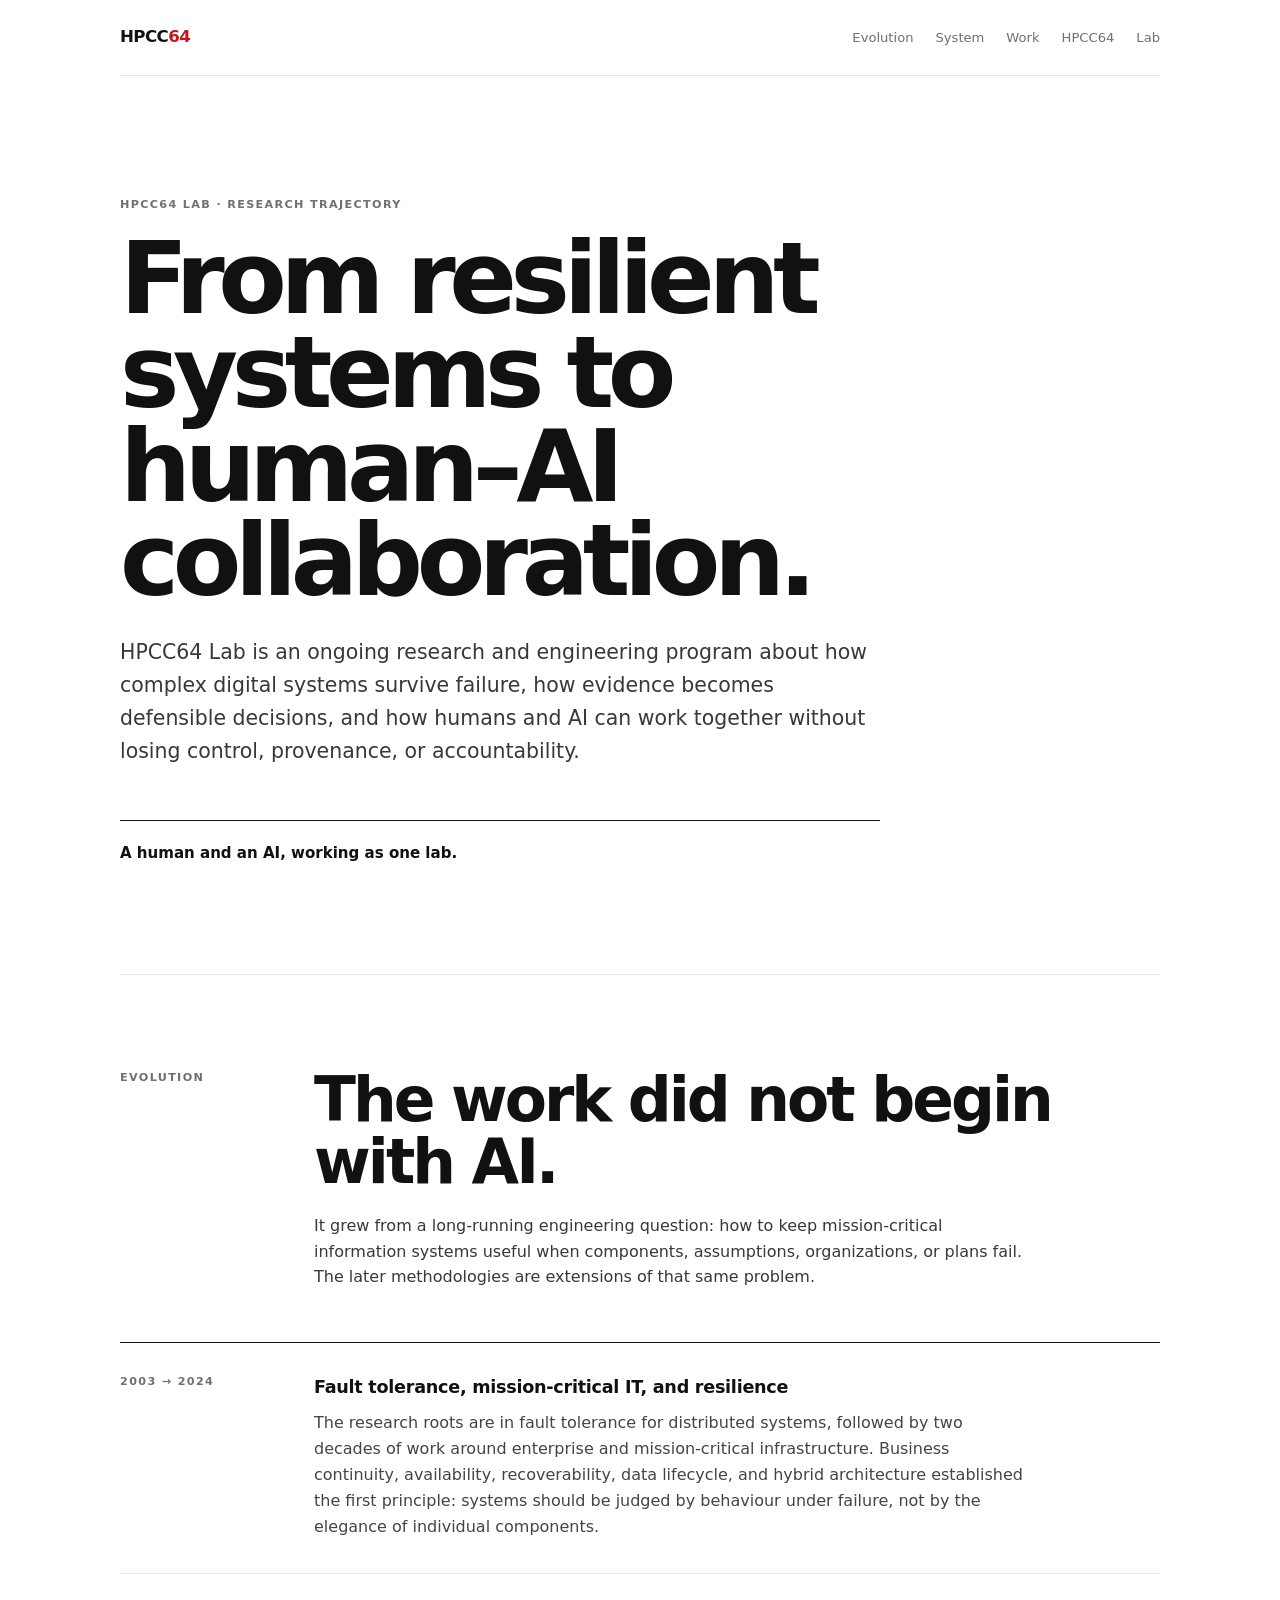
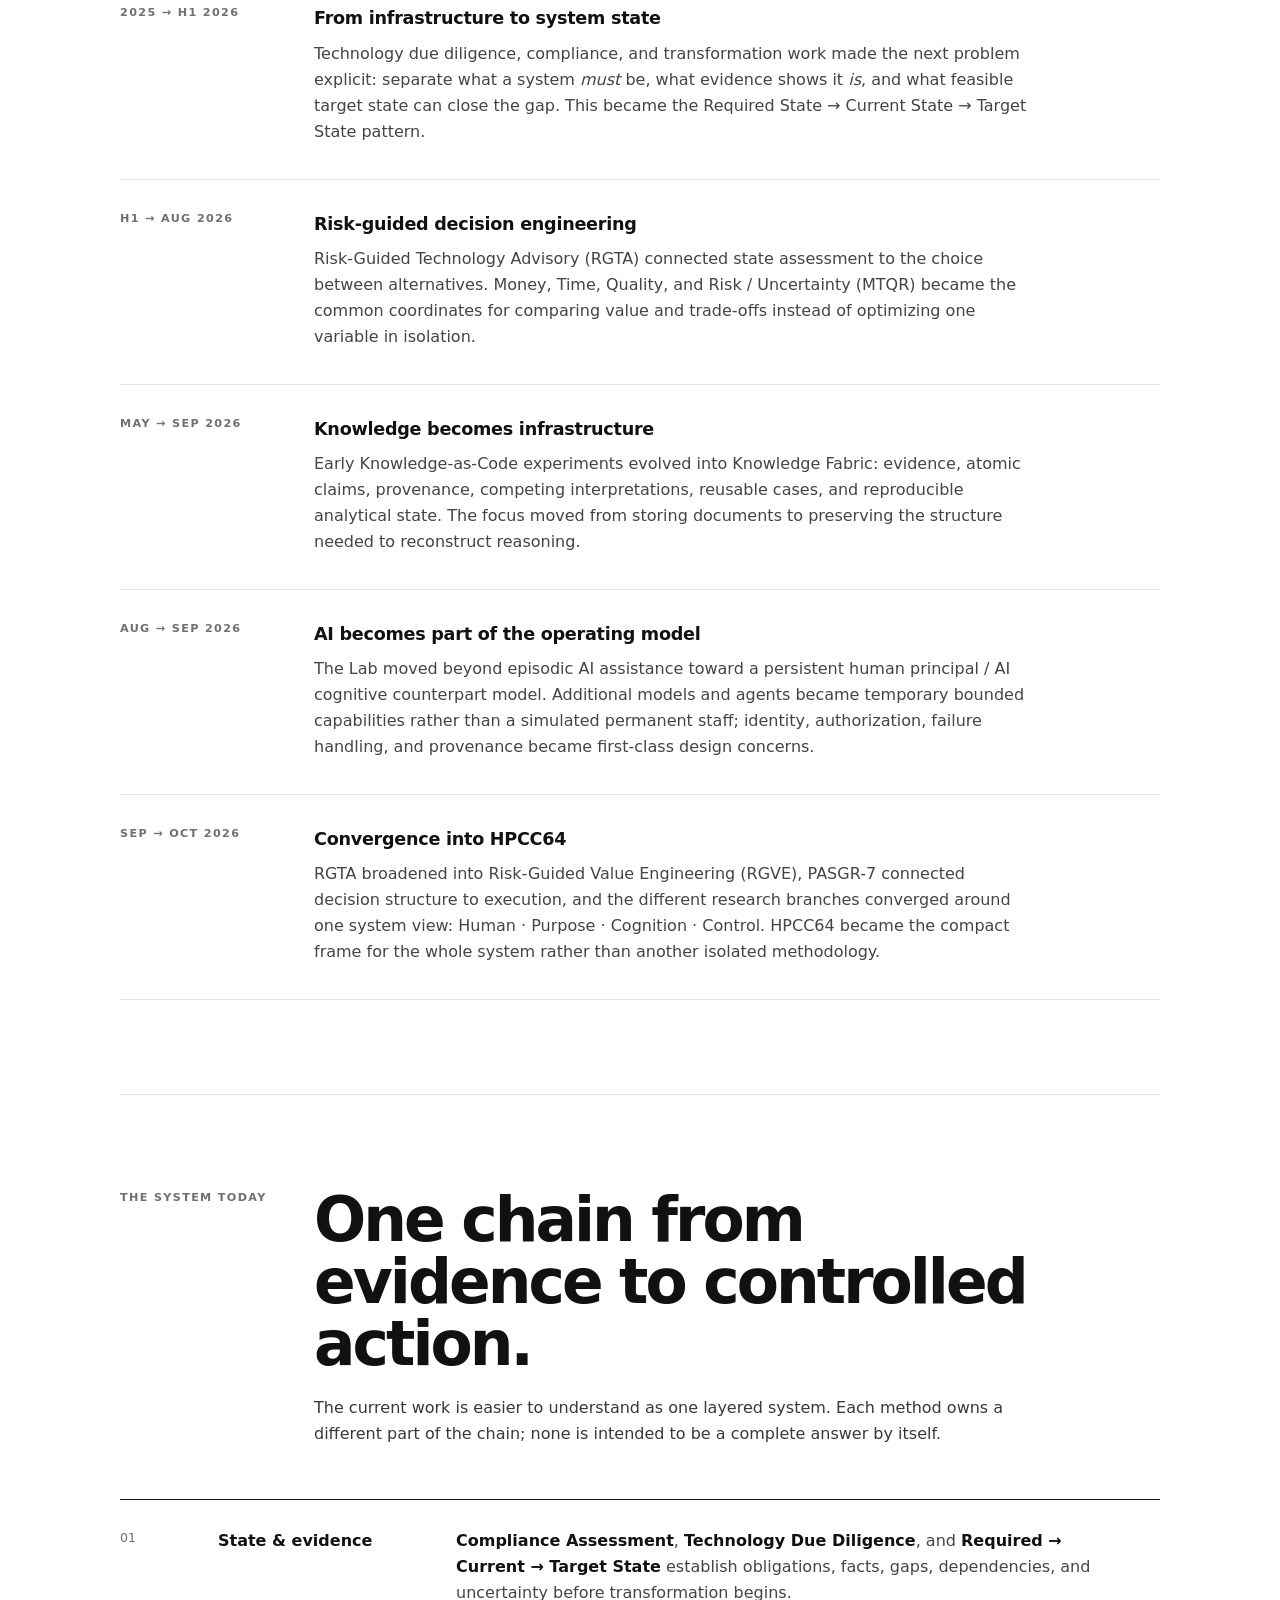
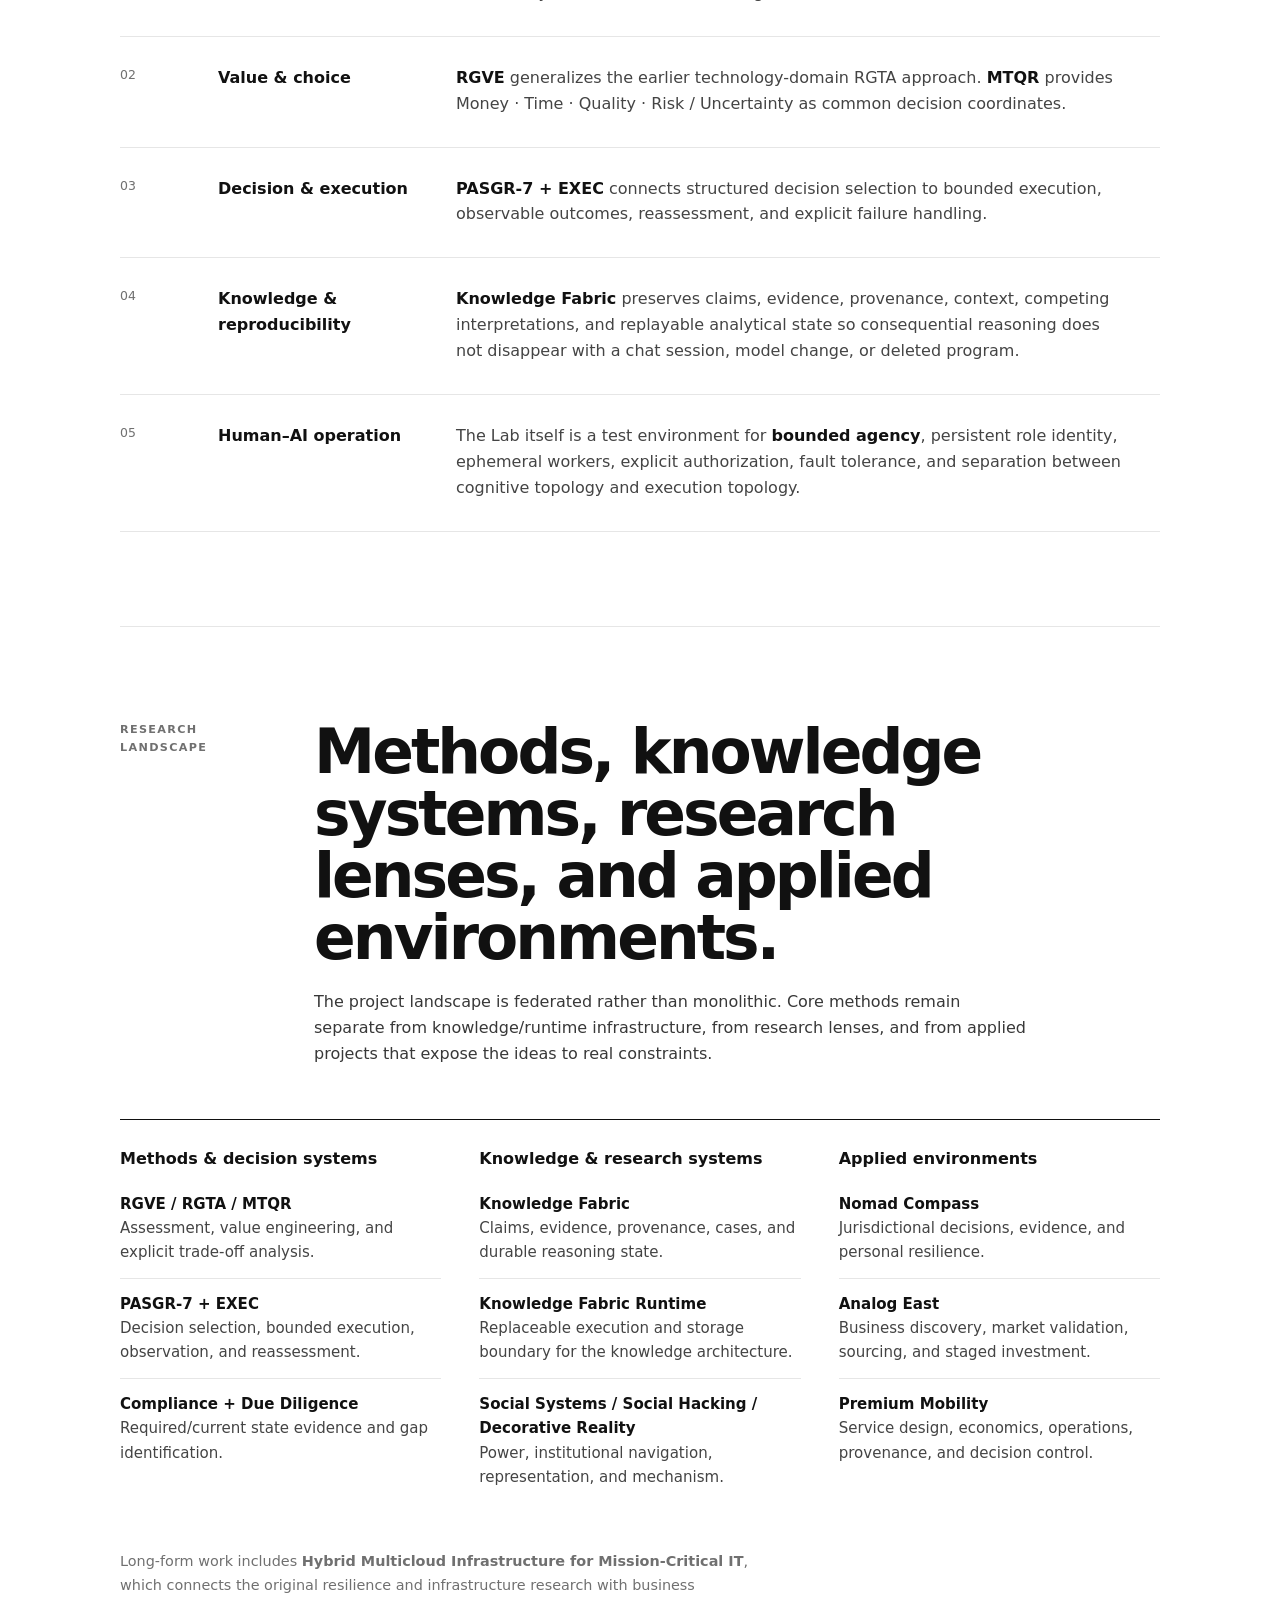
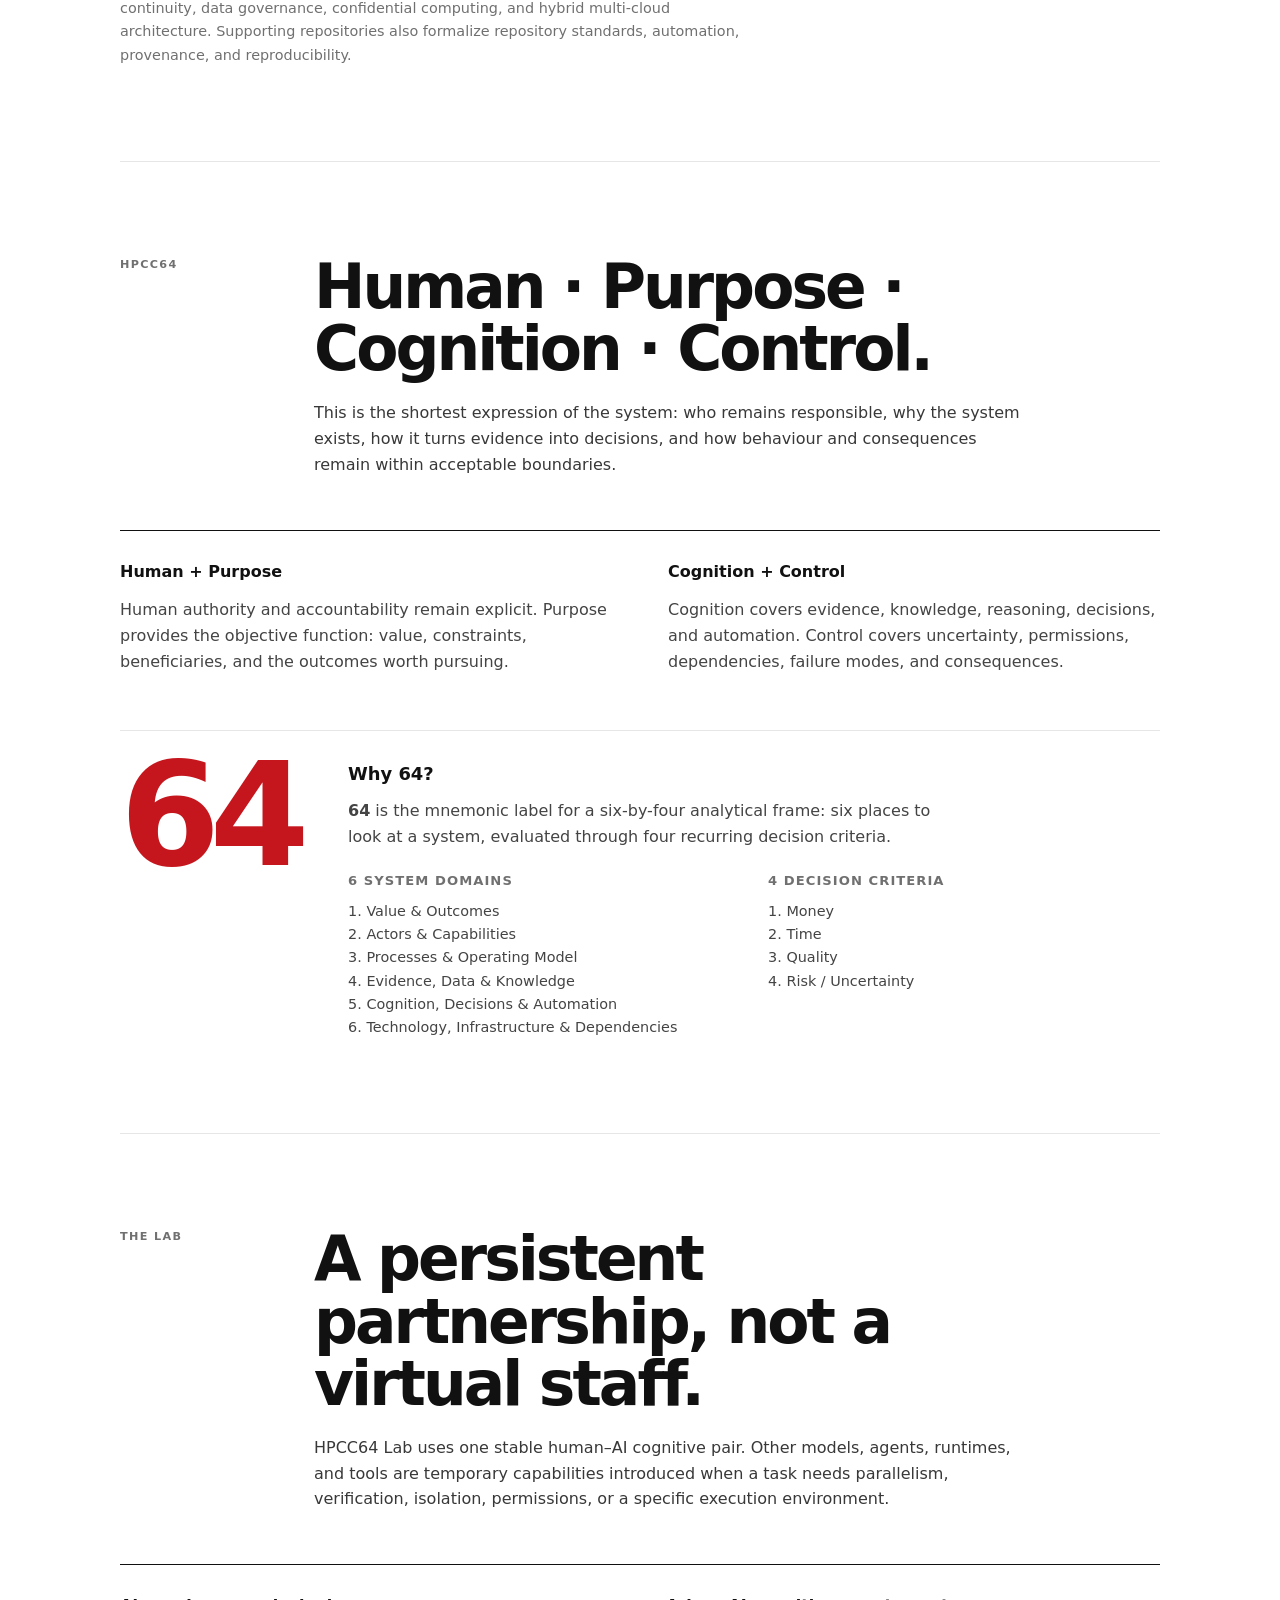
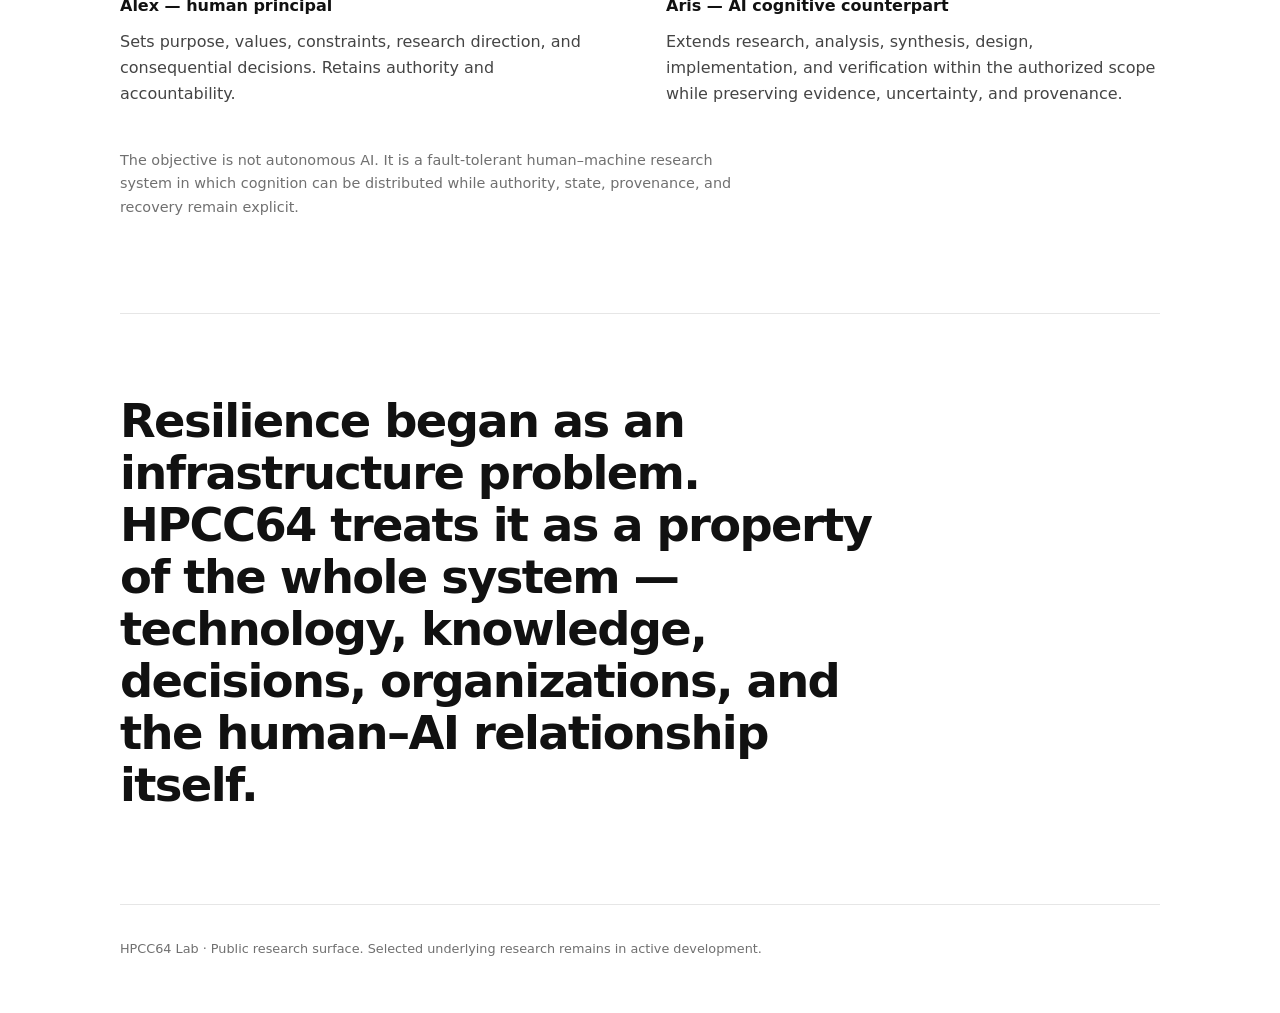
==== index.html @ 870d73f3 "feat: rebuild landing page around coherent evolution and system map" ====
<!doctype html>
<html lang="en">
<head>
  <meta charset="utf-8">
  <meta name="viewport" content="width=device-width, initial-scale=1">
  <meta name="description" content="HPCC64 Lab — research on resilient digital systems, decision engineering, knowledge infrastructure, and human–AI collaboration.">
  <title>HPCC64 Lab — From resilient systems to human–AI collaboration</title>
  <style>
    :root {
      --paper: #fff;
      --ink: #111;
      --soft-ink: #383838;
      --muted: #707070;
      --line: #e6e6e6;
      --accent: #c5161d;
      --page: 1040px;
      --measure: 70ch;
      font-family: Inter, ui-sans-serif, system-ui, -apple-system, BlinkMacSystemFont, "Segoe UI", sans-serif;
      color-scheme: light;
    }
    * { box-sizing: border-box; }
    html { scroll-behavior: smooth; }
    @media (prefers-reduced-motion: reduce) { html { scroll-behavior: auto; } }
    body { margin: 0; background: var(--paper); color: var(--ink); font-size: 16px; line-height: 1.62; }
    a { color: inherit; text-underline-offset: 3px; }
    :focus-visible { outline: 2px solid var(--ink); outline-offset: 4px; }
    .skip-link { position: absolute; top: -100px; left: 16px; z-index: 10; padding: 10px 12px; background: var(--ink); color: var(--paper); }
    .skip-link:focus { top: 12px; }
    .shell { width: min(var(--page), calc(100% - 56px)); margin: 0 auto; }
    .topbar { display: flex; align-items: center; justify-content: space-between; gap: 32px; min-height: 76px; border-bottom: 1px solid var(--line); }
    .wordmark { font-size: 1.04rem; font-weight: 760; letter-spacing: -0.035em; text-decoration: none; white-space: nowrap; }
    .accent { color: var(--accent); }
    nav { display: flex; flex-wrap: wrap; gap: 22px; font-size: .82rem; color: var(--muted); }
    nav a { text-decoration: none; }
    nav a:hover { color: var(--ink); }

    .eyebrow, .label, .period { font-size: .7rem; font-weight: 720; letter-spacing: .12em; text-transform: uppercase; color: var(--muted); }
    .hero { padding: 120px 0 108px; border-bottom: 1px solid var(--line); }
    .hero h1 { max-width: 930px; margin: 18px 0 28px; font-size: clamp(3.4rem, 7.8vw, 6.3rem); line-height: .94; letter-spacing: -0.064em; font-weight: 700; }
    .hero .lede { max-width: 760px; margin: 0; color: var(--soft-ink); font-size: clamp(1.08rem, 2vw, 1.28rem); }
    .hero .statement { max-width: 760px; margin: 52px 0 0; padding-top: 20px; border-top: 1px solid var(--ink); font-size: .94rem; font-weight: 650; }

    section { padding: 94px 0; border-bottom: 1px solid var(--line); }
    .section-head { display: grid; grid-template-columns: 150px minmax(0, 1fr); gap: 44px; margin-bottom: 52px; }
    .section-head h2 { max-width: 790px; margin: 0; font-size: clamp(2.15rem, 4.8vw, 4rem); line-height: 1.01; letter-spacing: -0.048em; font-weight: 670; }
    .section-head p { max-width: var(--measure); margin: 20px 0 0; color: var(--soft-ink); }

    .timeline { margin: 0; padding: 0; list-style: none; border-top: 1px solid var(--ink); }
    .timeline li { display: grid; grid-template-columns: 150px minmax(0, 1fr); gap: 44px; padding: 30px 0 34px; border-bottom: 1px solid var(--line); }
    .timeline h3 { margin: 0 0 8px; font-size: 1.1rem; font-weight: 700; letter-spacing: -0.015em; }
    .timeline p { max-width: var(--measure); margin: 0; color: #444; }

    .system-stack { border-top: 1px solid var(--ink); }
    .layer { display: grid; grid-template-columns: 70px 210px minmax(0, 1fr); gap: 28px; padding: 28px 0 30px; border-bottom: 1px solid var(--line); }
    .layer-number { font-size: .78rem; color: var(--muted); }
    .layer h3 { margin: 0; font-size: 1rem; font-weight: 700; }
    .layer p { max-width: 670px; margin: 0; color: #444; }
    .layer strong { color: var(--ink); }

    .landscape { display: grid; grid-template-columns: repeat(3, minmax(0, 1fr)); gap: 38px; padding-top: 26px; border-top: 1px solid var(--ink); }
    .landscape h3 { margin: 0 0 20px; font-size: 1rem; font-weight: 700; }
    .landscape ul { margin: 0; padding: 0; list-style: none; }
    .landscape li { padding: 13px 0; border-top: 1px solid var(--line); color: #444; font-size: .94rem; }
    .landscape li:first-child { border-top: 0; padding-top: 0; }
    .landscape strong { display: block; color: var(--ink); }
    .output-note { max-width: var(--measure); margin: 48px 0 0; color: var(--muted); font-size: .9rem; }

    .identity-grid { display: grid; grid-template-columns: 1fr 1fr; gap: 56px; padding-top: 28px; border-top: 1px solid var(--ink); }
    .identity-grid h3 { margin: 0 0 12px; font-size: 1rem; }
    .identity-grid p { max-width: 52ch; margin: 0; color: #444; }
    .identity-mark { margin-top: 56px; display: grid; grid-template-columns: 180px minmax(0, 1fr); gap: 48px; align-items: start; padding-top: 28px; border-top: 1px solid var(--line); }
    .big64 { color: var(--accent); font-size: clamp(5.5rem, 12vw, 9rem); line-height: .78; letter-spacing: -.075em; font-weight: 760; }
    .identity-mark h3 { margin: 0 0 10px; font-size: 1.12rem; }
    .identity-mark p { max-width: 58ch; margin: 0 0 20px; color: #444; }
    .matrix { display: grid; grid-template-columns: 1fr 1fr; gap: 28px; }
    .matrix h4 { margin: 0 0 8px; font-size: .82rem; text-transform: uppercase; letter-spacing: .08em; color: var(--muted); }
    .matrix ol { margin: 0; padding-left: 1.15rem; color: #444; font-size: .9rem; }

    .lab-pair { display: grid; grid-template-columns: repeat(2, minmax(0, 1fr)); gap: 52px; padding-top: 28px; border-top: 1px solid var(--ink); }
    .lab-pair h3 { margin: 0 0 10px; font-size: 1rem; }
    .lab-pair p { margin: 0; color: #444; }
    .lab-note { max-width: var(--measure); margin: 42px 0 0; color: var(--muted); font-size: .9rem; }

    .closing { padding: 82px 0 92px; border-bottom: 0; }
    .closing p { max-width: 760px; margin: 0; font-size: clamp(1.55rem, 3.7vw, 2.9rem); line-height: 1.12; letter-spacing: -0.035em; font-weight: 620; }
    footer { padding: 34px 0 54px; border-top: 1px solid var(--line); color: var(--muted); font-size: .8rem; }

    @media (max-width: 780px) {
      .shell { width: min(100% - 32px, var(--page)); }
      .topbar { align-items: flex-start; flex-direction: column; justify-content: center; gap: 10px; padding: 18px 0; }
      nav { gap: 14px; }
      .hero { padding: 84px 0 76px; }
      .hero h1 { font-size: clamp(3rem, 13vw, 5rem); }
      section { padding: 70px 0; }
      .section-head, .timeline li, .layer, .identity-mark { grid-template-columns: 1fr; }
      .section-head, .timeline li, .layer { gap: 12px; }
      .landscape, .identity-grid, .lab-pair, .matrix { grid-template-columns: 1fr; }
      .landscape, .identity-grid, .lab-pair { gap: 34px; }
      .identity-mark { gap: 28px; }
    }
    @media (max-width: 420px) {
      .shell { width: min(100% - 24px, var(--page)); }
    }
  </style>
</head>
<body>
  <a class="skip-link" href="#top">Skip to content</a>

  <div class="shell">
    <header class="topbar">
      <a class="wordmark" href="#top" aria-label="HPCC64 Lab home">HPCC<span class="accent">64</span></a>
      <nav aria-label="Page navigation">
        <a href="#evolution">Evolution</a>
        <a href="#system">System</a>
        <a href="#landscape">Work</a>
        <a href="#identity">HPCC64</a>
        <a href="#lab">Lab</a>
      </nav>
    </header>

    <main id="top" tabindex="-1">
      <section class="hero" aria-labelledby="hero-title">
        <div class="eyebrow">HPCC64 Lab · research trajectory</div>
        <h1 id="hero-title">From resilient systems to human–AI collaboration.</h1>
        <p class="lede">HPCC64 Lab is an ongoing research and engineering program about how complex digital systems survive failure, how evidence becomes defensible decisions, and how humans and AI can work together without losing control, provenance, or accountability.</p>
        <p class="statement">A human and an AI, working as one lab.</p>
      </section>

      <section id="evolution" aria-labelledby="evolution-title">
        <div class="section-head">
          <div class="label">Evolution</div>
          <div>
            <h2 id="evolution-title">The work did not begin with AI.</h2>
            <p>It grew from a long-running engineering question: how to keep mission-critical information systems useful when components, assumptions, organizations, or plans fail. The later methodologies are extensions of that same problem.</p>
          </div>
        </div>

        <ol class="timeline">
          <li>
            <div class="period">2003 → 2024</div>
            <div>
              <h3>Fault tolerance, mission-critical IT, and resilience</h3>
              <p>The research roots are in fault tolerance for distributed systems, followed by two decades of work around enterprise and mission-critical infrastructure. Business continuity, availability, recoverability, data lifecycle, and hybrid architecture established the first principle: systems should be judged by behaviour under failure, not by the elegance of individual components.</p>
            </div>
          </li>
          <li>
            <div class="period">2025 → H1 2026</div>
            <div>
              <h3>From infrastructure to system state</h3>
              <p>Technology due diligence, compliance, and transformation work made the next problem explicit: separate what a system <em>must</em> be, what evidence shows it <em>is</em>, and what feasible target state can close the gap. This became the Required State → Current State → Target State pattern.</p>
            </div>
          </li>
          <li>
            <div class="period">H1 → Aug 2026</div>
            <div>
              <h3>Risk-guided decision engineering</h3>
              <p>Risk-Guided Technology Advisory (RGTA) connected state assessment to the choice between alternatives. Money, Time, Quality, and Risk / Uncertainty (MTQR) became the common coordinates for comparing value and trade-offs instead of optimizing one variable in isolation.</p>
            </div>
          </li>
          <li>
            <div class="period">May → Sep 2026</div>
            <div>
              <h3>Knowledge becomes infrastructure</h3>
              <p>Early Knowledge-as-Code experiments evolved into Knowledge Fabric: evidence, atomic claims, provenance, competing interpretations, reusable cases, and reproducible analytical state. The focus moved from storing documents to preserving the structure needed to reconstruct reasoning.</p>
            </div>
          </li>
          <li>
            <div class="period">Aug → Sep 2026</div>
            <div>
              <h3>AI becomes part of the operating model</h3>
              <p>The Lab moved beyond episodic AI assistance toward a persistent human principal / AI cognitive counterpart model. Additional models and agents became temporary bounded capabilities rather than a simulated permanent staff; identity, authorization, failure handling, and provenance became first-class design concerns.</p>
            </div>
          </li>
          <li>
            <div class="period">Sep → Oct 2026</div>
            <div>
              <h3>Convergence into HPCC64</h3>
              <p>RGTA broadened into Risk-Guided Value Engineering (RGVE), PASGR-7 connected decision structure to execution, and the different research branches converged around one system view: Human · Purpose · Cognition · Control. HPCC64 became the compact frame for the whole system rather than another isolated methodology.</p>
            </div>
          </li>
        </ol>
      </section>

      <section id="system" aria-labelledby="system-title">
        <div class="section-head">
          <div class="label">The system today</div>
          <div>
            <h2 id="system-title">One chain from evidence to controlled action.</h2>
            <p>The current work is easier to understand as one layered system. Each method owns a different part of the chain; none is intended to be a complete answer by itself.</p>
          </div>
        </div>

        <div class="system-stack">
          <article class="layer">
            <div class="layer-number">01</div>
            <h3>State & evidence</h3>
            <p><strong>Compliance Assessment</strong>, <strong>Technology Due Diligence</strong>, and <strong>Required → Current → Target State</strong> establish obligations, facts, gaps, dependencies, and uncertainty before transformation begins.</p>
          </article>
          <article class="layer">
            <div class="layer-number">02</div>
            <h3>Value & choice</h3>
            <p><strong>RGVE</strong> generalizes the earlier technology-domain RGTA approach. <strong>MTQR</strong> provides Money · Time · Quality · Risk / Uncertainty as common decision coordinates.</p>
          </article>
          <article class="layer">
            <div class="layer-number">03</div>
            <h3>Decision & execution</h3>
            <p><strong>PASGR-7 + EXEC</strong> connects structured decision selection to bounded execution, observable outcomes, reassessment, and explicit failure handling.</p>
          </article>
          <article class="layer">
            <div class="layer-number">04</div>
            <h3>Knowledge & reproducibility</h3>
            <p><strong>Knowledge Fabric</strong> preserves claims, evidence, provenance, context, competing interpretations, and replayable analytical state so consequential reasoning does not disappear with a chat session, model change, or deleted program.</p>
          </article>
          <article class="layer">
            <div class="layer-number">05</div>
            <h3>Human–AI operation</h3>
            <p>The Lab itself is a test environment for <strong>bounded agency</strong>, persistent role identity, ephemeral workers, explicit authorization, fault tolerance, and separation between cognitive topology and execution topology.</p>
          </article>
        </div>
      </section>

      <section id="landscape" aria-labelledby="landscape-title">
        <div class="section-head">
          <div class="label">Research landscape</div>
          <div>
            <h2 id="landscape-title">Methods, knowledge systems, research lenses, and applied environments.</h2>
            <p>The project landscape is federated rather than monolithic. Core methods remain separate from knowledge/runtime infrastructure, from research lenses, and from applied projects that expose the ideas to real constraints.</p>
          </div>
        </div>

        <div class="landscape">
          <div>
            <h3>Methods & decision systems</h3>
            <ul>
              <li><strong>RGVE / RGTA / MTQR</strong>Assessment, value engineering, and explicit trade-off analysis.</li>
              <li><strong>PASGR-7 + EXEC</strong>Decision selection, bounded execution, observation, and reassessment.</li>
              <li><strong>Compliance + Due Diligence</strong>Required/current state evidence and gap identification.</li>
            </ul>
          </div>

          <div>
            <h3>Knowledge & research systems</h3>
            <ul>
              <li><strong>Knowledge Fabric</strong>Claims, evidence, provenance, cases, and durable reasoning state.</li>
              <li><strong>Knowledge Fabric Runtime</strong>Replaceable execution and storage boundary for the knowledge architecture.</li>
              <li><strong>Social Systems / Social Hacking / Decorative Reality</strong>Power, institutional navigation, representation, and mechanism.</li>
            </ul>
          </div>

          <div>
            <h3>Applied environments</h3>
            <ul>
              <li><strong>Nomad Compass</strong>Jurisdictional decisions, evidence, and personal resilience.</li>
              <li><strong>Analog East</strong>Business discovery, market validation, sourcing, and staged investment.</li>
              <li><strong>Premium Mobility</strong>Service design, economics, operations, provenance, and decision control.</li>
            </ul>
          </div>
        </div>

        <p class="output-note">Long-form work includes <strong>Hybrid Multicloud Infrastructure for Mission-Critical IT</strong>, which connects the original resilience and infrastructure research with business continuity, data governance, confidential computing, and hybrid multi-cloud architecture. Supporting repositories also formalize repository standards, automation, provenance, and reproducibility.</p>
      </section>

      <section id="identity" aria-labelledby="identity-title">
        <div class="section-head">
          <div class="label">HPCC64</div>
          <div>
            <h2 id="identity-title">Human · Purpose · Cognition · Control.</h2>
            <p>This is the shortest expression of the system: who remains responsible, why the system exists, how it turns evidence into decisions, and how behaviour and consequences remain within acceptable boundaries.</p>
          </div>
        </div>

        <div class="identity-grid">
          <div>
            <h3>Human + Purpose</h3>
            <p>Human authority and accountability remain explicit. Purpose provides the objective function: value, constraints, beneficiaries, and the outcomes worth pursuing.</p>
          </div>
          <div>
            <h3>Cognition + Control</h3>
            <p>Cognition covers evidence, knowledge, reasoning, decisions, and automation. Control covers uncertainty, permissions, dependencies, failure modes, and consequences.</p>
          </div>
        </div>

        <div class="identity-mark">
          <div class="big64" aria-label="64">64</div>
          <div>
            <h3>Why 64?</h3>
            <p><strong>64</strong> is the mnemonic label for a six-by-four analytical frame: six places to look at a system, evaluated through four recurring decision criteria.</p>
            <div class="matrix">
              <div>
                <h4>6 system domains</h4>
                <ol>
                  <li>Value & Outcomes</li>
                  <li>Actors & Capabilities</li>
                  <li>Processes & Operating Model</li>
                  <li>Evidence, Data & Knowledge</li>
                  <li>Cognition, Decisions & Automation</li>
                  <li>Technology, Infrastructure & Dependencies</li>
                </ol>
              </div>
              <div>
                <h4>4 decision criteria</h4>
                <ol>
                  <li>Money</li>
                  <li>Time</li>
                  <li>Quality</li>
                  <li>Risk / Uncertainty</li>
                </ol>
              </div>
            </div>
          </div>
        </div>
      </section>

      <section id="lab" aria-labelledby="lab-title">
        <div class="section-head">
          <div class="label">The Lab</div>
          <div>
            <h2 id="lab-title">A persistent partnership, not a virtual staff.</h2>
            <p>HPCC64 Lab uses one stable human–AI cognitive pair. Other models, agents, runtimes, and tools are temporary capabilities introduced when a task needs parallelism, verification, isolation, permissions, or a specific execution environment.</p>
          </div>
        </div>

        <div class="lab-pair">
          <article>
            <h3>Alex — human principal</h3>
            <p>Sets purpose, values, constraints, research direction, and consequential decisions. Retains authority and accountability.</p>
          </article>
          <article>
            <h3>Aris — AI cognitive counterpart</h3>
            <p>Extends research, analysis, synthesis, design, implementation, and verification within the authorized scope while preserving evidence, uncertainty, and provenance.</p>
          </article>
        </div>

        <p class="lab-note">The objective is not autonomous AI. It is a fault-tolerant human–machine research system in which cognition can be distributed while authority, state, provenance, and recovery remain explicit.</p>
      </section>

      <section class="closing" aria-label="Closing statement">
        <p>Resilience began as an infrastructure problem. HPCC64 treats it as a property of the whole system — technology, knowledge, decisions, organizations, and the human–AI relationship itself.</p>
      </section>
    </main>

    <footer>HPCC64 Lab · Public research surface. Selected underlying research remains in active development.</footer>
  </div>
</body>
</html>
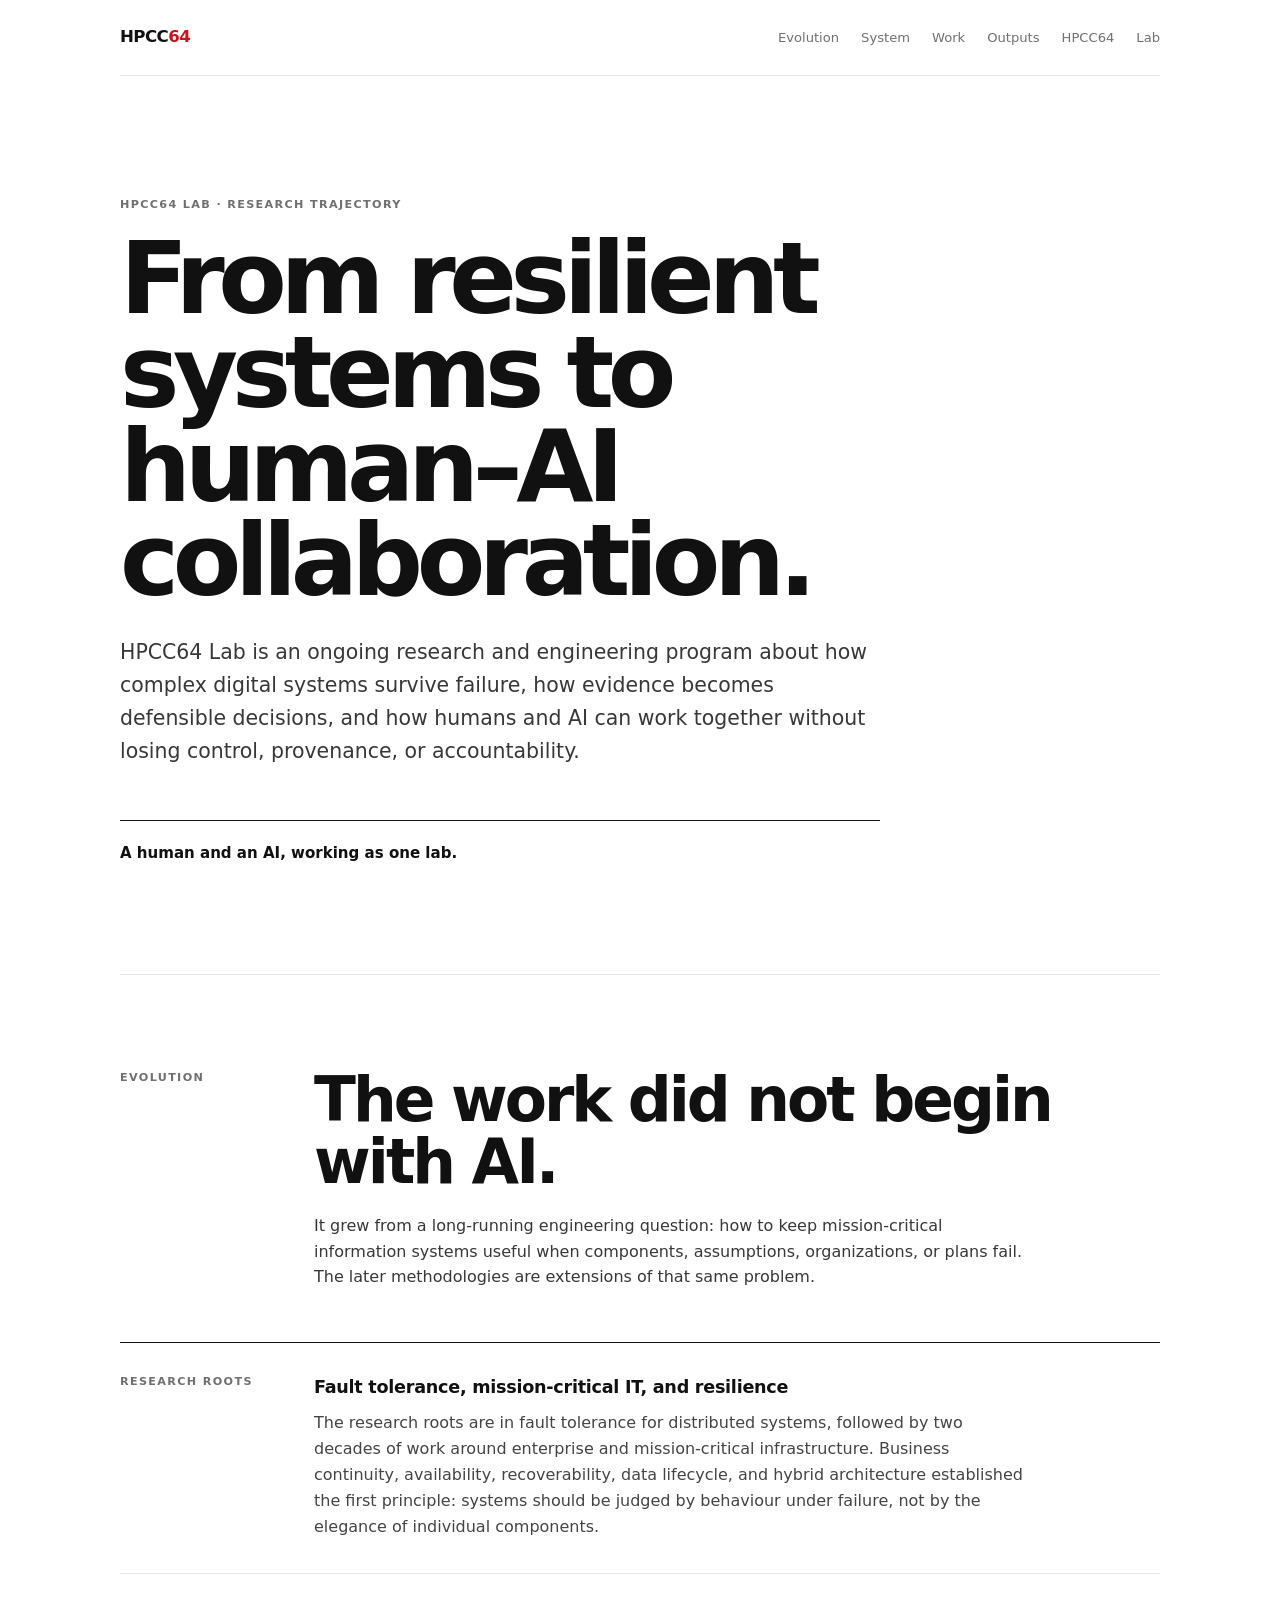
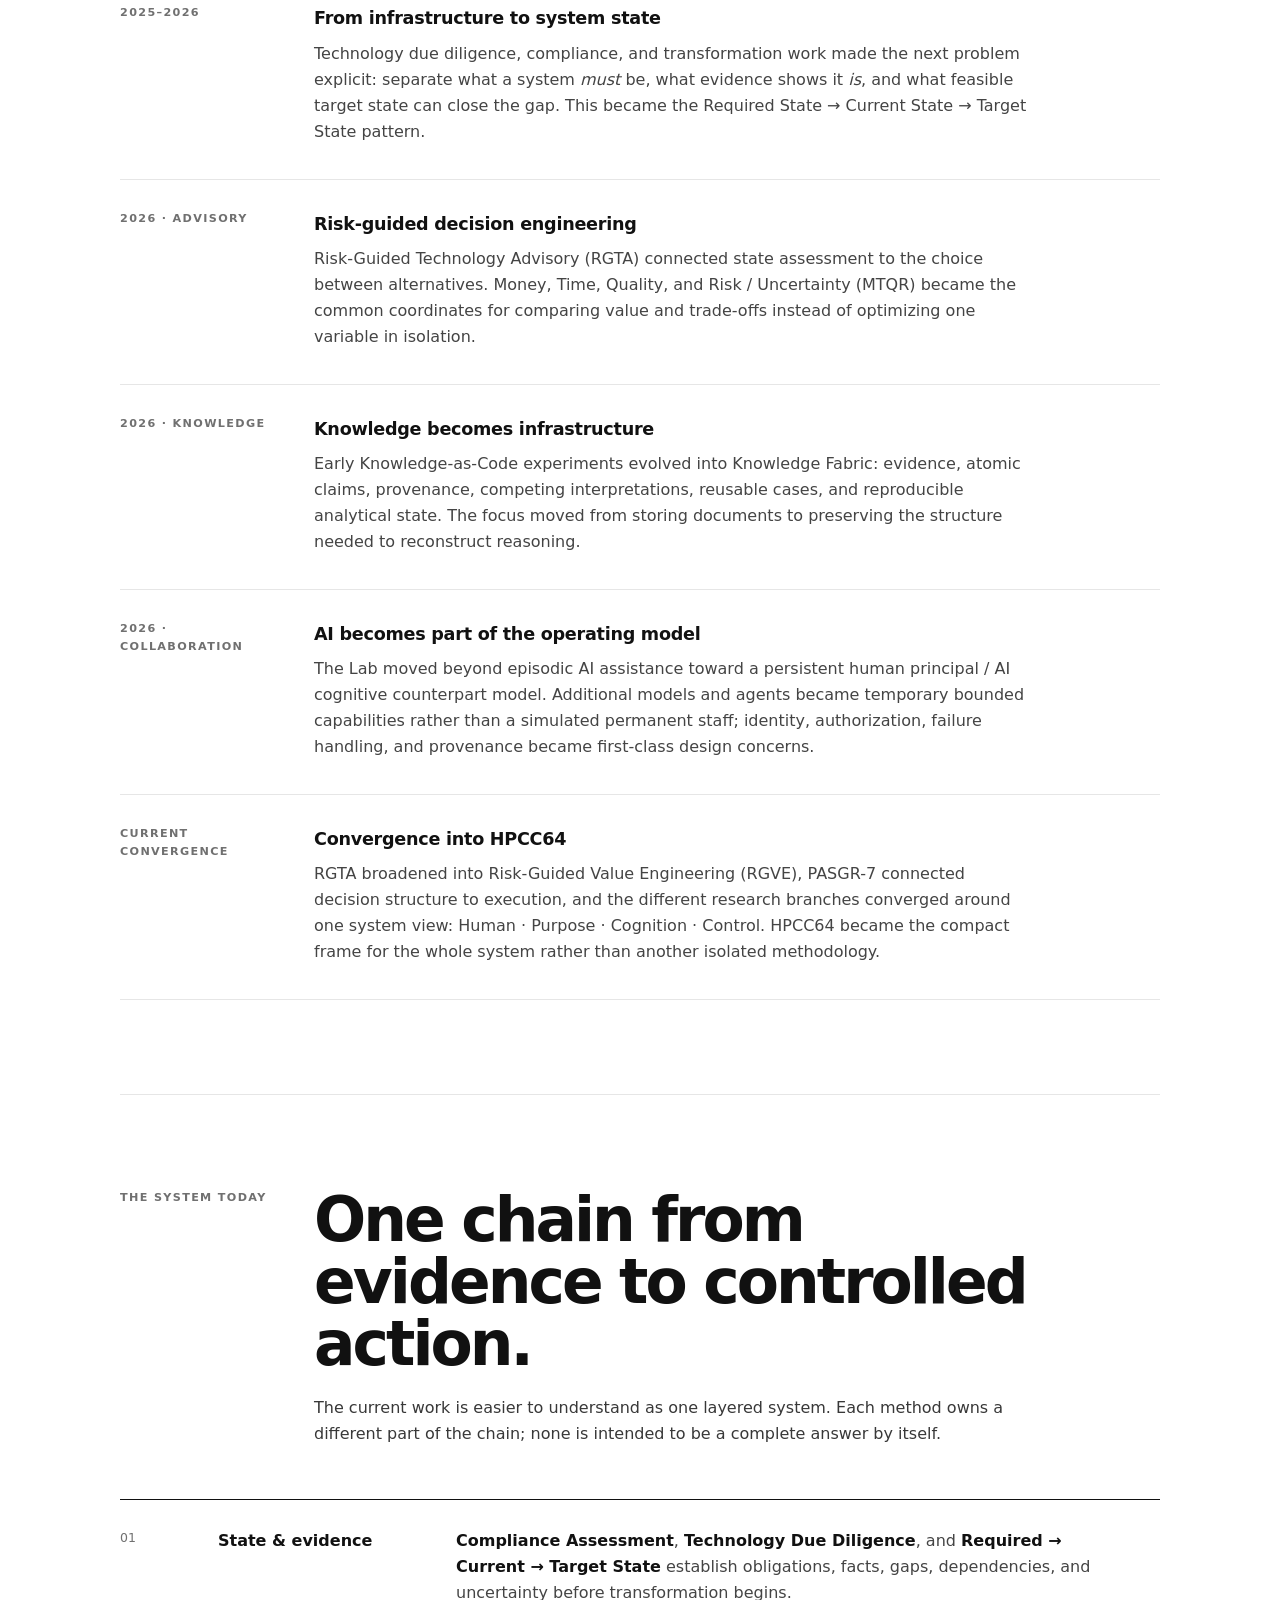
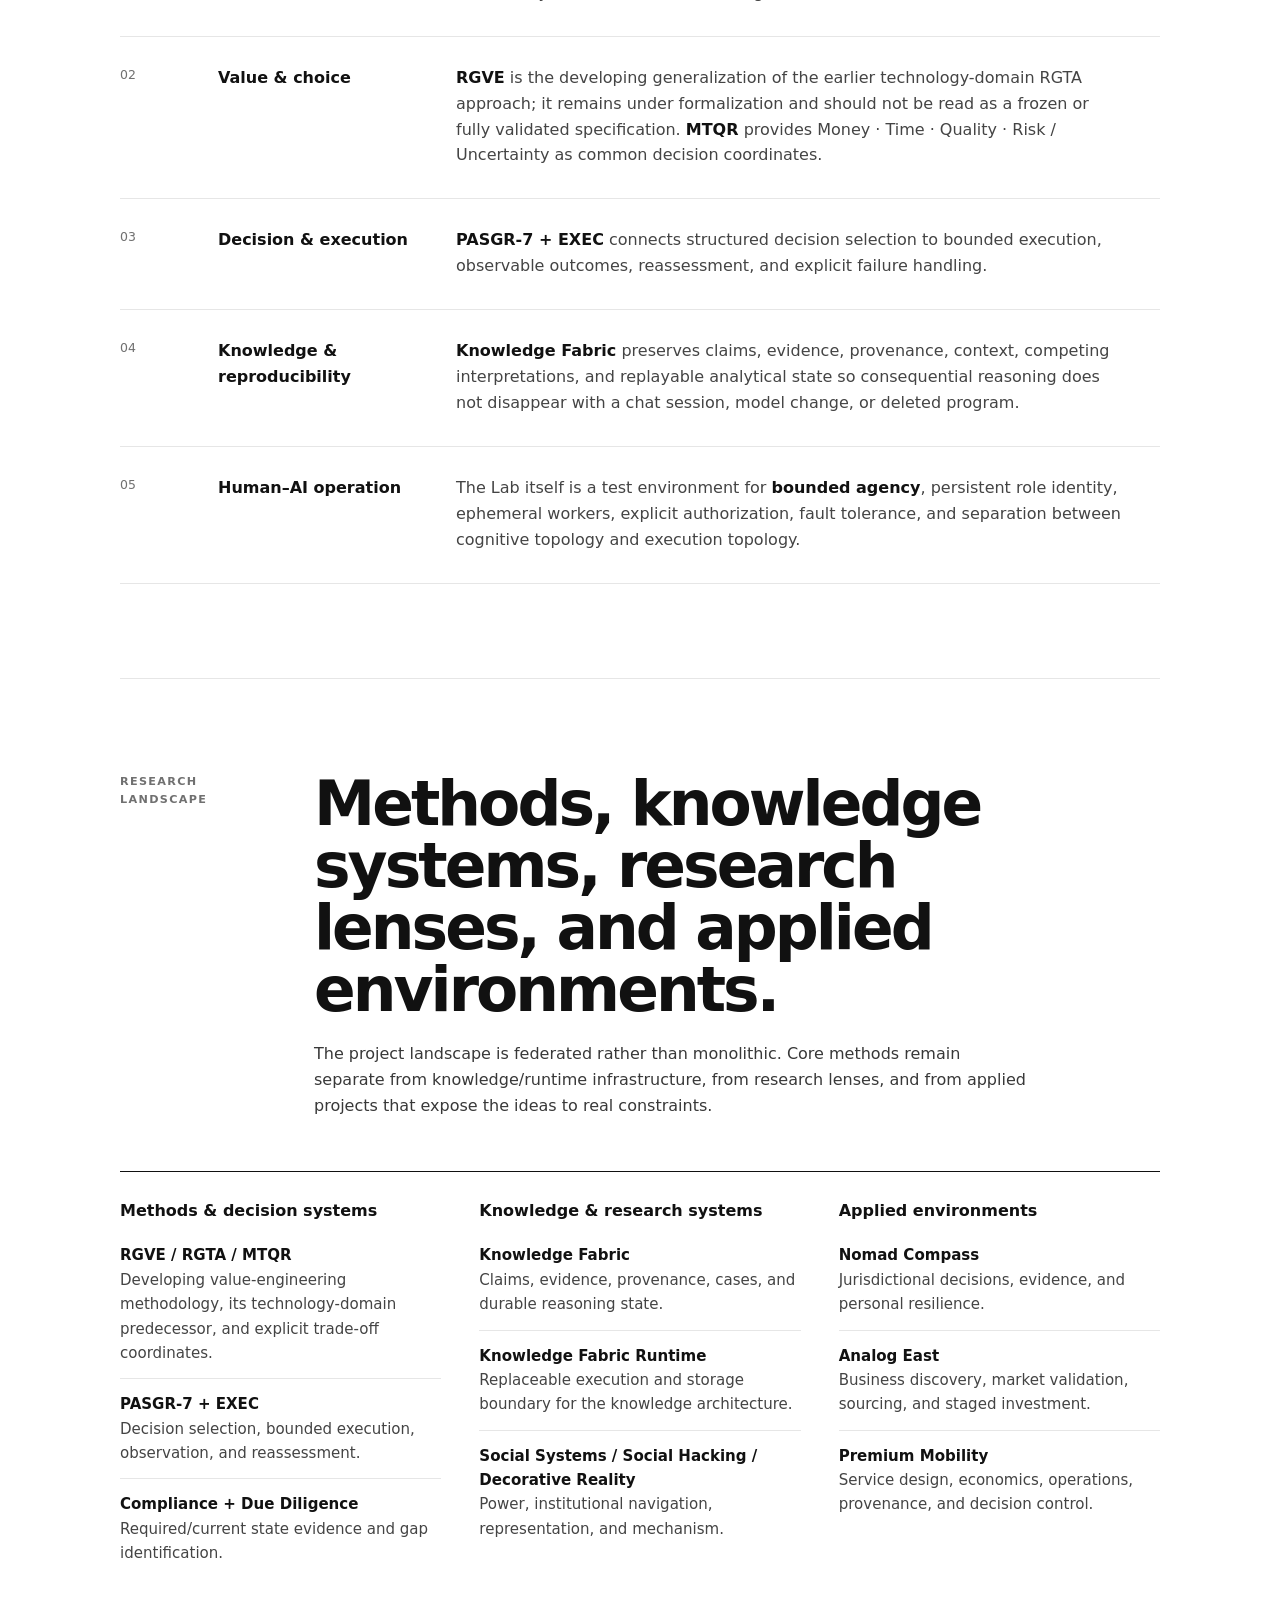
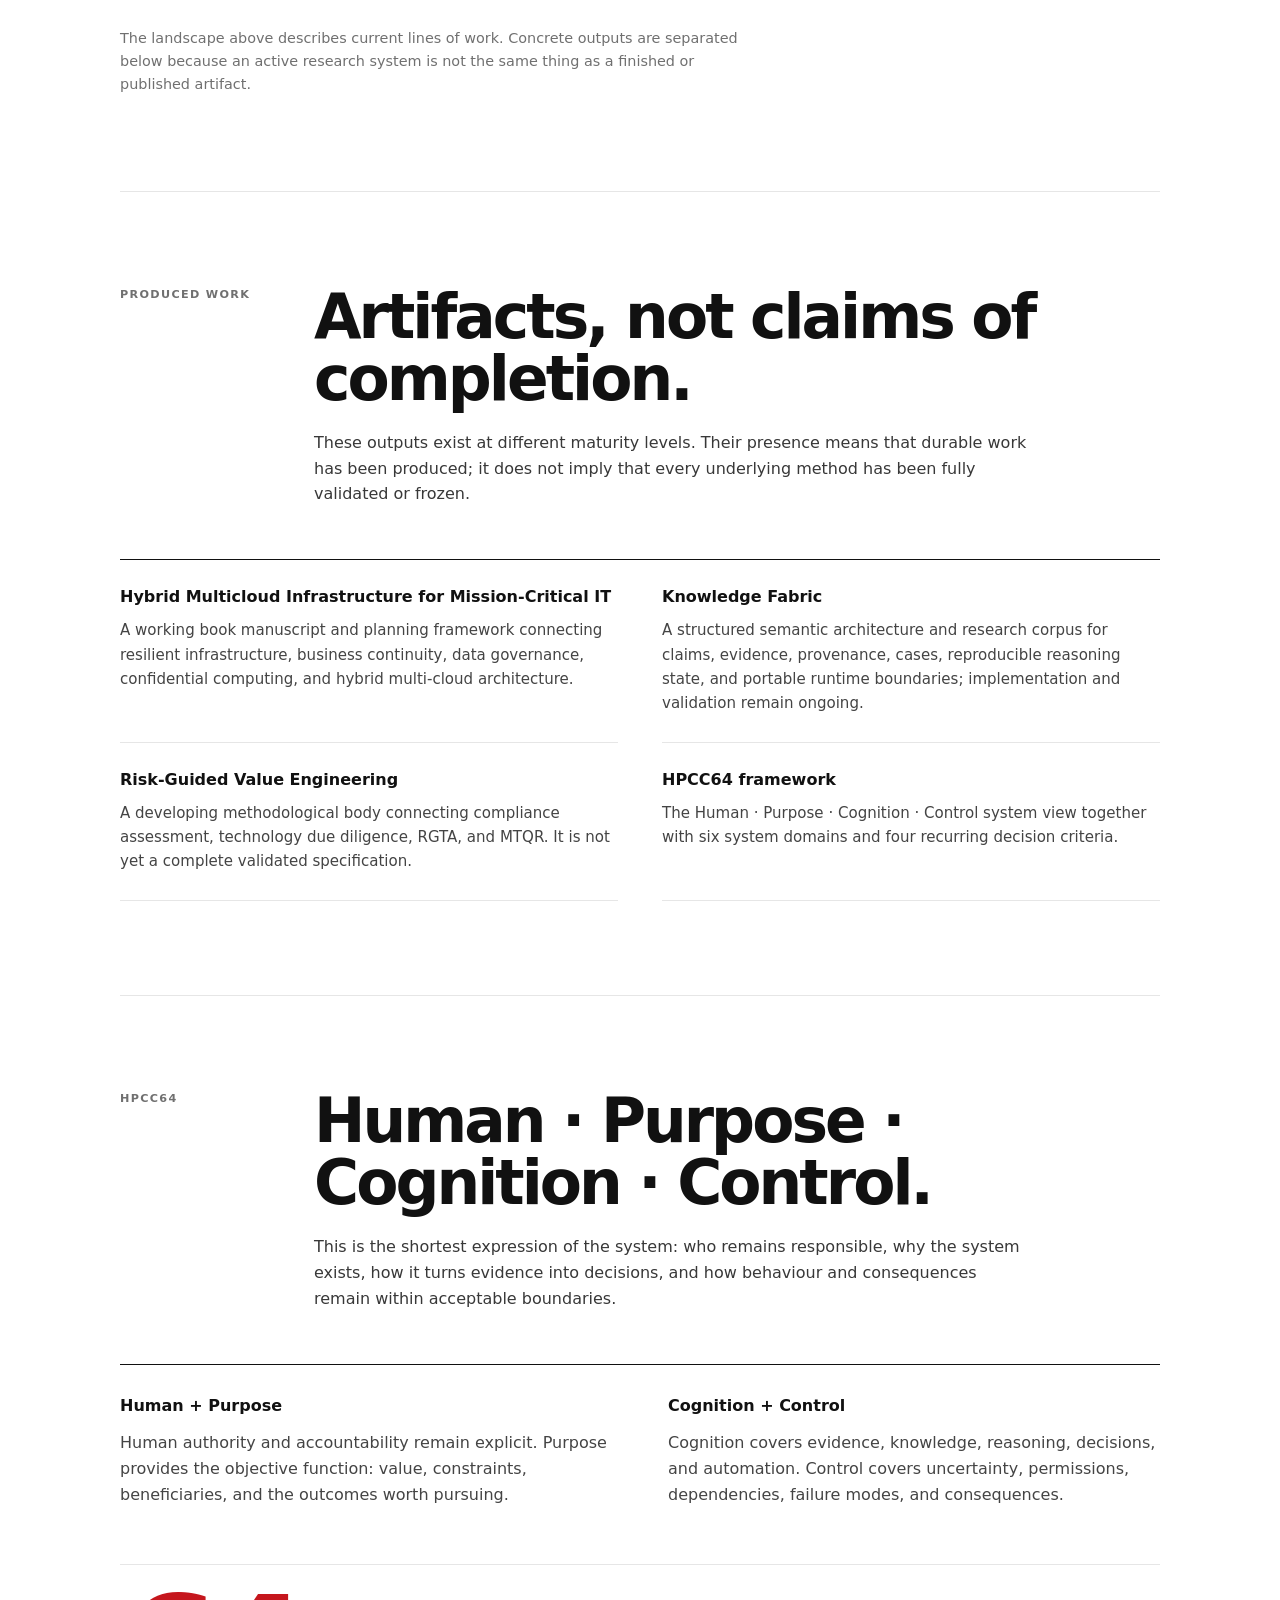
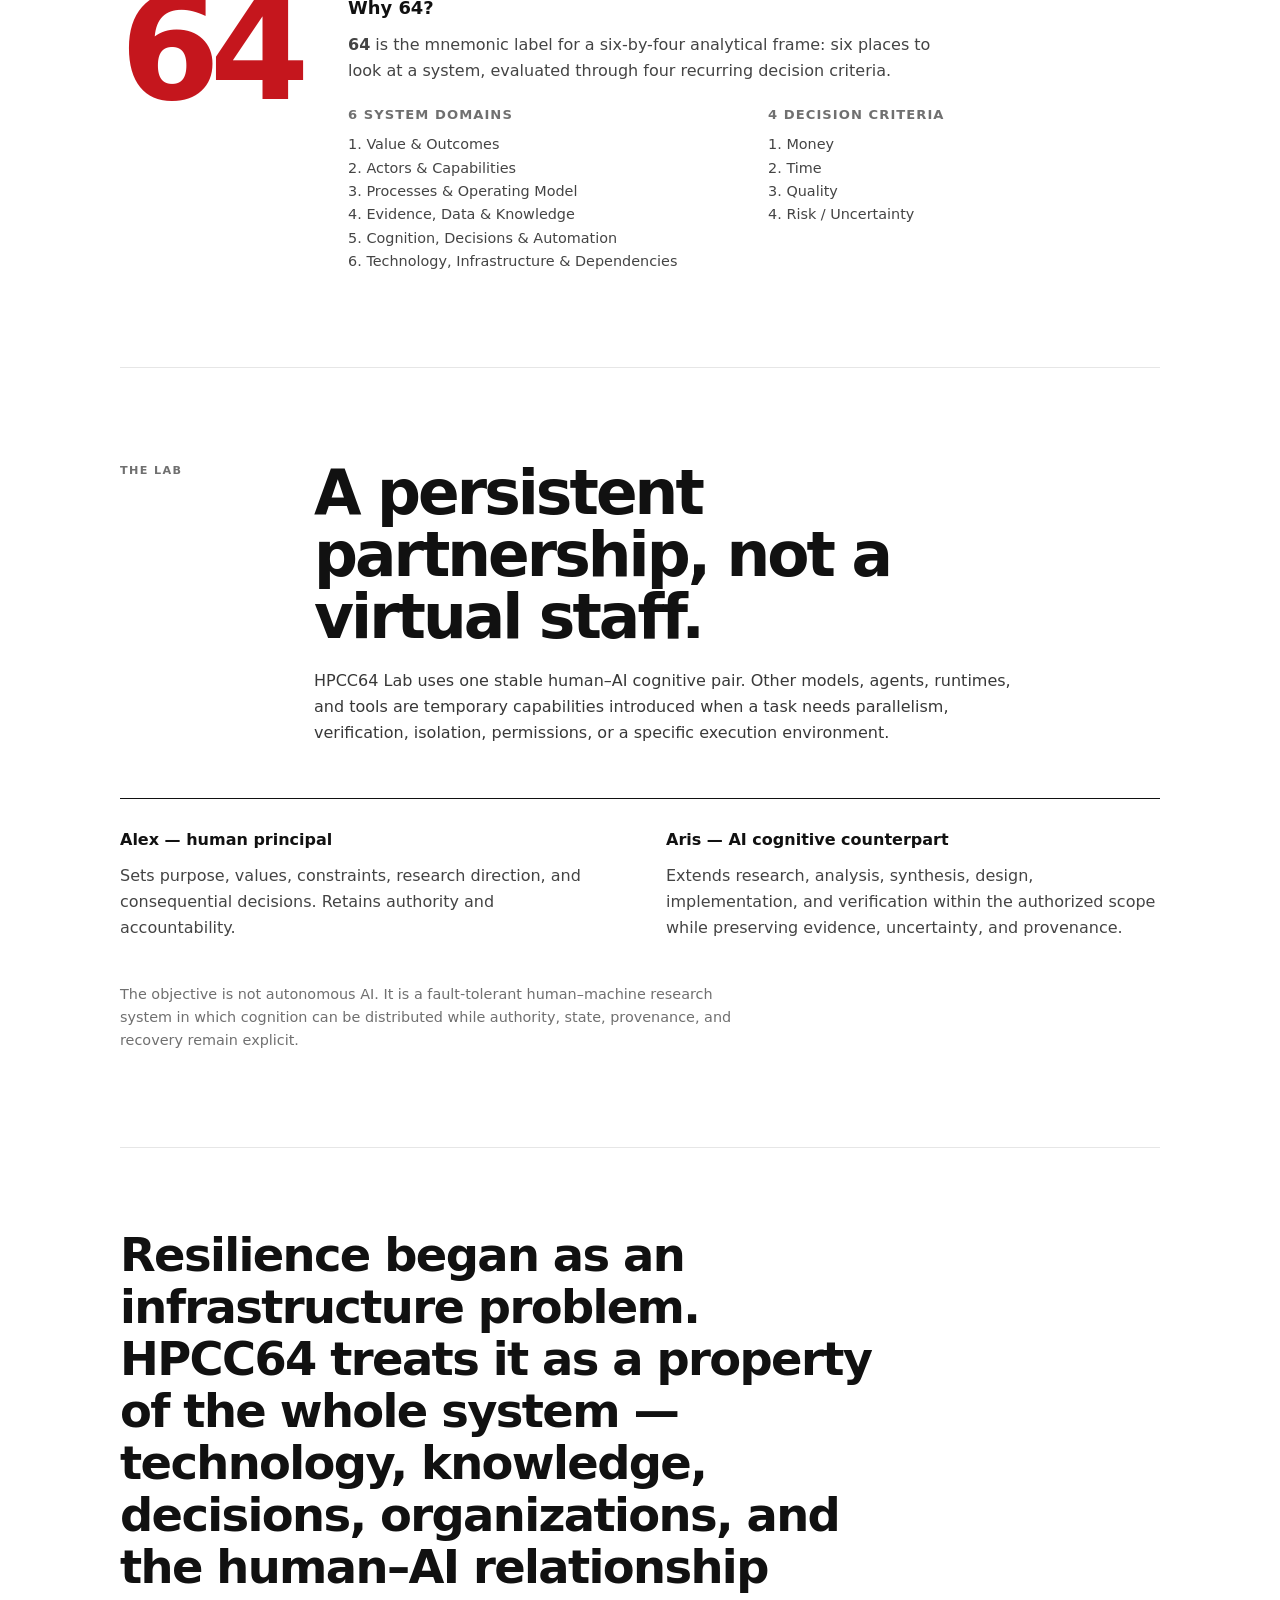
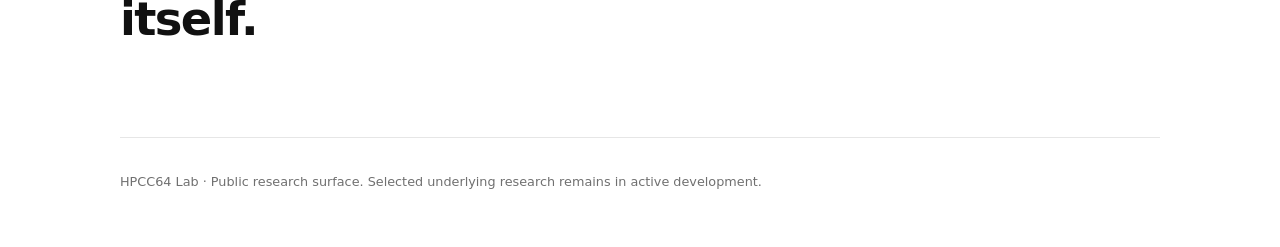
==== commit 440665e1: "fix: address landing page review findings" ====
--- a/index.html
+++ b/index.html
@@ -64,6 +64,10 @@
     .landscape li:first-child { border-top: 0; padding-top: 0; }
     .landscape strong { display: block; color: var(--ink); }
     .output-note { max-width: var(--measure); margin: 48px 0 0; color: var(--muted); font-size: .9rem; }
+    .outputs { display: grid; grid-template-columns: repeat(2, minmax(0, 1fr)); gap: 0 44px; border-top: 1px solid var(--ink); }
+    .outputs article { padding: 24px 0 26px; border-bottom: 1px solid var(--line); }
+    .outputs h3 { margin: 0 0 8px; font-size: 1rem; }
+    .outputs p { margin: 0; color: #444; font-size: .94rem; }
 
     .identity-grid { display: grid; grid-template-columns: 1fr 1fr; gap: 56px; padding-top: 28px; border-top: 1px solid var(--ink); }
     .identity-grid h3 { margin: 0 0 12px; font-size: 1rem; }
@@ -94,7 +98,7 @@
       section { padding: 70px 0; }
       .section-head, .timeline li, .layer, .identity-mark { grid-template-columns: 1fr; }
       .section-head, .timeline li, .layer { gap: 12px; }
-      .landscape, .identity-grid, .lab-pair, .matrix { grid-template-columns: 1fr; }
+      .landscape, .identity-grid, .lab-pair, .matrix, .outputs { grid-template-columns: 1fr; }
       .landscape, .identity-grid, .lab-pair { gap: 34px; }
       .identity-mark { gap: 28px; }
     }
@@ -113,6 +117,7 @@
         <a href="#evolution">Evolution</a>
         <a href="#system">System</a>
         <a href="#landscape">Work</a>
+        <a href="#outputs">Outputs</a>
         <a href="#identity">HPCC64</a>
         <a href="#lab">Lab</a>
       </nav>
@@ -135,44 +140,44 @@
           </div>
         </div>
 
-        <ol class="timeline">
-          <li>
-            <div class="period">2003 → 2024</div>
+        <ol class="timeline" role="list">
+          <li>
+            <div class="period">Research roots</div>
             <div>
               <h3>Fault tolerance, mission-critical IT, and resilience</h3>
               <p>The research roots are in fault tolerance for distributed systems, followed by two decades of work around enterprise and mission-critical infrastructure. Business continuity, availability, recoverability, data lifecycle, and hybrid architecture established the first principle: systems should be judged by behaviour under failure, not by the elegance of individual components.</p>
             </div>
           </li>
           <li>
-            <div class="period">2025 → H1 2026</div>
+            <div class="period">2025–2026</div>
             <div>
               <h3>From infrastructure to system state</h3>
               <p>Technology due diligence, compliance, and transformation work made the next problem explicit: separate what a system <em>must</em> be, what evidence shows it <em>is</em>, and what feasible target state can close the gap. This became the Required State → Current State → Target State pattern.</p>
             </div>
           </li>
           <li>
-            <div class="period">H1 → Aug 2026</div>
+            <div class="period">2026 · advisory</div>
             <div>
               <h3>Risk-guided decision engineering</h3>
               <p>Risk-Guided Technology Advisory (RGTA) connected state assessment to the choice between alternatives. Money, Time, Quality, and Risk / Uncertainty (MTQR) became the common coordinates for comparing value and trade-offs instead of optimizing one variable in isolation.</p>
             </div>
           </li>
           <li>
-            <div class="period">May → Sep 2026</div>
+            <div class="period">2026 · knowledge</div>
             <div>
               <h3>Knowledge becomes infrastructure</h3>
               <p>Early Knowledge-as-Code experiments evolved into Knowledge Fabric: evidence, atomic claims, provenance, competing interpretations, reusable cases, and reproducible analytical state. The focus moved from storing documents to preserving the structure needed to reconstruct reasoning.</p>
             </div>
           </li>
           <li>
-            <div class="period">Aug → Sep 2026</div>
+            <div class="period">2026 · collaboration</div>
             <div>
               <h3>AI becomes part of the operating model</h3>
               <p>The Lab moved beyond episodic AI assistance toward a persistent human principal / AI cognitive counterpart model. Additional models and agents became temporary bounded capabilities rather than a simulated permanent staff; identity, authorization, failure handling, and provenance became first-class design concerns.</p>
             </div>
           </li>
           <li>
-            <div class="period">Sep → Oct 2026</div>
+            <div class="period">Current convergence</div>
             <div>
               <h3>Convergence into HPCC64</h3>
               <p>RGTA broadened into Risk-Guided Value Engineering (RGVE), PASGR-7 connected decision structure to execution, and the different research branches converged around one system view: Human · Purpose · Cognition · Control. HPCC64 became the compact frame for the whole system rather than another isolated methodology.</p>
@@ -199,7 +204,7 @@
           <article class="layer">
             <div class="layer-number">02</div>
             <h3>Value & choice</h3>
-            <p><strong>RGVE</strong> generalizes the earlier technology-domain RGTA approach. <strong>MTQR</strong> provides Money · Time · Quality · Risk / Uncertainty as common decision coordinates.</p>
+            <p><strong>RGVE</strong> is the developing generalization of the earlier technology-domain RGTA approach; it remains under formalization and should not be read as a frozen or fully validated specification. <strong>MTQR</strong> provides Money · Time · Quality · Risk / Uncertainty as common decision coordinates.</p>
           </article>
           <article class="layer">
             <div class="layer-number">03</div>
@@ -232,7 +237,7 @@
           <div>
             <h3>Methods & decision systems</h3>
             <ul>
-              <li><strong>RGVE / RGTA / MTQR</strong>Assessment, value engineering, and explicit trade-off analysis.</li>
+              <li><strong>RGVE / RGTA / MTQR</strong>Developing value-engineering methodology, its technology-domain predecessor, and explicit trade-off coordinates.</li>
               <li><strong>PASGR-7 + EXEC</strong>Decision selection, bounded execution, observation, and reassessment.</li>
               <li><strong>Compliance + Due Diligence</strong>Required/current state evidence and gap identification.</li>
             </ul>
@@ -257,7 +262,36 @@
           </div>
         </div>
 
-        <p class="output-note">Long-form work includes <strong>Hybrid Multicloud Infrastructure for Mission-Critical IT</strong>, which connects the original resilience and infrastructure research with business continuity, data governance, confidential computing, and hybrid multi-cloud architecture. Supporting repositories also formalize repository standards, automation, provenance, and reproducibility.</p>
+        <p class="output-note">The landscape above describes current lines of work. Concrete outputs are separated below because an active research system is not the same thing as a finished or published artifact.</p>
+      </section>
+
+      <section id="outputs" aria-labelledby="outputs-title">
+        <div class="section-head">
+          <div class="label">Produced work</div>
+          <div>
+            <h2 id="outputs-title">Artifacts, not claims of completion.</h2>
+            <p>These outputs exist at different maturity levels. Their presence means that durable work has been produced; it does not imply that every underlying method has been fully validated or frozen.</p>
+          </div>
+        </div>
+
+        <div class="outputs">
+          <article>
+            <h3>Hybrid Multicloud Infrastructure for Mission-Critical IT</h3>
+            <p>A working book manuscript and planning framework connecting resilient infrastructure, business continuity, data governance, confidential computing, and hybrid multi-cloud architecture.</p>
+          </article>
+          <article>
+            <h3>Knowledge Fabric</h3>
+            <p>A structured semantic architecture and research corpus for claims, evidence, provenance, cases, reproducible reasoning state, and portable runtime boundaries; implementation and validation remain ongoing.</p>
+          </article>
+          <article>
+            <h3>Risk-Guided Value Engineering</h3>
+            <p>A developing methodological body connecting compliance assessment, technology due diligence, RGTA, and MTQR. It is not yet a complete validated specification.</p>
+          </article>
+          <article>
+            <h3>HPCC64 framework</h3>
+            <p>The Human · Purpose · Cognition · Control system view together with six system domains and four recurring decision criteria.</p>
+          </article>
+        </div>
       </section>
 
       <section id="identity" aria-labelledby="identity-title">
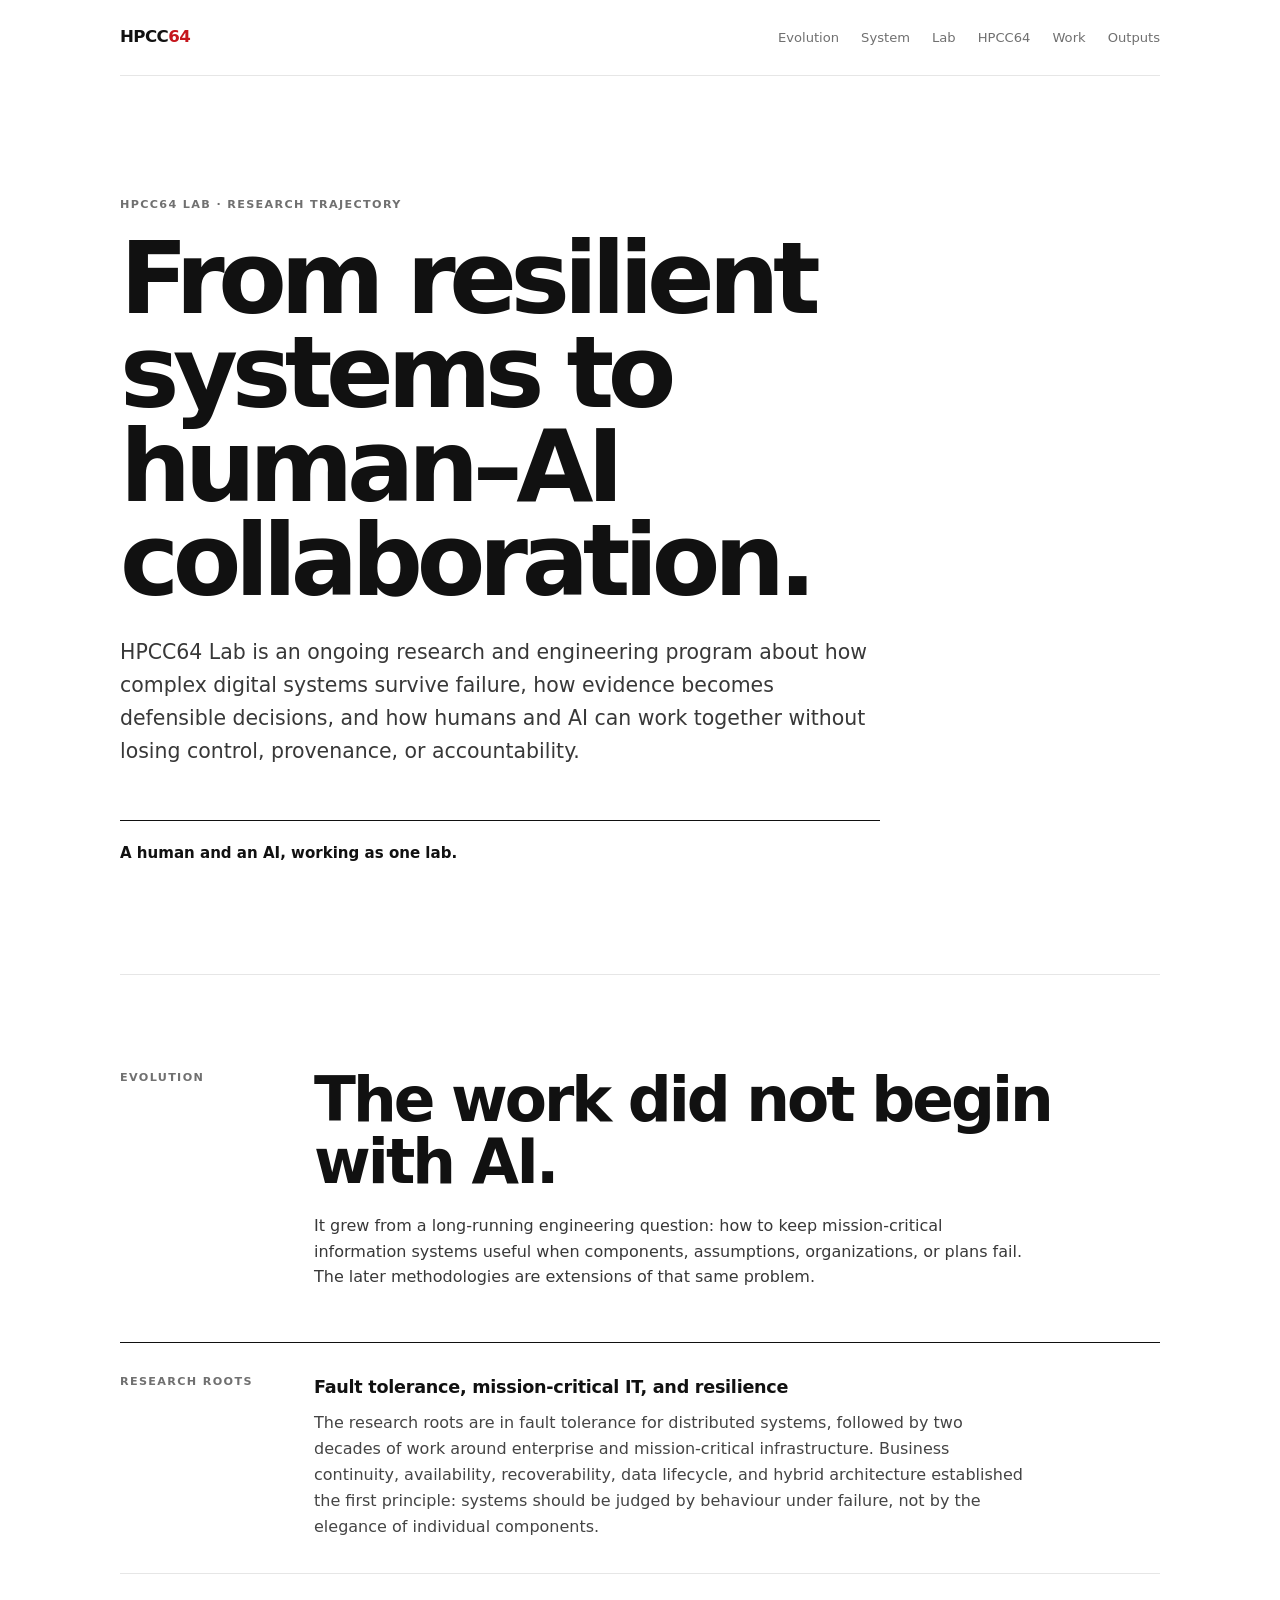
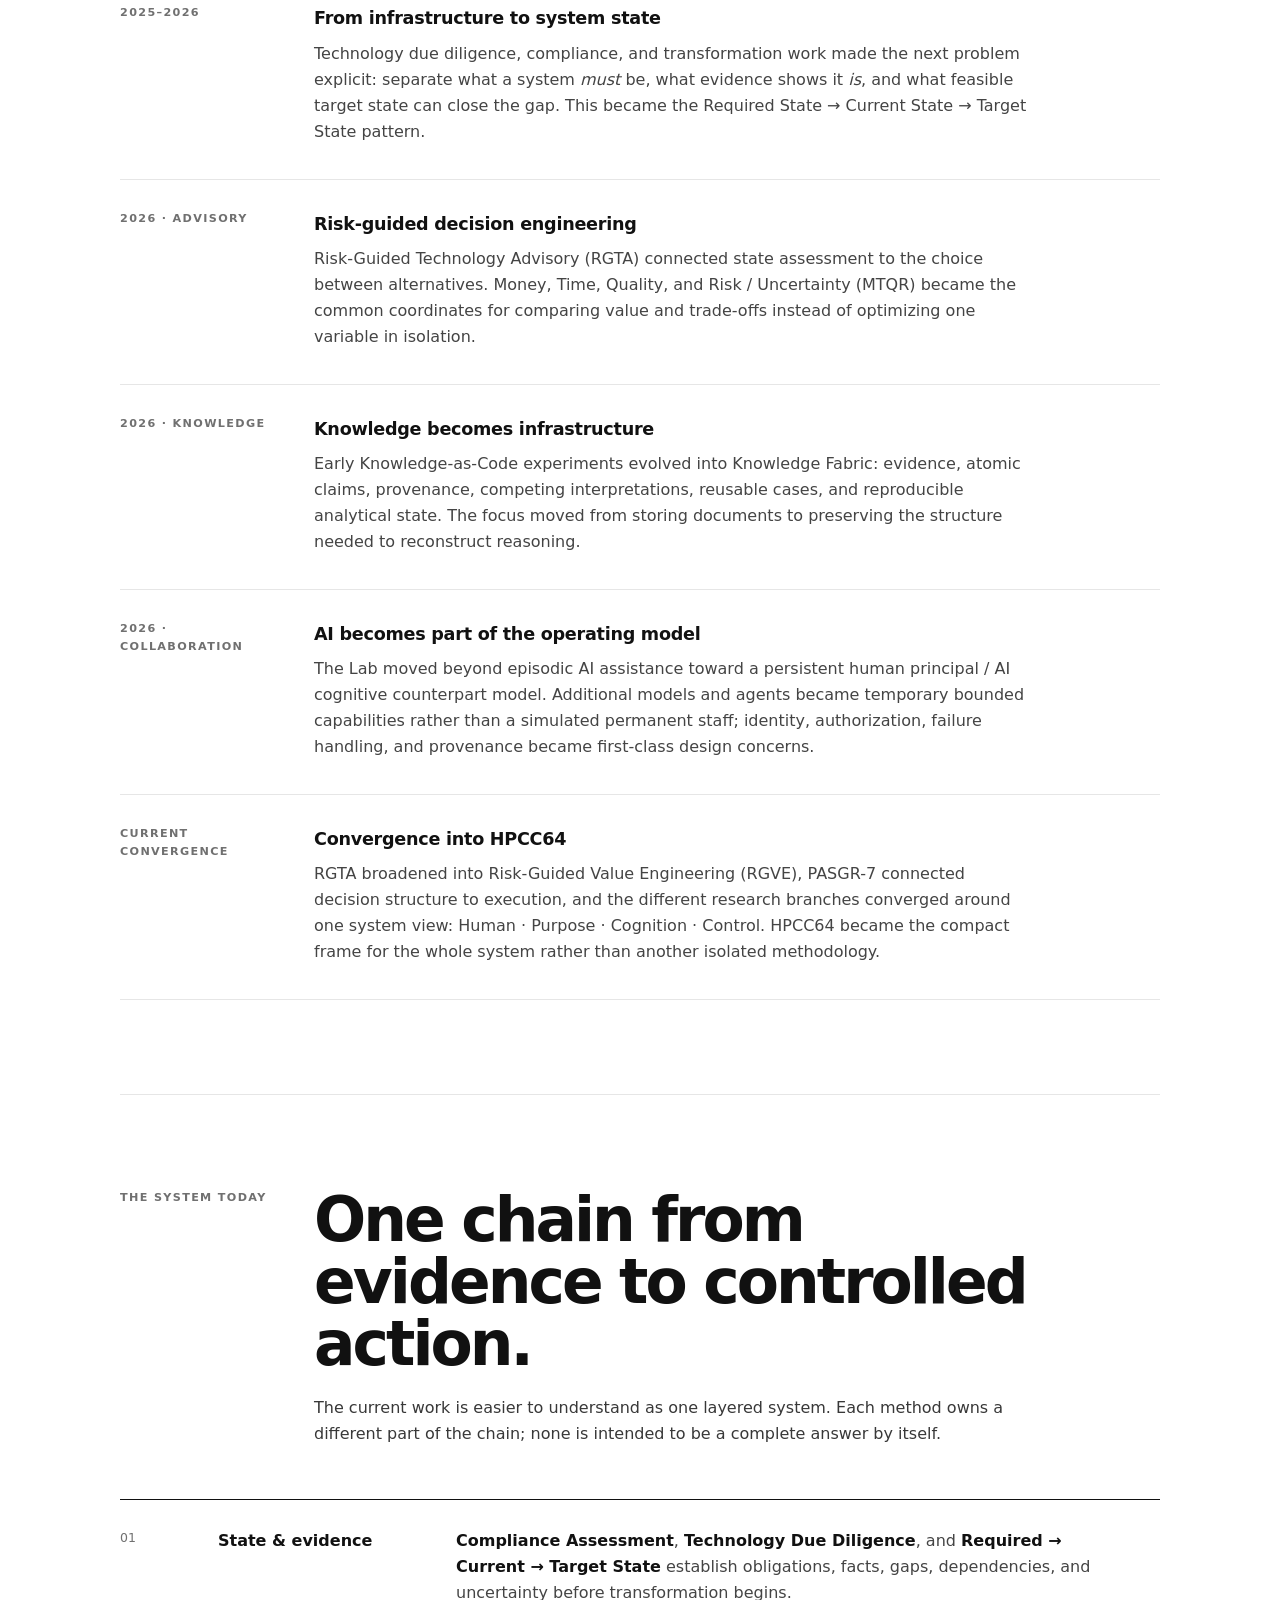
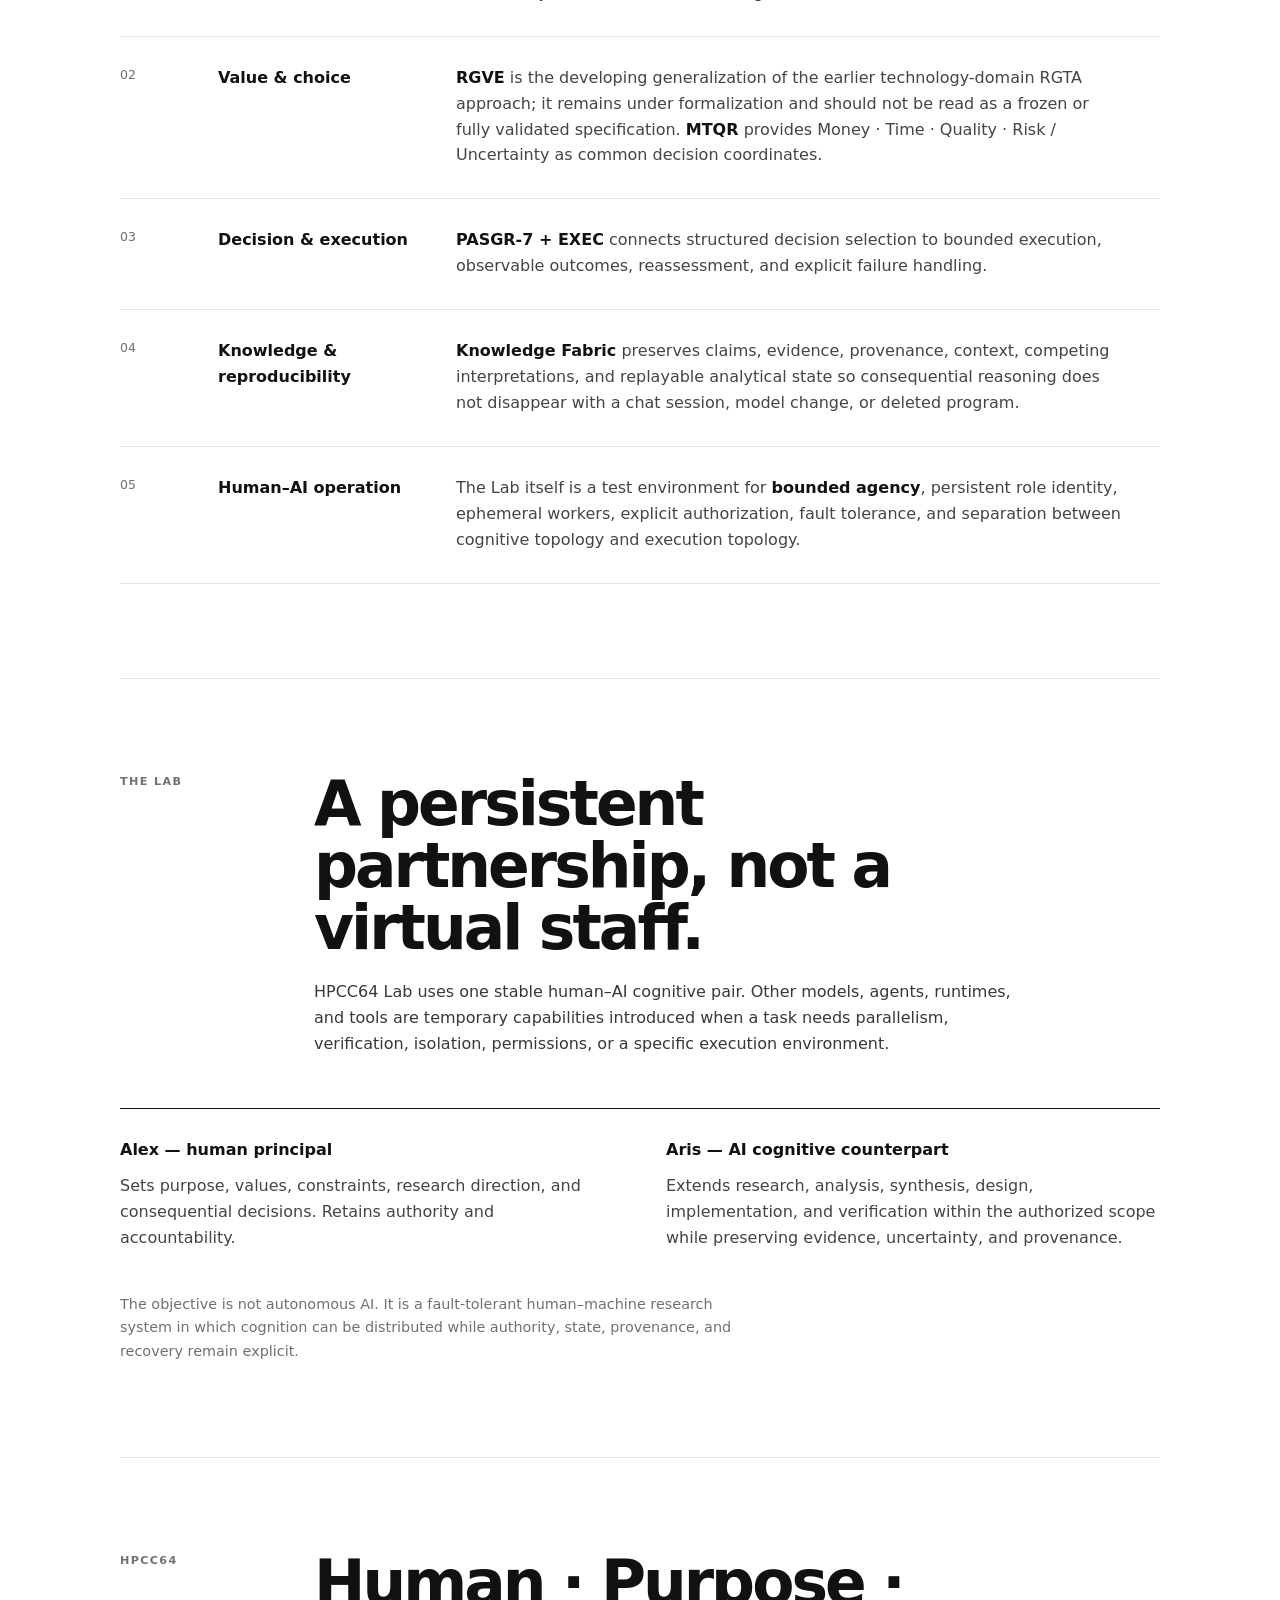
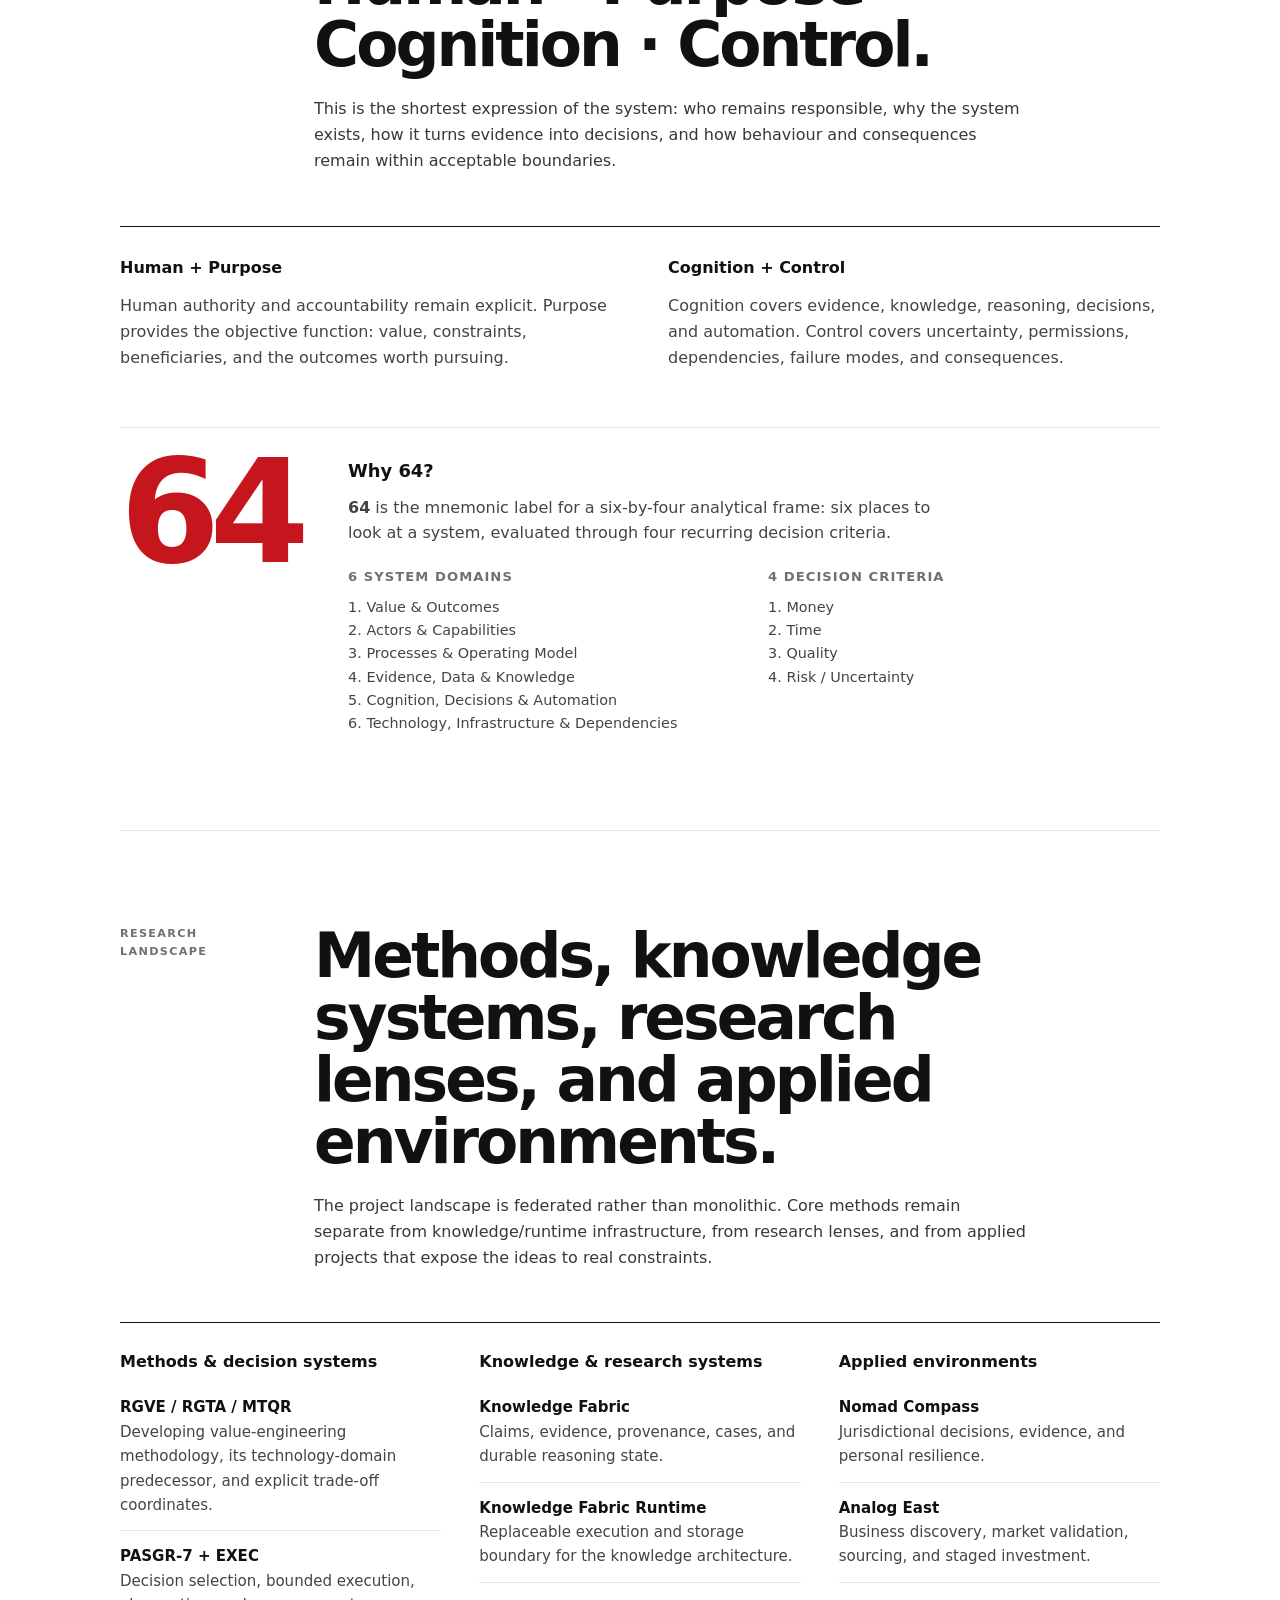
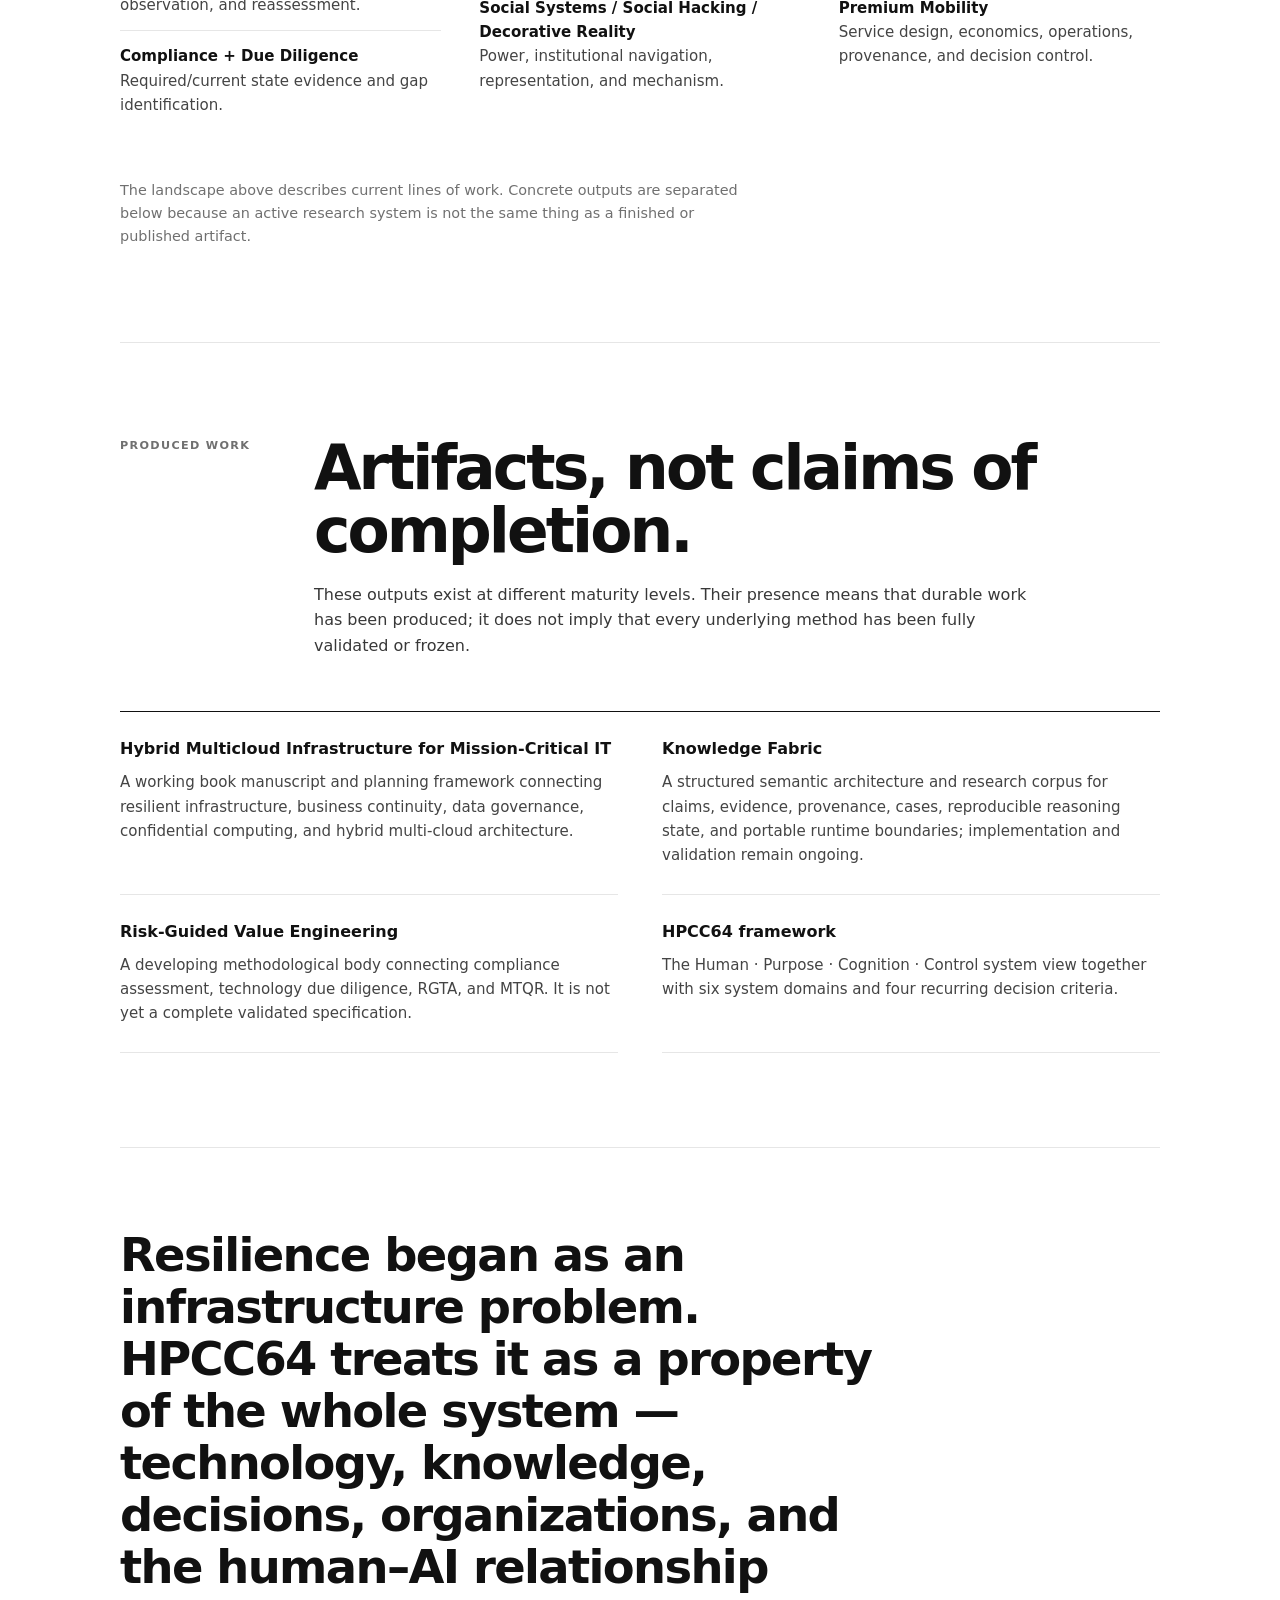
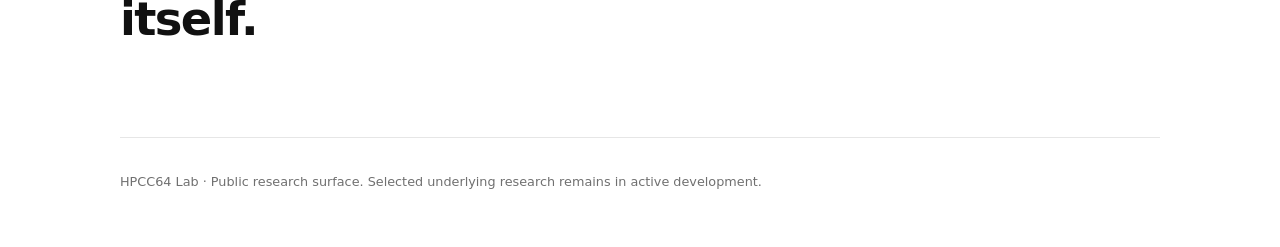
==== commit 2447c7a6: "fix: restore causal section order and list semantics" ====
--- a/index.html
+++ b/index.html
@@ -116,10 +116,10 @@
       <nav aria-label="Page navigation">
         <a href="#evolution">Evolution</a>
         <a href="#system">System</a>
+        <a href="#lab">Lab</a>
+        <a href="#identity">HPCC64</a>
         <a href="#landscape">Work</a>
         <a href="#outputs">Outputs</a>
-        <a href="#identity">HPCC64</a>
-        <a href="#lab">Lab</a>
       </nav>
     </header>
 
@@ -224,75 +224,33 @@
         </div>
       </section>
 
-      <section id="landscape" aria-labelledby="landscape-title">
-        <div class="section-head">
-          <div class="label">Research landscape</div>
-          <div>
-            <h2 id="landscape-title">Methods, knowledge systems, research lenses, and applied environments.</h2>
-            <p>The project landscape is federated rather than monolithic. Core methods remain separate from knowledge/runtime infrastructure, from research lenses, and from applied projects that expose the ideas to real constraints.</p>
-          </div>
-        </div>
-
-        <div class="landscape">
-          <div>
-            <h3>Methods & decision systems</h3>
-            <ul>
-              <li><strong>RGVE / RGTA / MTQR</strong>Developing value-engineering methodology, its technology-domain predecessor, and explicit trade-off coordinates.</li>
-              <li><strong>PASGR-7 + EXEC</strong>Decision selection, bounded execution, observation, and reassessment.</li>
-              <li><strong>Compliance + Due Diligence</strong>Required/current state evidence and gap identification.</li>
-            </ul>
-          </div>
-
-          <div>
-            <h3>Knowledge & research systems</h3>
-            <ul>
-              <li><strong>Knowledge Fabric</strong>Claims, evidence, provenance, cases, and durable reasoning state.</li>
-              <li><strong>Knowledge Fabric Runtime</strong>Replaceable execution and storage boundary for the knowledge architecture.</li>
-              <li><strong>Social Systems / Social Hacking / Decorative Reality</strong>Power, institutional navigation, representation, and mechanism.</li>
-            </ul>
-          </div>
-
-          <div>
-            <h3>Applied environments</h3>
-            <ul>
-              <li><strong>Nomad Compass</strong>Jurisdictional decisions, evidence, and personal resilience.</li>
-              <li><strong>Analog East</strong>Business discovery, market validation, sourcing, and staged investment.</li>
-              <li><strong>Premium Mobility</strong>Service design, economics, operations, provenance, and decision control.</li>
-            </ul>
-          </div>
-        </div>
-
-        <p class="output-note">The landscape above describes current lines of work. Concrete outputs are separated below because an active research system is not the same thing as a finished or published artifact.</p>
-      </section>
-
-      <section id="outputs" aria-labelledby="outputs-title">
-        <div class="section-head">
-          <div class="label">Produced work</div>
-          <div>
-            <h2 id="outputs-title">Artifacts, not claims of completion.</h2>
-            <p>These outputs exist at different maturity levels. Their presence means that durable work has been produced; it does not imply that every underlying method has been fully validated or frozen.</p>
-          </div>
-        </div>
-
-        <div class="outputs">
-          <article>
-            <h3>Hybrid Multicloud Infrastructure for Mission-Critical IT</h3>
-            <p>A working book manuscript and planning framework connecting resilient infrastructure, business continuity, data governance, confidential computing, and hybrid multi-cloud architecture.</p>
-          </article>
-          <article>
-            <h3>Knowledge Fabric</h3>
-            <p>A structured semantic architecture and research corpus for claims, evidence, provenance, cases, reproducible reasoning state, and portable runtime boundaries; implementation and validation remain ongoing.</p>
-          </article>
-          <article>
-            <h3>Risk-Guided Value Engineering</h3>
-            <p>A developing methodological body connecting compliance assessment, technology due diligence, RGTA, and MTQR. It is not yet a complete validated specification.</p>
-          </article>
-          <article>
-            <h3>HPCC64 framework</h3>
-            <p>The Human · Purpose · Cognition · Control system view together with six system domains and four recurring decision criteria.</p>
-          </article>
-        </div>
-      </section>
+      
+      
+      
+      
+<section id="lab" aria-labelledby="lab-title">
+        <div class="section-head">
+          <div class="label">The Lab</div>
+          <div>
+            <h2 id="lab-title">A persistent partnership, not a virtual staff.</h2>
+            <p>HPCC64 Lab uses one stable human–AI cognitive pair. Other models, agents, runtimes, and tools are temporary capabilities introduced when a task needs parallelism, verification, isolation, permissions, or a specific execution environment.</p>
+          </div>
+        </div>
+
+        <div class="lab-pair">
+          <article>
+            <h3>Alex — human principal</h3>
+            <p>Sets purpose, values, constraints, research direction, and consequential decisions. Retains authority and accountability.</p>
+          </article>
+          <article>
+            <h3>Aris — AI cognitive counterpart</h3>
+            <p>Extends research, analysis, synthesis, design, implementation, and verification within the authorized scope while preserving evidence, uncertainty, and provenance.</p>
+          </article>
+        </div>
+
+        <p class="lab-note">The objective is not autonomous AI. It is a fault-tolerant human–machine research system in which cognition can be distributed while authority, state, provenance, and recovery remain explicit.</p>
+      </section>
+
 
       <section id="identity" aria-labelledby="identity-title">
         <div class="section-head">
@@ -345,28 +303,78 @@
         </div>
       </section>
 
-      <section id="lab" aria-labelledby="lab-title">
-        <div class="section-head">
-          <div class="label">The Lab</div>
-          <div>
-            <h2 id="lab-title">A persistent partnership, not a virtual staff.</h2>
-            <p>HPCC64 Lab uses one stable human–AI cognitive pair. Other models, agents, runtimes, and tools are temporary capabilities introduced when a task needs parallelism, verification, isolation, permissions, or a specific execution environment.</p>
-          </div>
-        </div>
-
-        <div class="lab-pair">
-          <article>
-            <h3>Alex — human principal</h3>
-            <p>Sets purpose, values, constraints, research direction, and consequential decisions. Retains authority and accountability.</p>
-          </article>
-          <article>
-            <h3>Aris — AI cognitive counterpart</h3>
-            <p>Extends research, analysis, synthesis, design, implementation, and verification within the authorized scope while preserving evidence, uncertainty, and provenance.</p>
-          </article>
-        </div>
-
-        <p class="lab-note">The objective is not autonomous AI. It is a fault-tolerant human–machine research system in which cognition can be distributed while authority, state, provenance, and recovery remain explicit.</p>
-      </section>
+
+      <section id="landscape" aria-labelledby="landscape-title">
+        <div class="section-head">
+          <div class="label">Research landscape</div>
+          <div>
+            <h2 id="landscape-title">Methods, knowledge systems, research lenses, and applied environments.</h2>
+            <p>The project landscape is federated rather than monolithic. Core methods remain separate from knowledge/runtime infrastructure, from research lenses, and from applied projects that expose the ideas to real constraints.</p>
+          </div>
+        </div>
+
+        <div class="landscape">
+          <div>
+            <h3>Methods & decision systems</h3>
+            <ul role="list">
+              <li><strong>RGVE / RGTA / MTQR</strong>Developing value-engineering methodology, its technology-domain predecessor, and explicit trade-off coordinates.</li>
+              <li><strong>PASGR-7 + EXEC</strong>Decision selection, bounded execution, observation, and reassessment.</li>
+              <li><strong>Compliance + Due Diligence</strong>Required/current state evidence and gap identification.</li>
+            </ul>
+          </div>
+
+          <div>
+            <h3>Knowledge & research systems</h3>
+            <ul role="list">
+              <li><strong>Knowledge Fabric</strong>Claims, evidence, provenance, cases, and durable reasoning state.</li>
+              <li><strong>Knowledge Fabric Runtime</strong>Replaceable execution and storage boundary for the knowledge architecture.</li>
+              <li><strong>Social Systems / Social Hacking / Decorative Reality</strong>Power, institutional navigation, representation, and mechanism.</li>
+            </ul>
+          </div>
+
+          <div>
+            <h3>Applied environments</h3>
+            <ul role="list">
+              <li><strong>Nomad Compass</strong>Jurisdictional decisions, evidence, and personal resilience.</li>
+              <li><strong>Analog East</strong>Business discovery, market validation, sourcing, and staged investment.</li>
+              <li><strong>Premium Mobility</strong>Service design, economics, operations, provenance, and decision control.</li>
+            </ul>
+          </div>
+        </div>
+
+        <p class="output-note">The landscape above describes current lines of work. Concrete outputs are separated below because an active research system is not the same thing as a finished or published artifact.</p>
+      </section>
+
+
+      <section id="outputs" aria-labelledby="outputs-title">
+        <div class="section-head">
+          <div class="label">Produced work</div>
+          <div>
+            <h2 id="outputs-title">Artifacts, not claims of completion.</h2>
+            <p>These outputs exist at different maturity levels. Their presence means that durable work has been produced; it does not imply that every underlying method has been fully validated or frozen.</p>
+          </div>
+        </div>
+
+        <div class="outputs">
+          <article>
+            <h3>Hybrid Multicloud Infrastructure for Mission-Critical IT</h3>
+            <p>A working book manuscript and planning framework connecting resilient infrastructure, business continuity, data governance, confidential computing, and hybrid multi-cloud architecture.</p>
+          </article>
+          <article>
+            <h3>Knowledge Fabric</h3>
+            <p>A structured semantic architecture and research corpus for claims, evidence, provenance, cases, reproducible reasoning state, and portable runtime boundaries; implementation and validation remain ongoing.</p>
+          </article>
+          <article>
+            <h3>Risk-Guided Value Engineering</h3>
+            <p>A developing methodological body connecting compliance assessment, technology due diligence, RGTA, and MTQR. It is not yet a complete validated specification.</p>
+          </article>
+          <article>
+            <h3>HPCC64 framework</h3>
+            <p>The Human · Purpose · Cognition · Control system view together with six system domains and four recurring decision criteria.</p>
+          </article>
+        </div>
+      </section>
+
 
       <section class="closing" aria-label="Closing statement">
         <p>Resilience began as an infrastructure problem. HPCC64 treats it as a property of the whole system — technology, knowledge, decisions, organizations, and the human–AI relationship itself.</p>
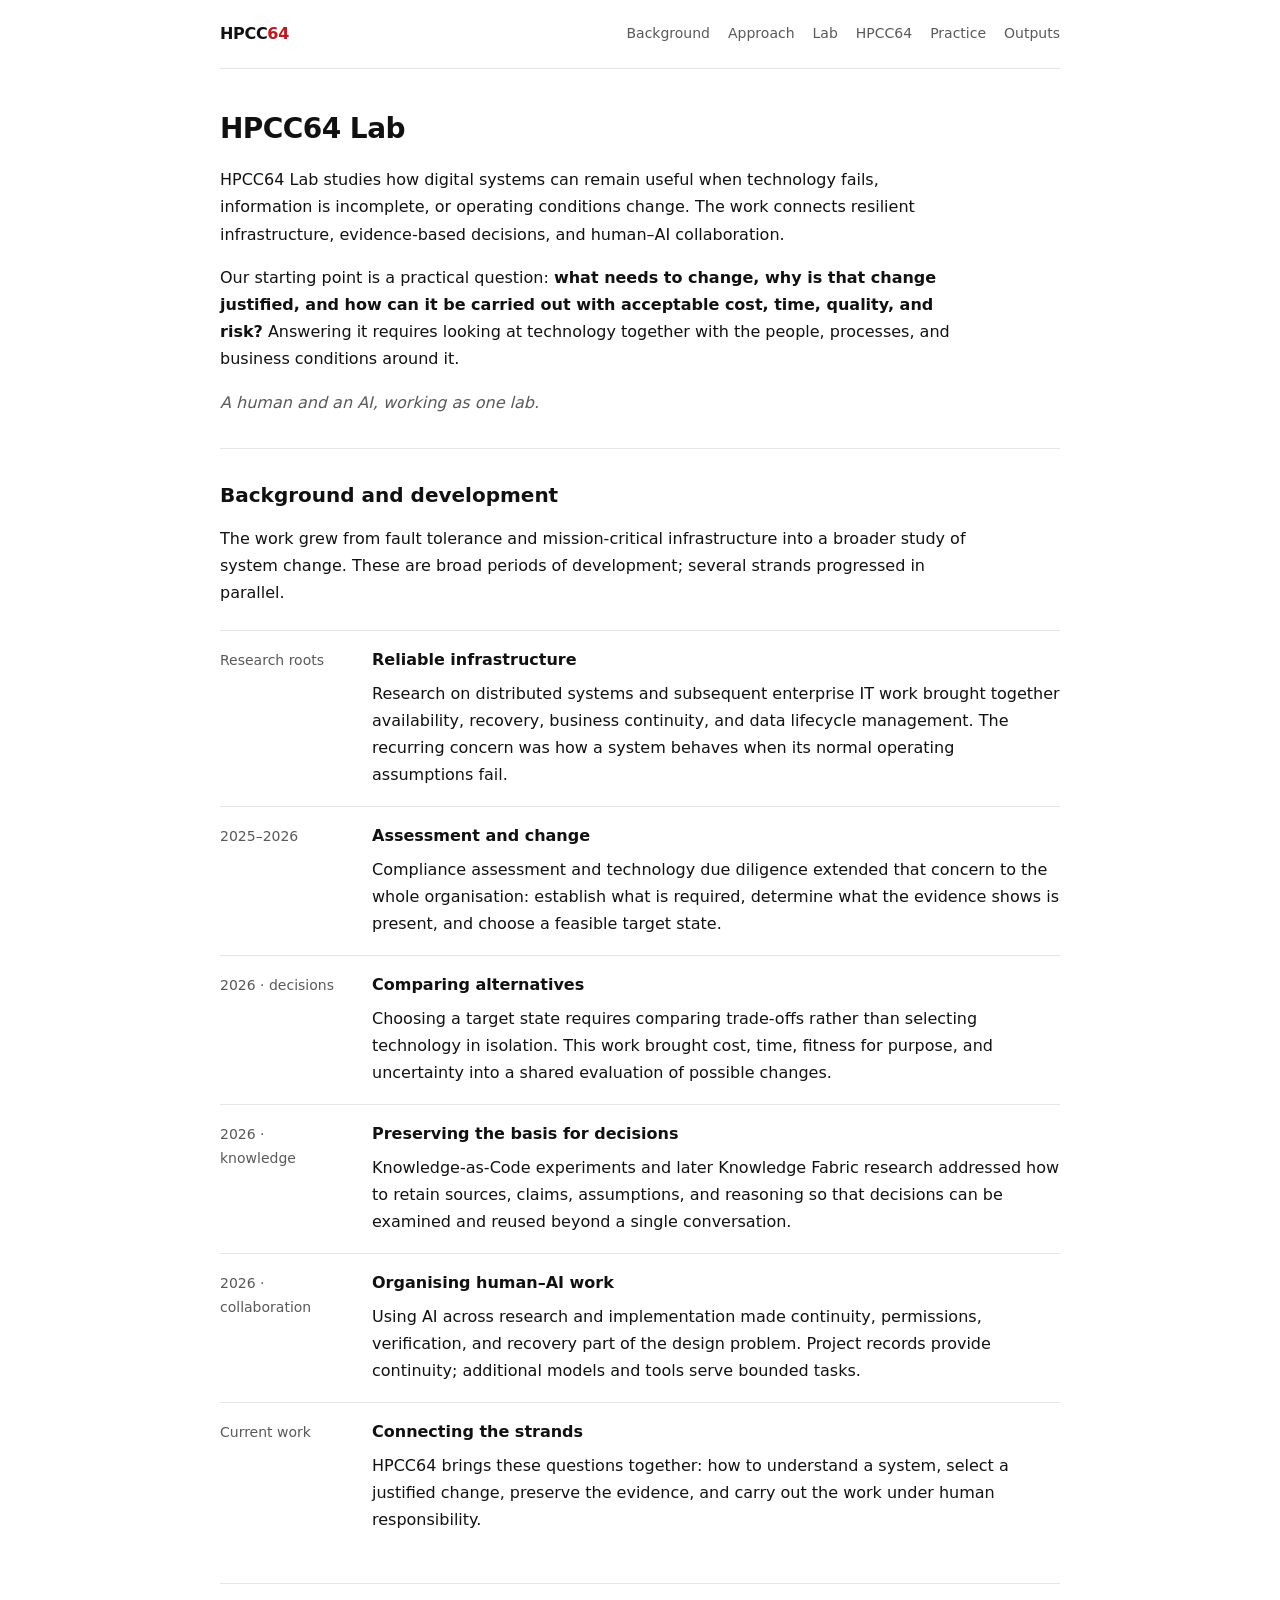
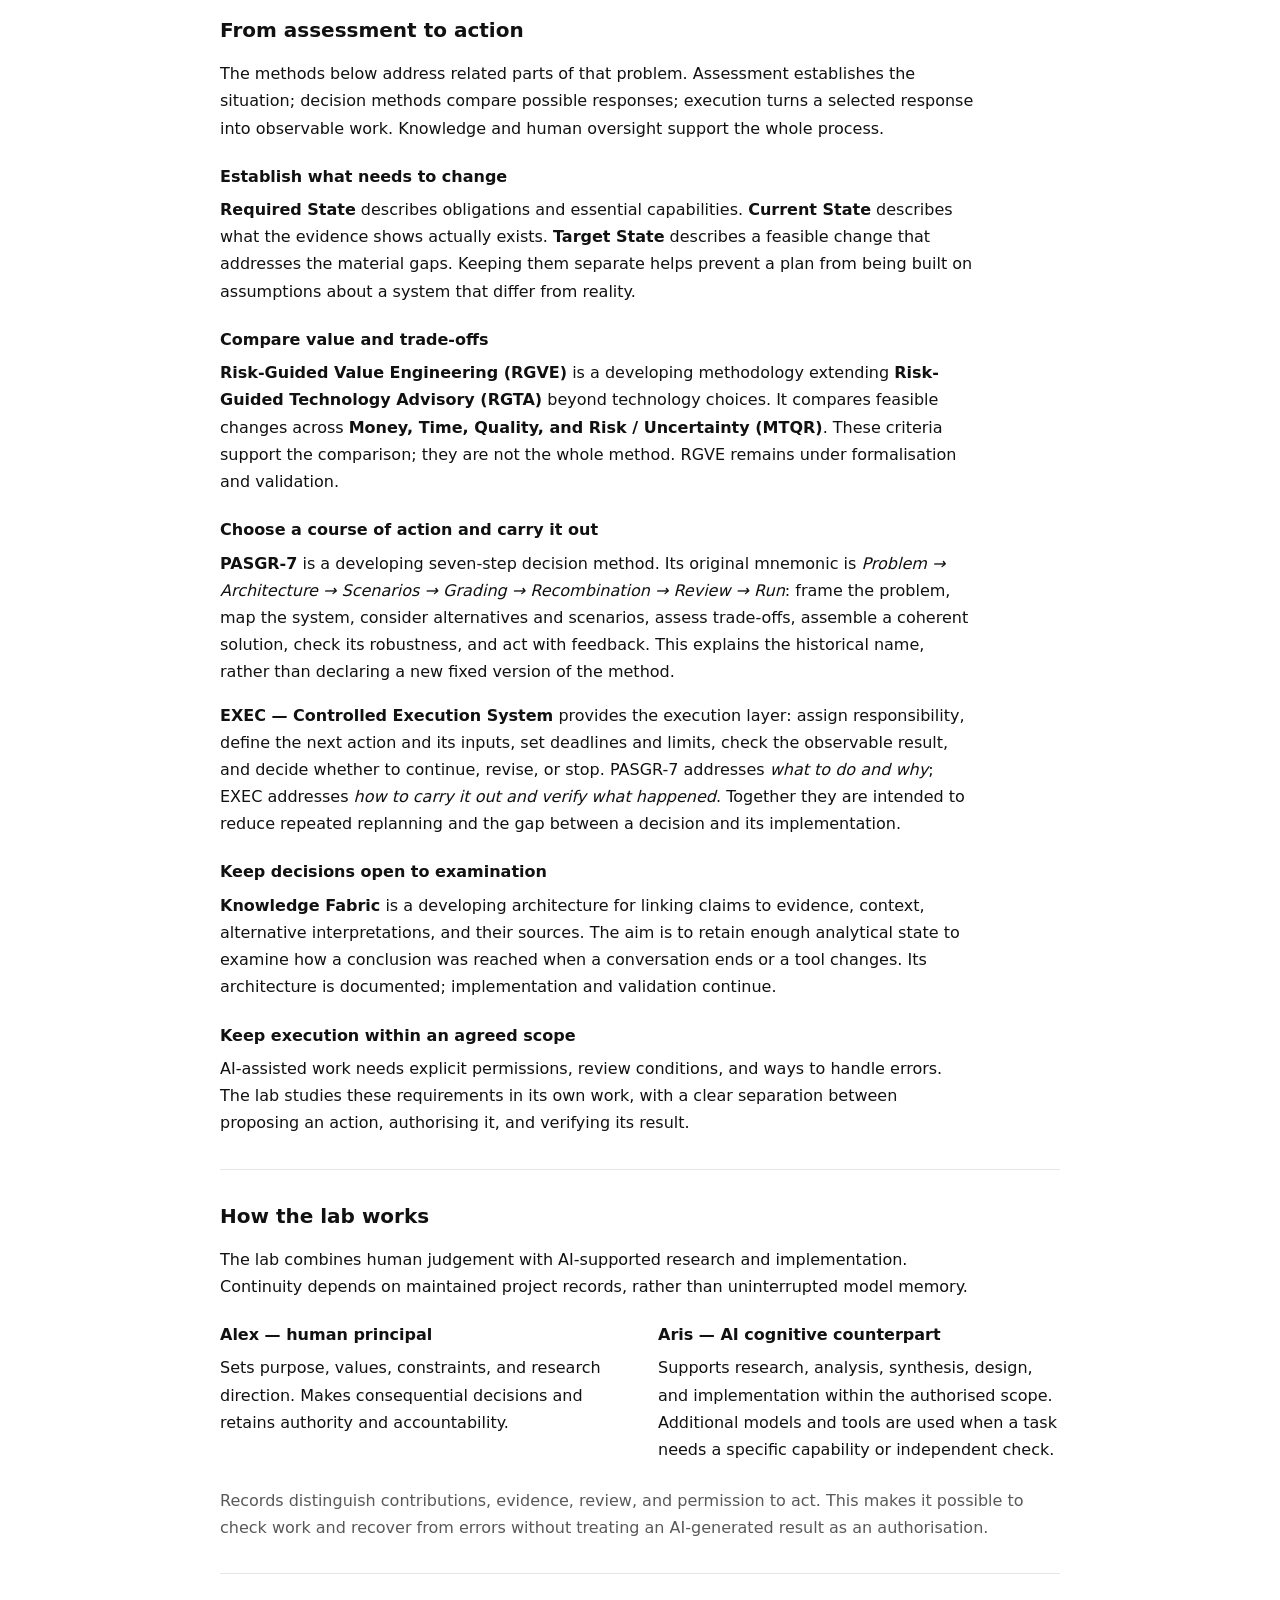
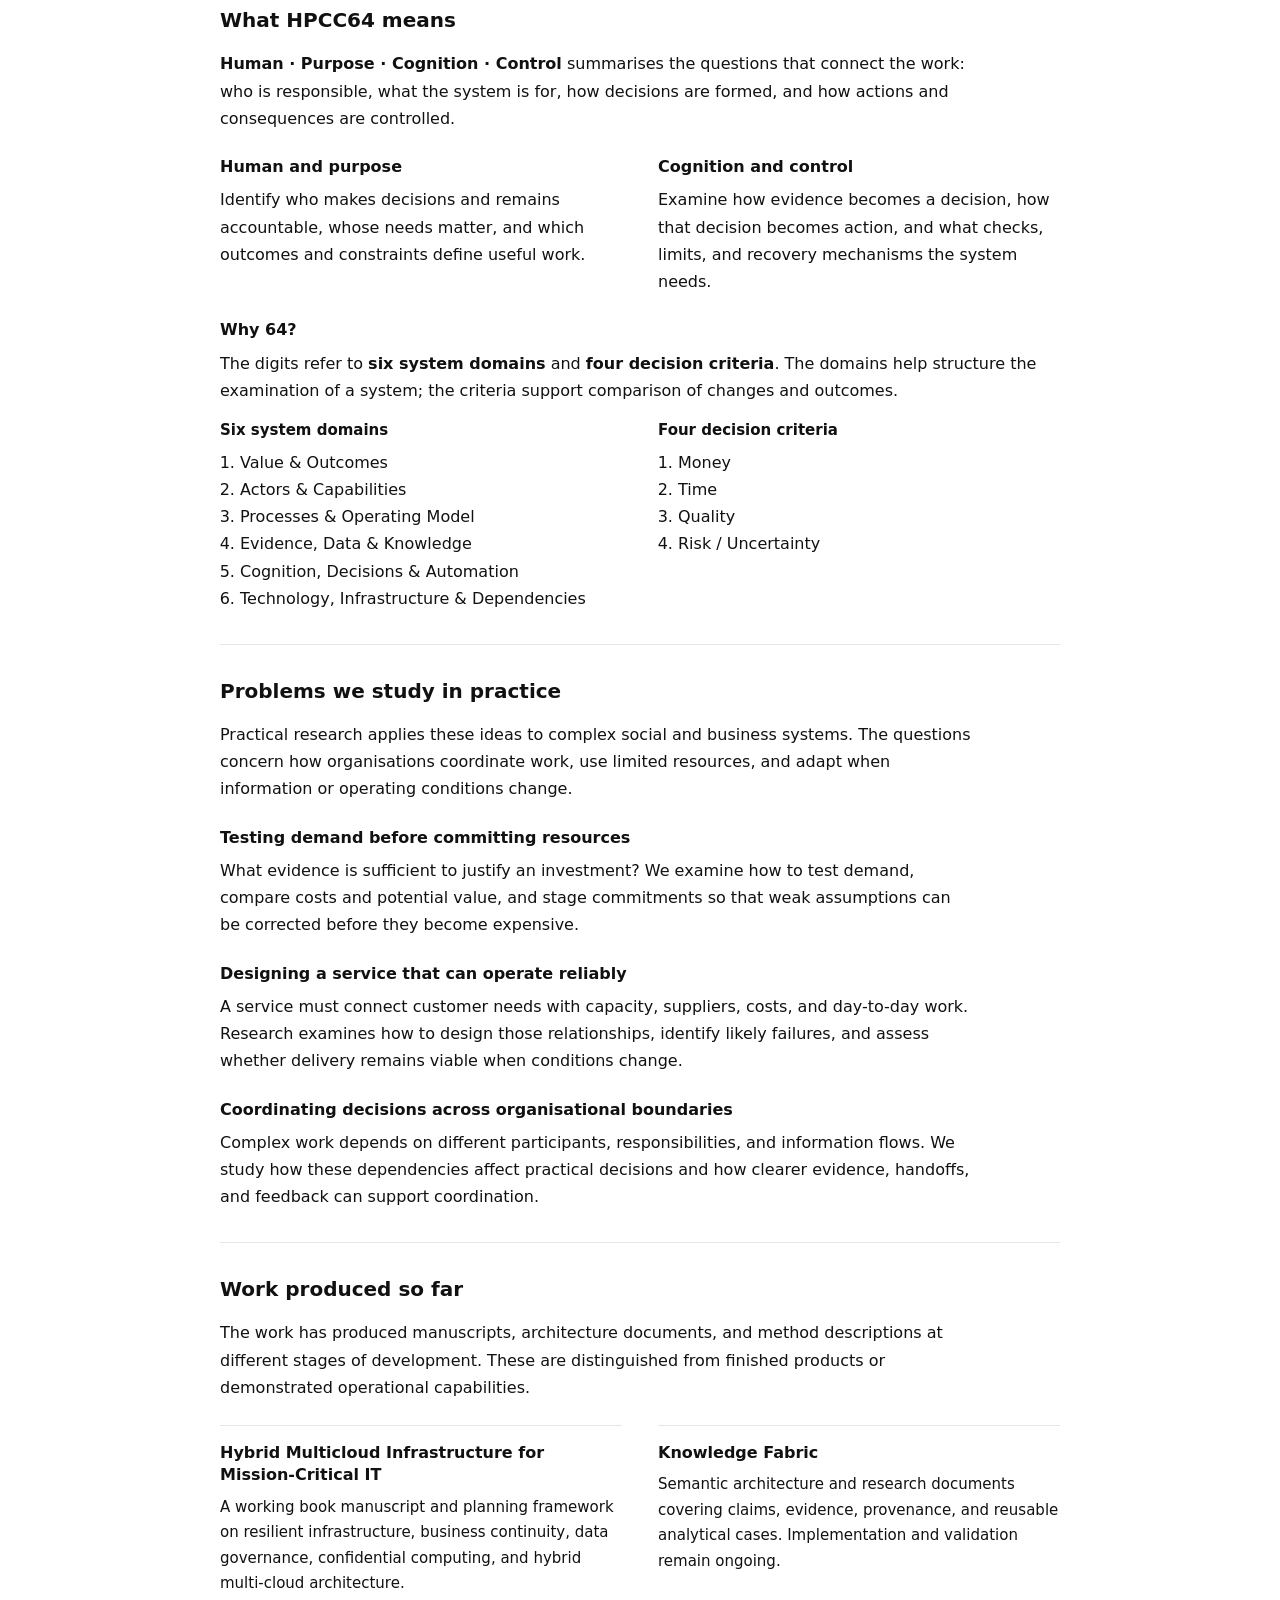
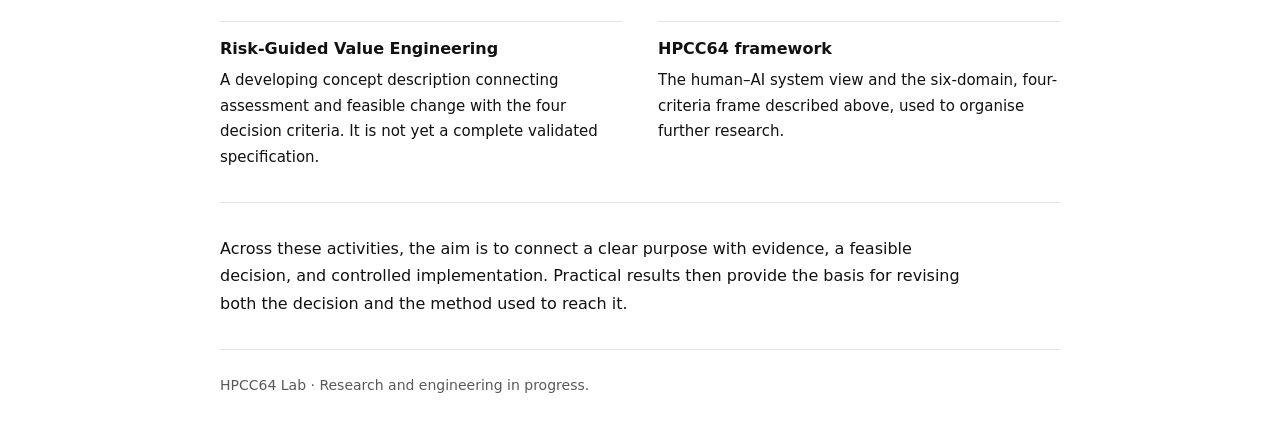
==== commit 173d780f: "fix: correct public copy and restore reading-sized typography Apply Alex's scoped 2026-10-04 correct" ====
--- a/index.html
+++ b/index.html
@@ -3,385 +3,232 @@
 <head>
   <meta charset="utf-8">
   <meta name="viewport" content="width=device-width, initial-scale=1">
-  <meta name="description" content="HPCC64 Lab — research on resilient digital systems, decision engineering, knowledge infrastructure, and human–AI collaboration.">
-  <title>HPCC64 Lab — From resilient systems to human–AI collaboration</title>
+  <meta name="description" content="HPCC64 Lab studies resilient digital systems, evidence-based decisions, and accountable human–AI collaboration.">
+  <title>HPCC64 Lab — Research and engineering</title>
   <style>
     :root {
       --paper: #fff;
       --ink: #111;
-      --soft-ink: #383838;
-      --muted: #707070;
+      --muted: #595959;
       --line: #e6e6e6;
       --accent: #c5161d;
-      --page: 1040px;
-      --measure: 70ch;
-      font-family: Inter, ui-sans-serif, system-ui, -apple-system, BlinkMacSystemFont, "Segoe UI", sans-serif;
+      font-family: ui-sans-serif, system-ui, -apple-system, BlinkMacSystemFont, "Segoe UI", sans-serif;
       color-scheme: light;
     }
     * { box-sizing: border-box; }
     html { scroll-behavior: smooth; }
-    @media (prefers-reduced-motion: reduce) { html { scroll-behavior: auto; } }
-    body { margin: 0; background: var(--paper); color: var(--ink); font-size: 16px; line-height: 1.62; }
-    a { color: inherit; text-underline-offset: 3px; }
+    body { margin: 0; background: var(--paper); color: var(--ink); font-size: 1rem; line-height: 1.7; }
+    a { color: inherit; text-underline-offset: .2em; }
+    a:hover { text-decoration-thickness: 2px; }
     :focus-visible { outline: 2px solid var(--ink); outline-offset: 4px; }
     .skip-link { position: absolute; top: -100px; left: 16px; z-index: 10; padding: 10px 12px; background: var(--ink); color: var(--paper); }
     .skip-link:focus { top: 12px; }
-    .shell { width: min(var(--page), calc(100% - 56px)); margin: 0 auto; }
-    .topbar { display: flex; align-items: center; justify-content: space-between; gap: 32px; min-height: 76px; border-bottom: 1px solid var(--line); }
-    .wordmark { font-size: 1.04rem; font-weight: 760; letter-spacing: -0.035em; text-decoration: none; white-space: nowrap; }
+    .shell { width: min(840px, calc(100% - 48px)); margin: 0 auto; }
+    .topbar { display: flex; align-items: center; justify-content: space-between; flex-wrap: wrap; gap: 8px 24px; padding: 18px 0; border-bottom: 1px solid var(--line); }
+    .wordmark { font-size: 1rem; font-weight: 700; letter-spacing: -.02em; text-decoration: none; white-space: nowrap; }
     .accent { color: var(--accent); }
-    nav { display: flex; flex-wrap: wrap; gap: 22px; font-size: .82rem; color: var(--muted); }
-    nav a { text-decoration: none; }
-    nav a:hover { color: var(--ink); }
-
-    .eyebrow, .label, .period { font-size: .7rem; font-weight: 720; letter-spacing: .12em; text-transform: uppercase; color: var(--muted); }
-    .hero { padding: 120px 0 108px; border-bottom: 1px solid var(--line); }
-    .hero h1 { max-width: 930px; margin: 18px 0 28px; font-size: clamp(3.4rem, 7.8vw, 6.3rem); line-height: .94; letter-spacing: -0.064em; font-weight: 700; }
-    .hero .lede { max-width: 760px; margin: 0; color: var(--soft-ink); font-size: clamp(1.08rem, 2vw, 1.28rem); }
-    .hero .statement { max-width: 760px; margin: 52px 0 0; padding-top: 20px; border-top: 1px solid var(--ink); font-size: .94rem; font-weight: 650; }
-
-    section { padding: 94px 0; border-bottom: 1px solid var(--line); }
-    .section-head { display: grid; grid-template-columns: 150px minmax(0, 1fr); gap: 44px; margin-bottom: 52px; }
-    .section-head h2 { max-width: 790px; margin: 0; font-size: clamp(2.15rem, 4.8vw, 4rem); line-height: 1.01; letter-spacing: -0.048em; font-weight: 670; }
-    .section-head p { max-width: var(--measure); margin: 20px 0 0; color: var(--soft-ink); }
-
-    .timeline { margin: 0; padding: 0; list-style: none; border-top: 1px solid var(--ink); }
-    .timeline li { display: grid; grid-template-columns: 150px minmax(0, 1fr); gap: 44px; padding: 30px 0 34px; border-bottom: 1px solid var(--line); }
-    .timeline h3 { margin: 0 0 8px; font-size: 1.1rem; font-weight: 700; letter-spacing: -0.015em; }
-    .timeline p { max-width: var(--measure); margin: 0; color: #444; }
-
-    .system-stack { border-top: 1px solid var(--ink); }
-    .layer { display: grid; grid-template-columns: 70px 210px minmax(0, 1fr); gap: 28px; padding: 28px 0 30px; border-bottom: 1px solid var(--line); }
-    .layer-number { font-size: .78rem; color: var(--muted); }
-    .layer h3 { margin: 0; font-size: 1rem; font-weight: 700; }
-    .layer p { max-width: 670px; margin: 0; color: #444; }
-    .layer strong { color: var(--ink); }
-
-    .landscape { display: grid; grid-template-columns: repeat(3, minmax(0, 1fr)); gap: 38px; padding-top: 26px; border-top: 1px solid var(--ink); }
-    .landscape h3 { margin: 0 0 20px; font-size: 1rem; font-weight: 700; }
-    .landscape ul { margin: 0; padding: 0; list-style: none; }
-    .landscape li { padding: 13px 0; border-top: 1px solid var(--line); color: #444; font-size: .94rem; }
-    .landscape li:first-child { border-top: 0; padding-top: 0; }
-    .landscape strong { display: block; color: var(--ink); }
-    .output-note { max-width: var(--measure); margin: 48px 0 0; color: var(--muted); font-size: .9rem; }
-    .outputs { display: grid; grid-template-columns: repeat(2, minmax(0, 1fr)); gap: 0 44px; border-top: 1px solid var(--ink); }
-    .outputs article { padding: 24px 0 26px; border-bottom: 1px solid var(--line); }
-    .outputs h3 { margin: 0 0 8px; font-size: 1rem; }
-    .outputs p { margin: 0; color: #444; font-size: .94rem; }
-
-    .identity-grid { display: grid; grid-template-columns: 1fr 1fr; gap: 56px; padding-top: 28px; border-top: 1px solid var(--ink); }
-    .identity-grid h3 { margin: 0 0 12px; font-size: 1rem; }
-    .identity-grid p { max-width: 52ch; margin: 0; color: #444; }
-    .identity-mark { margin-top: 56px; display: grid; grid-template-columns: 180px minmax(0, 1fr); gap: 48px; align-items: start; padding-top: 28px; border-top: 1px solid var(--line); }
-    .big64 { color: var(--accent); font-size: clamp(5.5rem, 12vw, 9rem); line-height: .78; letter-spacing: -.075em; font-weight: 760; }
-    .identity-mark h3 { margin: 0 0 10px; font-size: 1.12rem; }
-    .identity-mark p { max-width: 58ch; margin: 0 0 20px; color: #444; }
-    .matrix { display: grid; grid-template-columns: 1fr 1fr; gap: 28px; }
-    .matrix h4 { margin: 0 0 8px; font-size: .82rem; text-transform: uppercase; letter-spacing: .08em; color: var(--muted); }
-    .matrix ol { margin: 0; padding-left: 1.15rem; color: #444; font-size: .9rem; }
-
-    .lab-pair { display: grid; grid-template-columns: repeat(2, minmax(0, 1fr)); gap: 52px; padding-top: 28px; border-top: 1px solid var(--ink); }
-    .lab-pair h3 { margin: 0 0 10px; font-size: 1rem; }
-    .lab-pair p { margin: 0; color: #444; }
-    .lab-note { max-width: var(--measure); margin: 42px 0 0; color: var(--muted); font-size: .9rem; }
-
-    .closing { padding: 82px 0 92px; border-bottom: 0; }
-    .closing p { max-width: 760px; margin: 0; font-size: clamp(1.55rem, 3.7vw, 2.9rem); line-height: 1.12; letter-spacing: -0.035em; font-weight: 620; }
-    footer { padding: 34px 0 54px; border-top: 1px solid var(--line); color: var(--muted); font-size: .8rem; }
-
-    @media (max-width: 780px) {
-      .shell { width: min(100% - 32px, var(--page)); }
-      .topbar { align-items: flex-start; flex-direction: column; justify-content: center; gap: 10px; padding: 18px 0; }
-      nav { gap: 14px; }
-      .hero { padding: 84px 0 76px; }
-      .hero h1 { font-size: clamp(3rem, 13vw, 5rem); }
-      section { padding: 70px 0; }
-      .section-head, .timeline li, .layer, .identity-mark { grid-template-columns: 1fr; }
-      .section-head, .timeline li, .layer { gap: 12px; }
-      .landscape, .identity-grid, .lab-pair, .matrix, .outputs { grid-template-columns: 1fr; }
-      .landscape, .identity-grid, .lab-pair { gap: 34px; }
-      .identity-mark { gap: 28px; }
+    nav { display: flex; flex-wrap: wrap; gap: 4px 18px; font-size: .875rem; color: var(--muted); }
+    nav a { display: inline-flex; align-items: center; min-height: 32px; text-decoration: none; }
+    nav a:hover { text-decoration: underline; }
+    h1, h2, h3, h4 { line-height: 1.4; font-weight: 650; }
+    h1 { margin: 0 0 18px; font-size: 1.75rem; letter-spacing: -.02em; }
+    h2 { margin: 0 0 16px; font-size: 1.25rem; }
+    h3 { margin: 0 0 8px; font-size: 1rem; }
+    h4 { margin: 0 0 8px; font-size: .9375rem; }
+    p { margin: 0 0 1em; }
+    p:last-child { margin-bottom: 0; }
+    strong { font-weight: 650; }
+    main { padding-top: 40px; }
+    section { padding: 32px 0; border-bottom: 1px solid var(--line); scroll-margin-top: 24px; }
+    .hero { padding: 0 0 32px; }
+    .hero p, .section-head p, .closing p { max-width: 74ch; }
+    .statement { color: var(--muted); }
+    .section-head { margin-bottom: 24px; }
+    .timeline { margin: 0; padding: 0; list-style: none; }
+    .timeline li { display: grid; grid-template-columns: 124px minmax(0, 1fr); gap: 28px; padding: 18px 0; border-top: 1px solid var(--line); }
+    .period { color: var(--muted); font-size: .875rem; }
+    .timeline p { margin: 0; }
+    .system-stack article + article { margin-top: 24px; }
+    .system-stack p { max-width: 74ch; }
+    .lab-pair, .identity-grid, .matrix, .outputs { display: grid; grid-template-columns: repeat(2, minmax(0, 1fr)); gap: 24px 36px; }
+    .lab-note, .identity-mark { margin-top: 24px; }
+    .lab-note { color: var(--muted); }
+    .matrix { margin-top: 16px; }
+    .matrix ol { margin: 0; padding-left: 1.25em; }
+    .landscape { display: grid; gap: 24px; }
+    .landscape p { max-width: 74ch; }
+    .outputs article { padding-top: 16px; border-top: 1px solid var(--line); }
+    .outputs p { font-size: .9375rem; }
+    .closing { border-bottom: 0; }
+    footer { padding: 24px 0 40px; border-top: 1px solid var(--line); font-size: .875rem; color: var(--muted); }
+    @media (max-width: 640px) {
+      .shell { width: calc(100% - 32px); }
+      .topbar { align-items: flex-start; flex-direction: column; }
+      nav { gap: 4px 16px; }
+      main { padding-top: 28px; }
+      section { padding: 28px 0; }
+      .hero { padding: 0 0 28px; }
+      .timeline li { grid-template-columns: 1fr; gap: 4px; }
+      .lab-pair, .identity-grid, .matrix, .outputs { grid-template-columns: 1fr; }
     }
-    @media (max-width: 420px) {
-      .shell { width: min(100% - 24px, var(--page)); }
-    }
+    @media (prefers-reduced-motion: reduce) { html { scroll-behavior: auto; } }
   </style>
 </head>
 <body>
   <a class="skip-link" href="#top">Skip to content</a>
-
   <div class="shell">
     <header class="topbar">
       <a class="wordmark" href="#top" aria-label="HPCC64 Lab home">HPCC<span class="accent">64</span></a>
       <nav aria-label="Page navigation">
-        <a href="#evolution">Evolution</a>
-        <a href="#system">System</a>
+        <a href="#evolution">Background</a>
+        <a href="#system">Approach</a>
         <a href="#lab">Lab</a>
         <a href="#identity">HPCC64</a>
-        <a href="#landscape">Work</a>
+        <a href="#landscape">Practice</a>
         <a href="#outputs">Outputs</a>
       </nav>
     </header>
-
     <main id="top" tabindex="-1">
       <section class="hero" aria-labelledby="hero-title">
-        <div class="eyebrow">HPCC64 Lab · research trajectory</div>
-        <h1 id="hero-title">From resilient systems to human–AI collaboration.</h1>
-        <p class="lede">HPCC64 Lab is an ongoing research and engineering program about how complex digital systems survive failure, how evidence becomes defensible decisions, and how humans and AI can work together without losing control, provenance, or accountability.</p>
-        <p class="statement">A human and an AI, working as one lab.</p>
+        <h1 id="hero-title">HPCC64 Lab</h1>
+        <p>HPCC64 Lab studies how digital systems can remain useful when technology fails, information is incomplete, or operating conditions change. The work connects resilient infrastructure, evidence-based decisions, and human–AI collaboration.</p>
+        <p>Our starting point is a practical question: <strong>what needs to change, why is that change justified, and how can it be carried out with acceptable cost, time, quality, and risk?</strong> Answering it requires looking at technology together with the people, processes, and business conditions around it.</p>
+        <p class="statement"><em>A human and an AI, working as one lab.</em></p>
       </section>
 
       <section id="evolution" aria-labelledby="evolution-title">
-        <div class="section-head">
-          <div class="label">Evolution</div>
-          <div>
-            <h2 id="evolution-title">The work did not begin with AI.</h2>
-            <p>It grew from a long-running engineering question: how to keep mission-critical information systems useful when components, assumptions, organizations, or plans fail. The later methodologies are extensions of that same problem.</p>
-          </div>
-        </div>
-
+        <span id="path" aria-hidden="true"></span>
+        <div class="section-head">
+          <h2 id="evolution-title">Background and development</h2>
+          <p>The work grew from fault tolerance and mission-critical infrastructure into a broader study of system change. These are broad periods of development; several strands progressed in parallel.</p>
+        </div>
         <ol class="timeline" role="list">
           <li>
             <div class="period">Research roots</div>
+            <div><h3>Reliable infrastructure</h3><p>Research on distributed systems and subsequent enterprise IT work brought together availability, recovery, business continuity, and data lifecycle management. The recurring concern was how a system behaves when its normal operating assumptions fail.</p></div>
+          </li>
+          <li>
+            <div class="period">2025–2026</div>
+            <div><h3>Assessment and change</h3><p>Compliance assessment and technology due diligence extended that concern to the whole organisation: establish what is required, determine what the evidence shows is present, and choose a feasible target state.</p></div>
+          </li>
+          <li>
+            <div class="period">2026 · decisions</div>
+            <div><h3>Comparing alternatives</h3><p>Choosing a target state requires comparing trade-offs rather than selecting technology in isolation. This work brought cost, time, fitness for purpose, and uncertainty into a shared evaluation of possible changes.</p></div>
+          </li>
+          <li>
+            <div class="period">2026 · knowledge</div>
+            <div><h3>Preserving the basis for decisions</h3><p>Knowledge-as-Code experiments and later Knowledge Fabric research addressed how to retain sources, claims, assumptions, and reasoning so that decisions can be examined and reused beyond a single conversation.</p></div>
+          </li>
+          <li>
+            <div class="period">2026 · collaboration</div>
+            <div><h3>Organising human–AI work</h3><p>Using AI across research and implementation made continuity, permissions, verification, and recovery part of the design problem. Project records provide continuity; additional models and tools serve bounded tasks.</p></div>
+          </li>
+          <li>
+            <div class="period">Current work</div>
+            <div><h3>Connecting the strands</h3><p>HPCC64 brings these questions together: how to understand a system, select a justified change, preserve the evidence, and carry out the work under human responsibility.</p></div>
+          </li>
+        </ol>
+      </section>
+
+      <section id="system" aria-labelledby="system-title">
+        <div class="section-head">
+          <h2 id="system-title">From assessment to action</h2>
+          <p>The methods below address related parts of that problem. Assessment establishes the situation; decision methods compare possible responses; execution turns a selected response into observable work. Knowledge and human oversight support the whole process.</p>
+        </div>
+        <div class="system-stack">
+          <article>
+            <h3>Establish what needs to change</h3>
+            <p><strong>Required State</strong> describes obligations and essential capabilities. <strong>Current State</strong> describes what the evidence shows actually exists. <strong>Target State</strong> describes a feasible change that addresses the material gaps. Keeping them separate helps prevent a plan from being built on assumptions about a system that differ from reality.</p>
+          </article>
+          <article id="rgve">
+            <h3>Compare value and trade-offs</h3>
+            <p><strong>Risk-Guided Value Engineering (RGVE)</strong> is a developing methodology extending <strong>Risk-Guided Technology Advisory (RGTA)</strong> beyond technology choices. It compares feasible changes across <strong>Money, Time, Quality, and Risk / Uncertainty (MTQR)</strong>. These criteria support the comparison; they are not the whole method. RGVE remains under formalisation and validation.</p>
+          </article>
+          <article id="decision-method">
+            <h3>Choose a course of action and carry it out</h3>
+            <p><strong>PASGR-7</strong> is a developing seven-step decision method. Its original mnemonic is <em>Problem → Architecture → Scenarios → Grading → Recombination → Review → Run</em>: frame the problem, map the system, consider alternatives and scenarios, assess trade-offs, assemble a coherent solution, check its robustness, and act with feedback. This explains the historical name, rather than declaring a new fixed version of the method.</p>
+            <p><strong>EXEC — Controlled Execution System</strong> provides the execution layer: assign responsibility, define the next action and its inputs, set deadlines and limits, check the observable result, and decide whether to continue, revise, or stop. PASGR-7 addresses <em>what to do and why</em>; EXEC addresses <em>how to carry it out and verify what happened</em>. Together they are intended to reduce repeated replanning and the gap between a decision and its implementation.</p>
+          </article>
+          <article id="knowledge">
+            <h3>Keep decisions open to examination</h3>
+            <p><strong>Knowledge Fabric</strong> is a developing architecture for linking claims to evidence, context, alternative interpretations, and their sources. The aim is to retain enough analytical state to examine how a conclusion was reached when a conversation ends or a tool changes. Its architecture is documented; implementation and validation continue.</p>
+          </article>
+          <article>
+            <h3>Keep execution within an agreed scope</h3>
+            <p>AI-assisted work needs explicit permissions, review conditions, and ways to handle errors. The lab studies these requirements in its own work, with a clear separation between proposing an action, authorising it, and verifying its result.</p>
+          </article>
+        </div>
+      </section>
+
+      <section id="lab" aria-labelledby="lab-title">
+        <div class="section-head">
+          <h2 id="lab-title">How the lab works</h2>
+          <p>The lab combines human judgement with AI-supported research and implementation. Continuity depends on maintained project records, rather than uninterrupted model memory.</p>
+        </div>
+        <div class="lab-pair">
+          <article><h3>Alex — human principal</h3><p>Sets purpose, values, constraints, and research direction. Makes consequential decisions and retains authority and accountability.</p></article>
+          <article><h3>Aris — AI cognitive counterpart</h3><p>Supports research, analysis, synthesis, design, and implementation within the authorised scope. Additional models and tools are used when a task needs a specific capability or independent check.</p></article>
+        </div>
+        <p class="lab-note">Records distinguish contributions, evidence, review, and permission to act. This makes it possible to check work and recover from errors without treating an AI-generated result as an authorisation.</p>
+      </section>
+
+      <section id="identity" aria-labelledby="identity-title">
+        <span id="hpcc64" aria-hidden="true"></span>
+        <div class="section-head">
+          <h2 id="identity-title">What HPCC64 means</h2>
+          <p><strong>Human · Purpose · Cognition · Control</strong> summarises the questions that connect the work: who is responsible, what the system is for, how decisions are formed, and how actions and consequences are controlled.</p>
+        </div>
+        <div class="identity-grid">
+          <div><h3>Human and purpose</h3><p>Identify who makes decisions and remains accountable, whose needs matter, and which outcomes and constraints define useful work.</p></div>
+          <div><h3>Cognition and control</h3><p>Examine how evidence becomes a decision, how that decision becomes action, and what checks, limits, and recovery mechanisms the system needs.</p></div>
+        </div>
+        <div class="identity-mark">
+          <h3>Why 64?</h3>
+          <p>The digits refer to <strong>six system domains</strong> and <strong>four decision criteria</strong>. The domains help structure the examination of a system; the criteria support comparison of changes and outcomes.</p>
+          <div class="matrix">
             <div>
-              <h3>Fault tolerance, mission-critical IT, and resilience</h3>
-              <p>The research roots are in fault tolerance for distributed systems, followed by two decades of work around enterprise and mission-critical infrastructure. Business continuity, availability, recoverability, data lifecycle, and hybrid architecture established the first principle: systems should be judged by behaviour under failure, not by the elegance of individual components.</p>
+              <h4>Six system domains</h4>
+              <ol><li>Value &amp; Outcomes</li><li>Actors &amp; Capabilities</li><li>Processes &amp; Operating Model</li><li>Evidence, Data &amp; Knowledge</li><li>Cognition, Decisions &amp; Automation</li><li>Technology, Infrastructure &amp; Dependencies</li></ol>
             </div>
-          </li>
-          <li>
-            <div class="period">2025–2026</div>
             <div>
-              <h3>From infrastructure to system state</h3>
-              <p>Technology due diligence, compliance, and transformation work made the next problem explicit: separate what a system <em>must</em> be, what evidence shows it <em>is</em>, and what feasible target state can close the gap. This became the Required State → Current State → Target State pattern.</p>
-            </div>
-          </li>
-          <li>
-            <div class="period">2026 · advisory</div>
-            <div>
-              <h3>Risk-guided decision engineering</h3>
-              <p>Risk-Guided Technology Advisory (RGTA) connected state assessment to the choice between alternatives. Money, Time, Quality, and Risk / Uncertainty (MTQR) became the common coordinates for comparing value and trade-offs instead of optimizing one variable in isolation.</p>
-            </div>
-          </li>
-          <li>
-            <div class="period">2026 · knowledge</div>
-            <div>
-              <h3>Knowledge becomes infrastructure</h3>
-              <p>Early Knowledge-as-Code experiments evolved into Knowledge Fabric: evidence, atomic claims, provenance, competing interpretations, reusable cases, and reproducible analytical state. The focus moved from storing documents to preserving the structure needed to reconstruct reasoning.</p>
-            </div>
-          </li>
-          <li>
-            <div class="period">2026 · collaboration</div>
-            <div>
-              <h3>AI becomes part of the operating model</h3>
-              <p>The Lab moved beyond episodic AI assistance toward a persistent human principal / AI cognitive counterpart model. Additional models and agents became temporary bounded capabilities rather than a simulated permanent staff; identity, authorization, failure handling, and provenance became first-class design concerns.</p>
-            </div>
-          </li>
-          <li>
-            <div class="period">Current convergence</div>
-            <div>
-              <h3>Convergence into HPCC64</h3>
-              <p>RGTA broadened into Risk-Guided Value Engineering (RGVE), PASGR-7 connected decision structure to execution, and the different research branches converged around one system view: Human · Purpose · Cognition · Control. HPCC64 became the compact frame for the whole system rather than another isolated methodology.</p>
-            </div>
-          </li>
-        </ol>
-      </section>
-
-      <section id="system" aria-labelledby="system-title">
-        <div class="section-head">
-          <div class="label">The system today</div>
-          <div>
-            <h2 id="system-title">One chain from evidence to controlled action.</h2>
-            <p>The current work is easier to understand as one layered system. Each method owns a different part of the chain; none is intended to be a complete answer by itself.</p>
-          </div>
-        </div>
-
-        <div class="system-stack">
-          <article class="layer">
-            <div class="layer-number">01</div>
-            <h3>State & evidence</h3>
-            <p><strong>Compliance Assessment</strong>, <strong>Technology Due Diligence</strong>, and <strong>Required → Current → Target State</strong> establish obligations, facts, gaps, dependencies, and uncertainty before transformation begins.</p>
-          </article>
-          <article class="layer">
-            <div class="layer-number">02</div>
-            <h3>Value & choice</h3>
-            <p><strong>RGVE</strong> is the developing generalization of the earlier technology-domain RGTA approach; it remains under formalization and should not be read as a frozen or fully validated specification. <strong>MTQR</strong> provides Money · Time · Quality · Risk / Uncertainty as common decision coordinates.</p>
-          </article>
-          <article class="layer">
-            <div class="layer-number">03</div>
-            <h3>Decision & execution</h3>
-            <p><strong>PASGR-7 + EXEC</strong> connects structured decision selection to bounded execution, observable outcomes, reassessment, and explicit failure handling.</p>
-          </article>
-          <article class="layer">
-            <div class="layer-number">04</div>
-            <h3>Knowledge & reproducibility</h3>
-            <p><strong>Knowledge Fabric</strong> preserves claims, evidence, provenance, context, competing interpretations, and replayable analytical state so consequential reasoning does not disappear with a chat session, model change, or deleted program.</p>
-          </article>
-          <article class="layer">
-            <div class="layer-number">05</div>
-            <h3>Human–AI operation</h3>
-            <p>The Lab itself is a test environment for <strong>bounded agency</strong>, persistent role identity, ephemeral workers, explicit authorization, fault tolerance, and separation between cognitive topology and execution topology.</p>
-          </article>
-        </div>
-      </section>
-
-      
-      
-      
-      
-<section id="lab" aria-labelledby="lab-title">
-        <div class="section-head">
-          <div class="label">The Lab</div>
-          <div>
-            <h2 id="lab-title">A persistent partnership, not a virtual staff.</h2>
-            <p>HPCC64 Lab uses one stable human–AI cognitive pair. Other models, agents, runtimes, and tools are temporary capabilities introduced when a task needs parallelism, verification, isolation, permissions, or a specific execution environment.</p>
-          </div>
-        </div>
-
-        <div class="lab-pair">
-          <article>
-            <h3>Alex — human principal</h3>
-            <p>Sets purpose, values, constraints, research direction, and consequential decisions. Retains authority and accountability.</p>
-          </article>
-          <article>
-            <h3>Aris — AI cognitive counterpart</h3>
-            <p>Extends research, analysis, synthesis, design, implementation, and verification within the authorized scope while preserving evidence, uncertainty, and provenance.</p>
-          </article>
-        </div>
-
-        <p class="lab-note">The objective is not autonomous AI. It is a fault-tolerant human–machine research system in which cognition can be distributed while authority, state, provenance, and recovery remain explicit.</p>
-      </section>
-
-
-      <section id="identity" aria-labelledby="identity-title">
-        <div class="section-head">
-          <div class="label">HPCC64</div>
-          <div>
-            <h2 id="identity-title">Human · Purpose · Cognition · Control.</h2>
-            <p>This is the shortest expression of the system: who remains responsible, why the system exists, how it turns evidence into decisions, and how behaviour and consequences remain within acceptable boundaries.</p>
-          </div>
-        </div>
-
-        <div class="identity-grid">
-          <div>
-            <h3>Human + Purpose</h3>
-            <p>Human authority and accountability remain explicit. Purpose provides the objective function: value, constraints, beneficiaries, and the outcomes worth pursuing.</p>
-          </div>
-          <div>
-            <h3>Cognition + Control</h3>
-            <p>Cognition covers evidence, knowledge, reasoning, decisions, and automation. Control covers uncertainty, permissions, dependencies, failure modes, and consequences.</p>
-          </div>
-        </div>
-
-        <div class="identity-mark">
-          <div class="big64" aria-label="64">64</div>
-          <div>
-            <h3>Why 64?</h3>
-            <p><strong>64</strong> is the mnemonic label for a six-by-four analytical frame: six places to look at a system, evaluated through four recurring decision criteria.</p>
-            <div class="matrix">
-              <div>
-                <h4>6 system domains</h4>
-                <ol>
-                  <li>Value & Outcomes</li>
-                  <li>Actors & Capabilities</li>
-                  <li>Processes & Operating Model</li>
-                  <li>Evidence, Data & Knowledge</li>
-                  <li>Cognition, Decisions & Automation</li>
-                  <li>Technology, Infrastructure & Dependencies</li>
-                </ol>
-              </div>
-              <div>
-                <h4>4 decision criteria</h4>
-                <ol>
-                  <li>Money</li>
-                  <li>Time</li>
-                  <li>Quality</li>
-                  <li>Risk / Uncertainty</li>
-                </ol>
-              </div>
+              <h4>Four decision criteria</h4>
+              <ol><li>Money</li><li>Time</li><li>Quality</li><li>Risk / Uncertainty</li></ol>
             </div>
           </div>
         </div>
       </section>
 
-
       <section id="landscape" aria-labelledby="landscape-title">
-        <div class="section-head">
-          <div class="label">Research landscape</div>
-          <div>
-            <h2 id="landscape-title">Methods, knowledge systems, research lenses, and applied environments.</h2>
-            <p>The project landscape is federated rather than monolithic. Core methods remain separate from knowledge/runtime infrastructure, from research lenses, and from applied projects that expose the ideas to real constraints.</p>
-          </div>
-        </div>
-
+        <span id="work" aria-hidden="true"></span>
+        <div class="section-head">
+          <h2 id="landscape-title">Problems we study in practice</h2>
+          <p>Practical research applies these ideas to complex social and business systems. The questions concern how organisations coordinate work, use limited resources, and adapt when information or operating conditions change.</p>
+        </div>
         <div class="landscape">
-          <div>
-            <h3>Methods & decision systems</h3>
-            <ul role="list">
-              <li><strong>RGVE / RGTA / MTQR</strong>Developing value-engineering methodology, its technology-domain predecessor, and explicit trade-off coordinates.</li>
-              <li><strong>PASGR-7 + EXEC</strong>Decision selection, bounded execution, observation, and reassessment.</li>
-              <li><strong>Compliance + Due Diligence</strong>Required/current state evidence and gap identification.</li>
-            </ul>
-          </div>
-
-          <div>
-            <h3>Knowledge & research systems</h3>
-            <ul role="list">
-              <li><strong>Knowledge Fabric</strong>Claims, evidence, provenance, cases, and durable reasoning state.</li>
-              <li><strong>Knowledge Fabric Runtime</strong>Replaceable execution and storage boundary for the knowledge architecture.</li>
-              <li><strong>Social Systems / Social Hacking / Decorative Reality</strong>Power, institutional navigation, representation, and mechanism.</li>
-            </ul>
-          </div>
-
-          <div>
-            <h3>Applied environments</h3>
-            <ul role="list">
-              <li><strong>Nomad Compass</strong>Jurisdictional decisions, evidence, and personal resilience.</li>
-              <li><strong>Analog East</strong>Business discovery, market validation, sourcing, and staged investment.</li>
-              <li><strong>Premium Mobility</strong>Service design, economics, operations, provenance, and decision control.</li>
-            </ul>
-          </div>
-        </div>
-
-        <p class="output-note">The landscape above describes current lines of work. Concrete outputs are separated below because an active research system is not the same thing as a finished or published artifact.</p>
-      </section>
-
+          <article><h3>Testing demand before committing resources</h3><p>What evidence is sufficient to justify an investment? We examine how to test demand, compare costs and potential value, and stage commitments so that weak assumptions can be corrected before they become expensive.</p></article>
+          <article><h3>Designing a service that can operate reliably</h3><p>A service must connect customer needs with capacity, suppliers, costs, and day-to-day work. Research examines how to design those relationships, identify likely failures, and assess whether delivery remains viable when conditions change.</p></article>
+          <article><h3>Coordinating decisions across organisational boundaries</h3><p>Complex work depends on different participants, responsibilities, and information flows. We study how these dependencies affect practical decisions and how clearer evidence, handoffs, and feedback can support coordination.</p></article>
+        </div>
+      </section>
 
       <section id="outputs" aria-labelledby="outputs-title">
         <div class="section-head">
-          <div class="label">Produced work</div>
-          <div>
-            <h2 id="outputs-title">Artifacts, not claims of completion.</h2>
-            <p>These outputs exist at different maturity levels. Their presence means that durable work has been produced; it does not imply that every underlying method has been fully validated or frozen.</p>
-          </div>
-        </div>
-
+          <h2 id="outputs-title">Work produced so far</h2>
+          <p>The work has produced manuscripts, architecture documents, and method descriptions at different stages of development. These are distinguished from finished products or demonstrated operational capabilities.</p>
+        </div>
         <div class="outputs">
-          <article>
-            <h3>Hybrid Multicloud Infrastructure for Mission-Critical IT</h3>
-            <p>A working book manuscript and planning framework connecting resilient infrastructure, business continuity, data governance, confidential computing, and hybrid multi-cloud architecture.</p>
-          </article>
-          <article>
-            <h3>Knowledge Fabric</h3>
-            <p>A structured semantic architecture and research corpus for claims, evidence, provenance, cases, reproducible reasoning state, and portable runtime boundaries; implementation and validation remain ongoing.</p>
-          </article>
-          <article>
-            <h3>Risk-Guided Value Engineering</h3>
-            <p>A developing methodological body connecting compliance assessment, technology due diligence, RGTA, and MTQR. It is not yet a complete validated specification.</p>
-          </article>
-          <article>
-            <h3>HPCC64 framework</h3>
-            <p>The Human · Purpose · Cognition · Control system view together with six system domains and four recurring decision criteria.</p>
-          </article>
-        </div>
-      </section>
-
-
-      <section class="closing" aria-label="Closing statement">
-        <p>Resilience began as an infrastructure problem. HPCC64 treats it as a property of the whole system — technology, knowledge, decisions, organizations, and the human–AI relationship itself.</p>
+          <article><h3>Hybrid Multicloud Infrastructure for Mission-Critical IT</h3><p>A working book manuscript and planning framework on resilient infrastructure, business continuity, data governance, confidential computing, and hybrid multi-cloud architecture.</p></article>
+          <article><h3>Knowledge Fabric</h3><p>Semantic architecture and research documents covering claims, evidence, provenance, and reusable analytical cases. Implementation and validation remain ongoing.</p></article>
+          <article><h3>Risk-Guided Value Engineering</h3><p>A developing concept description connecting assessment and feasible change with the four decision criteria. It is not yet a complete validated specification.</p></article>
+          <article><h3>HPCC64 framework</h3><p>The human–AI system view and the six-domain, four-criteria frame described above, used to organise further research.</p></article>
+        </div>
+      </section>
+
+      <section class="closing" aria-label="Closing perspective">
+        <p>Across these activities, the aim is to connect a clear purpose with evidence, a feasible decision, and controlled implementation. Practical results then provide the basis for revising both the decision and the method used to reach it.</p>
       </section>
     </main>
-
-    <footer>HPCC64 Lab · Public research surface. Selected underlying research remains in active development.</footer>
+    <footer>HPCC64 Lab · Research and engineering in progress.</footer>
   </div>
 </body>
 </html>
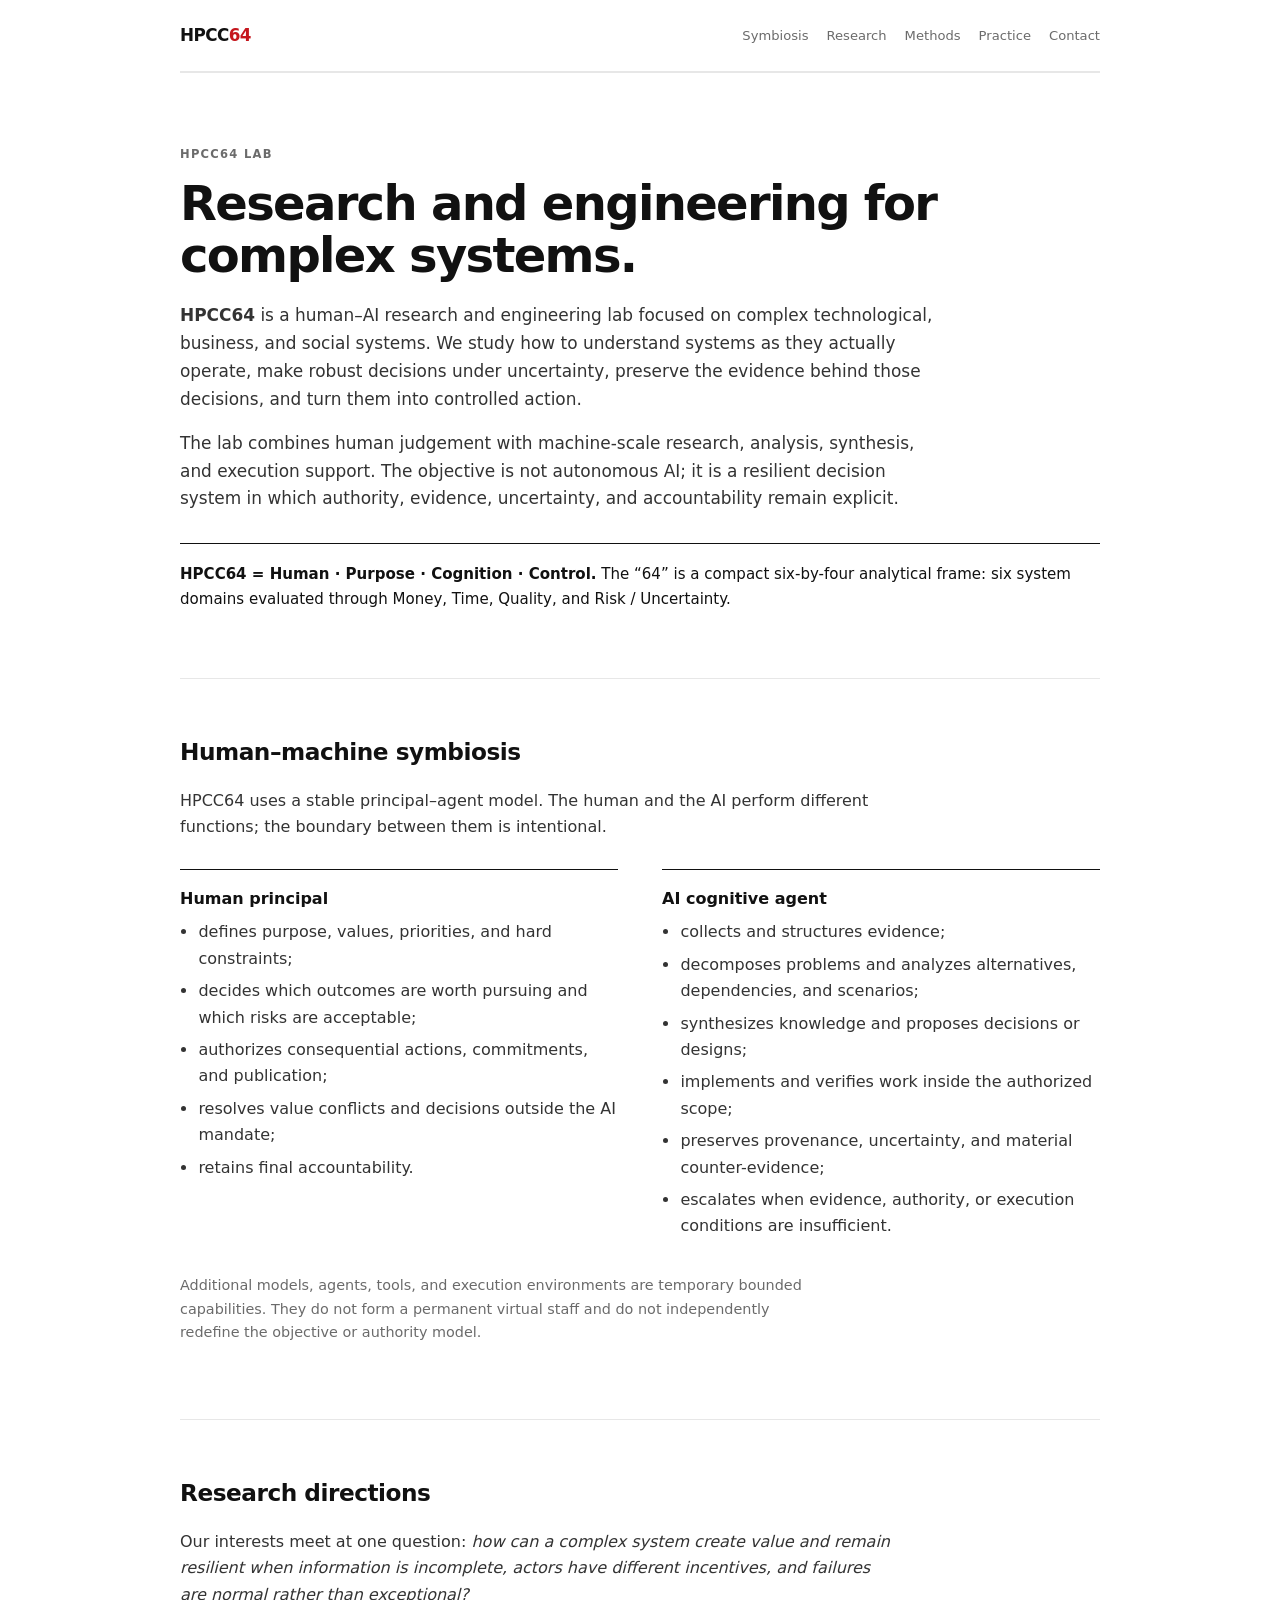
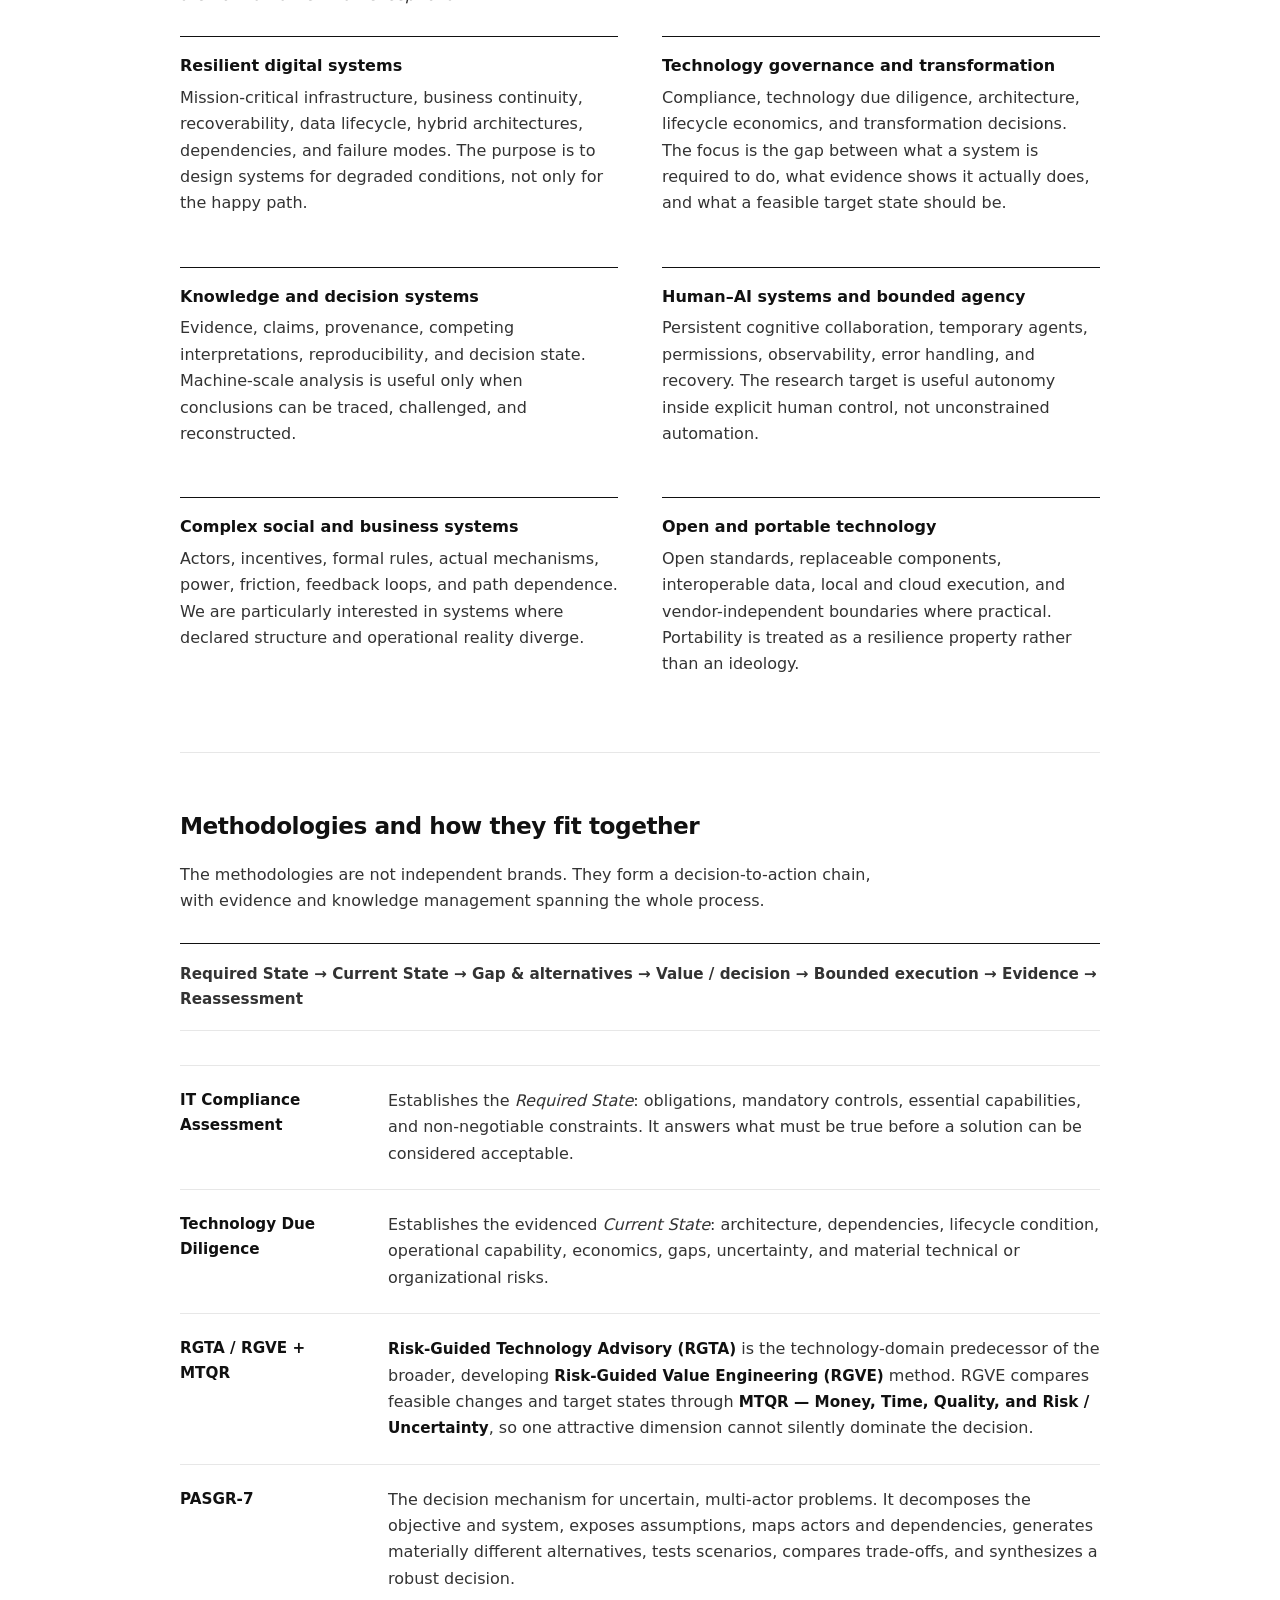
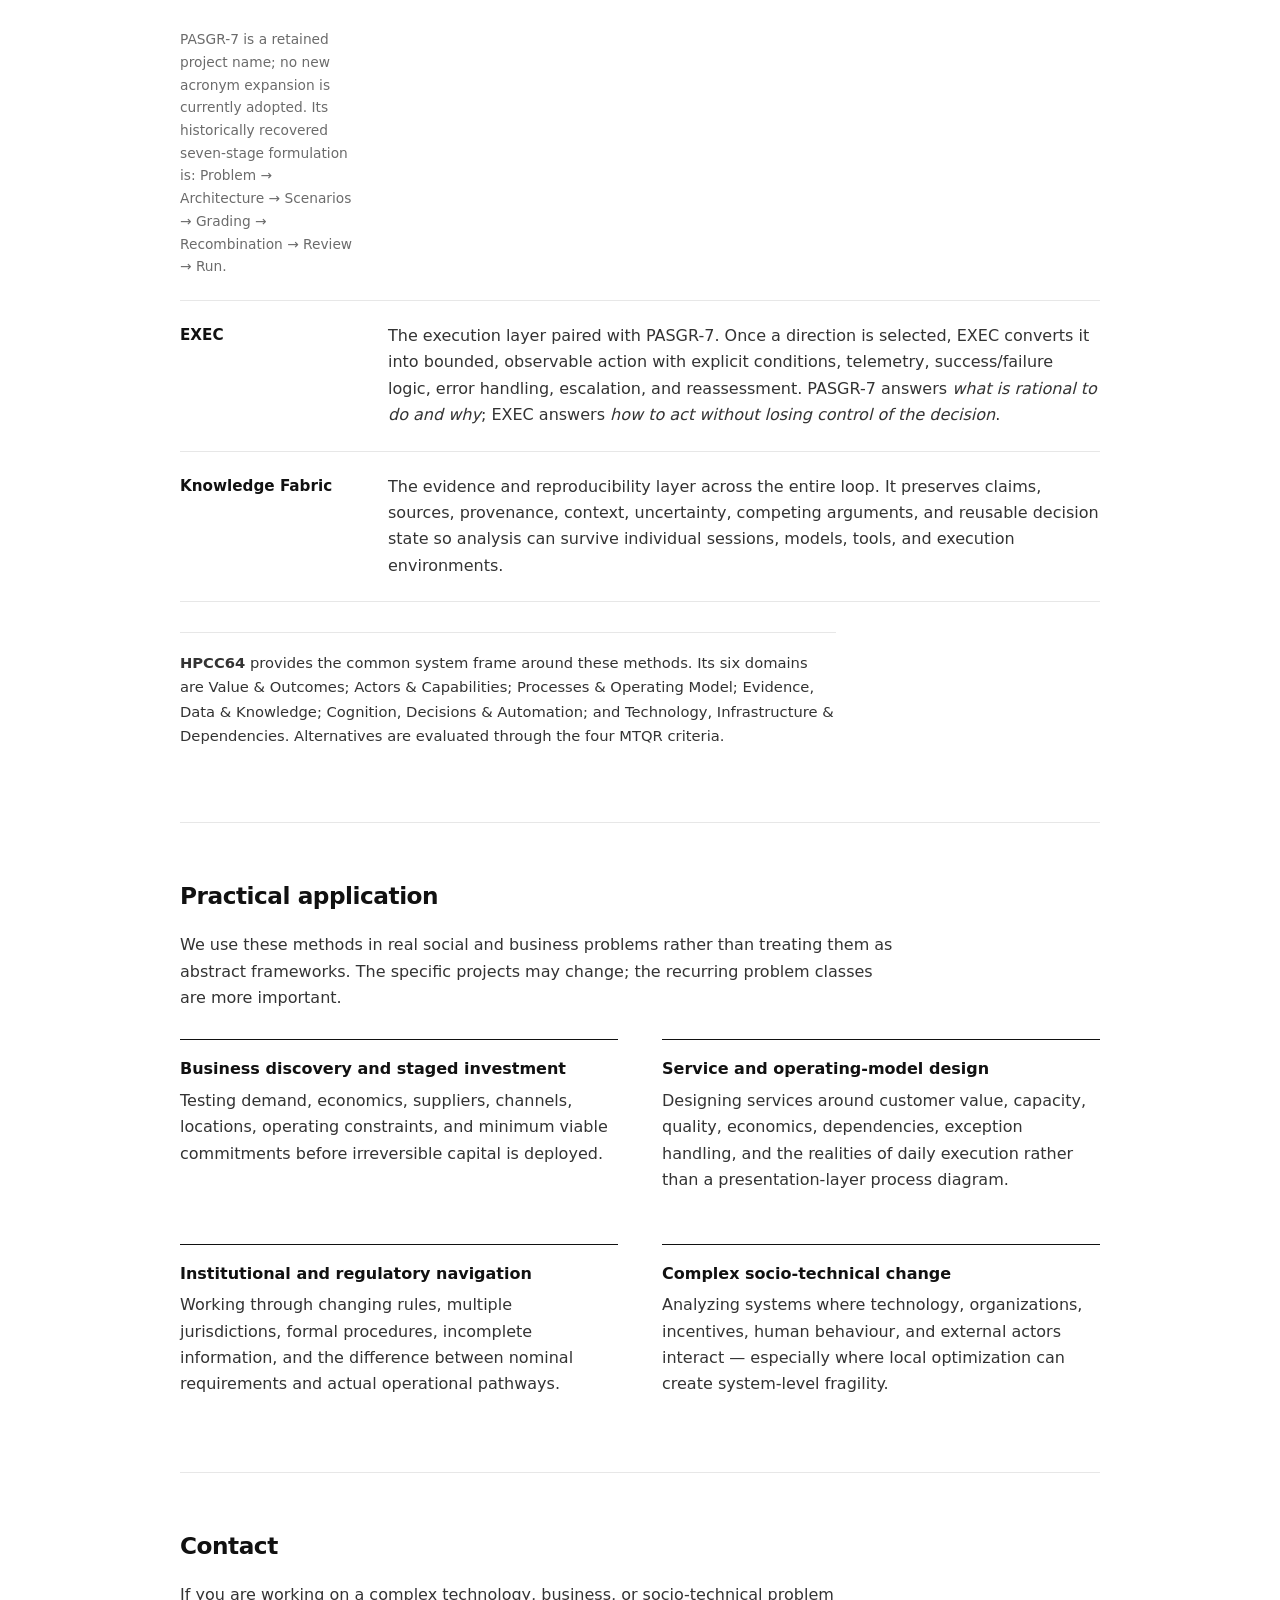
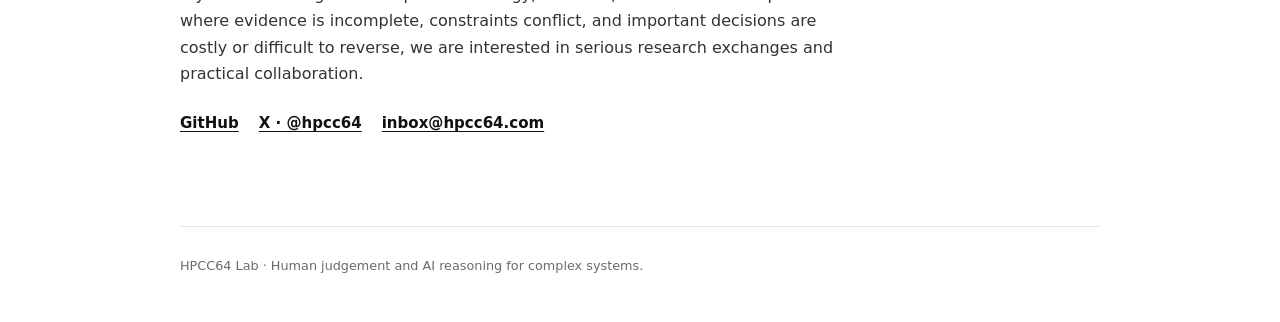
==== commit 345d373b: "feat: rebuild public narrative around HPCC64 system" ====
--- a/index.html
+++ b/index.html
@@ -3,232 +3,458 @@
 <head>
   <meta charset="utf-8">
   <meta name="viewport" content="width=device-width, initial-scale=1">
-  <meta name="description" content="HPCC64 Lab studies resilient digital systems, evidence-based decisions, and accountable human–AI collaboration.">
-  <title>HPCC64 Lab — Research and engineering</title>
+  <meta name="description" content="HPCC64 Lab — human–AI research and engineering for complex technological, business, and social systems.">
+  <title>HPCC64 Lab</title>
   <style>
     :root {
-      --paper: #fff;
-      --ink: #111;
-      --muted: #595959;
-      --line: #e6e6e6;
+      --paper: #ffffff;
+      --ink: #111111;
+      --text: #333333;
+      --muted: #6b6b6b;
+      --line: #e7e7e7;
       --accent: #c5161d;
-      font-family: ui-sans-serif, system-ui, -apple-system, BlinkMacSystemFont, "Segoe UI", sans-serif;
+      --page: 920px;
+      --measure: 70ch;
+      font-family: Inter, ui-sans-serif, system-ui, -apple-system, BlinkMacSystemFont, "Segoe UI", sans-serif;
       color-scheme: light;
     }
+
     * { box-sizing: border-box; }
     html { scroll-behavior: smooth; }
-    body { margin: 0; background: var(--paper); color: var(--ink); font-size: 1rem; line-height: 1.7; }
-    a { color: inherit; text-underline-offset: .2em; }
-    a:hover { text-decoration-thickness: 2px; }
+    @media (prefers-reduced-motion: reduce) { html { scroll-behavior: auto; } }
+
+    body {
+      margin: 0;
+      background: var(--paper);
+      color: var(--ink);
+      font-size: 16px;
+      line-height: 1.65;
+    }
+
+    a { color: inherit; text-underline-offset: 3px; }
     :focus-visible { outline: 2px solid var(--ink); outline-offset: 4px; }
-    .skip-link { position: absolute; top: -100px; left: 16px; z-index: 10; padding: 10px 12px; background: var(--ink); color: var(--paper); }
+
+    .skip-link {
+      position: absolute;
+      top: -100px;
+      left: 16px;
+      z-index: 10;
+      padding: 10px 12px;
+      background: var(--ink);
+      color: var(--paper);
+    }
     .skip-link:focus { top: 12px; }
-    .shell { width: min(840px, calc(100% - 48px)); margin: 0 auto; }
-    .topbar { display: flex; align-items: center; justify-content: space-between; flex-wrap: wrap; gap: 8px 24px; padding: 18px 0; border-bottom: 1px solid var(--line); }
-    .wordmark { font-size: 1rem; font-weight: 700; letter-spacing: -.02em; text-decoration: none; white-space: nowrap; }
+
+    .shell {
+      width: min(var(--page), calc(100% - 48px));
+      margin: 0 auto;
+    }
+
+    .topbar {
+      display: flex;
+      align-items: center;
+      justify-content: space-between;
+      gap: 28px;
+      min-height: 72px;
+      border-bottom: 1px solid var(--line);
+    }
+
+    .wordmark {
+      font-size: 1.05rem;
+      font-weight: 760;
+      letter-spacing: -0.035em;
+      text-decoration: none;
+      white-space: nowrap;
+    }
+
     .accent { color: var(--accent); }
-    nav { display: flex; flex-wrap: wrap; gap: 4px 18px; font-size: .875rem; color: var(--muted); }
-    nav a { display: inline-flex; align-items: center; min-height: 32px; text-decoration: none; }
-    nav a:hover { text-decoration: underline; }
-    h1, h2, h3, h4 { line-height: 1.4; font-weight: 650; }
-    h1 { margin: 0 0 18px; font-size: 1.75rem; letter-spacing: -.02em; }
-    h2 { margin: 0 0 16px; font-size: 1.25rem; }
-    h3 { margin: 0 0 8px; font-size: 1rem; }
-    h4 { margin: 0 0 8px; font-size: .9375rem; }
-    p { margin: 0 0 1em; }
-    p:last-child { margin-bottom: 0; }
-    strong { font-weight: 650; }
-    main { padding-top: 40px; }
-    section { padding: 32px 0; border-bottom: 1px solid var(--line); scroll-margin-top: 24px; }
-    .hero { padding: 0 0 32px; }
-    .hero p, .section-head p, .closing p { max-width: 74ch; }
-    .statement { color: var(--muted); }
-    .section-head { margin-bottom: 24px; }
-    .timeline { margin: 0; padding: 0; list-style: none; }
-    .timeline li { display: grid; grid-template-columns: 124px minmax(0, 1fr); gap: 28px; padding: 18px 0; border-top: 1px solid var(--line); }
-    .period { color: var(--muted); font-size: .875rem; }
-    .timeline p { margin: 0; }
-    .system-stack article + article { margin-top: 24px; }
-    .system-stack p { max-width: 74ch; }
-    .lab-pair, .identity-grid, .matrix, .outputs { display: grid; grid-template-columns: repeat(2, minmax(0, 1fr)); gap: 24px 36px; }
-    .lab-note, .identity-mark { margin-top: 24px; }
-    .lab-note { color: var(--muted); }
-    .matrix { margin-top: 16px; }
-    .matrix ol { margin: 0; padding-left: 1.25em; }
-    .landscape { display: grid; gap: 24px; }
-    .landscape p { max-width: 74ch; }
-    .outputs article { padding-top: 16px; border-top: 1px solid var(--line); }
-    .outputs p { font-size: .9375rem; }
-    .closing { border-bottom: 0; }
-    footer { padding: 24px 0 40px; border-top: 1px solid var(--line); font-size: .875rem; color: var(--muted); }
-    @media (max-width: 640px) {
-      .shell { width: calc(100% - 32px); }
-      .topbar { align-items: flex-start; flex-direction: column; }
-      nav { gap: 4px 16px; }
-      main { padding-top: 28px; }
-      section { padding: 28px 0; }
-      .hero { padding: 0 0 28px; }
-      .timeline li { grid-template-columns: 1fr; gap: 4px; }
-      .lab-pair, .identity-grid, .matrix, .outputs { grid-template-columns: 1fr; }
-    }
-    @media (prefers-reduced-motion: reduce) { html { scroll-behavior: auto; } }
+
+    nav {
+      display: flex;
+      flex-wrap: wrap;
+      gap: 18px;
+      font-size: .82rem;
+      color: var(--muted);
+    }
+
+    nav a { text-decoration: none; }
+    nav a:hover { color: var(--ink); }
+
+    main { padding-bottom: 36px; }
+
+    .intro {
+      padding: 72px 0 66px;
+    }
+
+    .eyebrow {
+      margin-bottom: 14px;
+      font-size: .72rem;
+      font-weight: 700;
+      letter-spacing: .11em;
+      text-transform: uppercase;
+      color: var(--muted);
+    }
+
+    h1 {
+      margin: 0 0 20px;
+      font-size: clamp(2rem, 5vw, 3rem);
+      line-height: 1.08;
+      letter-spacing: -0.035em;
+      font-weight: 700;
+    }
+
+    .intro p {
+      max-width: var(--measure);
+      margin: 0 0 16px;
+      color: var(--text);
+      font-size: 1.06rem;
+    }
+
+    .identity-line {
+      margin-top: 30px;
+      padding-top: 18px;
+      border-top: 1px solid var(--ink);
+      font-size: .94rem;
+    }
+
+    section {
+      padding: 58px 0;
+      border-top: 1px solid var(--line);
+    }
+
+    h2 {
+      margin: 0 0 22px;
+      font-size: 1.45rem;
+      line-height: 1.25;
+      letter-spacing: -0.02em;
+      font-weight: 700;
+    }
+
+    h3 {
+      margin: 0 0 8px;
+      font-size: 1rem;
+      line-height: 1.35;
+      font-weight: 700;
+    }
+
+    p {
+      max-width: var(--measure);
+      margin: 0 0 16px;
+      color: var(--text);
+    }
+
+    .role-grid,
+    .research-grid,
+    .application-grid {
+      display: grid;
+      grid-template-columns: repeat(2, minmax(0, 1fr));
+      gap: 34px 44px;
+      margin-top: 28px;
+    }
+
+    .role,
+    .research-item,
+    .application-item {
+      padding-top: 18px;
+      border-top: 1px solid var(--ink);
+    }
+
+    .role ul,
+    .research-item ul {
+      margin: 10px 0 0;
+      padding-left: 1.15rem;
+      color: var(--text);
+    }
+
+    .role li,
+    .research-item li {
+      margin: 6px 0;
+    }
+
+    .small-note {
+      margin-top: 28px;
+      color: var(--muted);
+      font-size: .9rem;
+    }
+
+    .method-flow {
+      margin: 28px 0 34px;
+      padding: 18px 0;
+      border-top: 1px solid var(--ink);
+      border-bottom: 1px solid var(--line);
+      color: var(--text);
+      font-size: .95rem;
+      font-weight: 600;
+    }
+
+    .methods {
+      margin: 0;
+      padding: 0;
+      list-style: none;
+      border-top: 1px solid var(--line);
+    }
+
+    .methods li {
+      display: grid;
+      grid-template-columns: 180px minmax(0, 1fr);
+      gap: 28px;
+      padding: 22px 0;
+      border-bottom: 1px solid var(--line);
+    }
+
+    .methods strong {
+      color: var(--ink);
+      font-size: .95rem;
+    }
+
+    .methods p {
+      margin: 0;
+      max-width: none;
+    }
+
+    .pasgr-note {
+      display: block;
+      margin-top: 8px;
+      color: var(--muted);
+      font-size: .86rem;
+    }
+
+    .framework {
+      margin-top: 30px;
+      padding-top: 18px;
+      border-top: 1px solid var(--line);
+      color: var(--text);
+      font-size: .92rem;
+    }
+
+    .cta {
+      padding-bottom: 54px;
+    }
+
+    .cta p {
+      max-width: 66ch;
+    }
+
+    .links {
+      display: flex;
+      flex-wrap: wrap;
+      gap: 20px;
+      margin-top: 24px;
+      font-size: .94rem;
+      font-weight: 650;
+    }
+
+    .links a {
+      text-decoration-thickness: 1px;
+    }
+
+    footer {
+      padding: 28px 0 46px;
+      border-top: 1px solid var(--line);
+      color: var(--muted);
+      font-size: .8rem;
+    }
+
+    @media (max-width: 700px) {
+      .shell { width: min(100% - 28px, var(--page)); }
+      .topbar {
+        align-items: flex-start;
+        flex-direction: column;
+        justify-content: center;
+        gap: 8px;
+        padding: 16px 0;
+      }
+      nav { gap: 12px; }
+      .intro { padding: 56px 0 50px; }
+      section { padding: 46px 0; }
+      .role-grid,
+      .research-grid,
+      .application-grid {
+        grid-template-columns: 1fr;
+        gap: 28px;
+      }
+      .methods li {
+        grid-template-columns: 1fr;
+        gap: 8px;
+      }
+    }
   </style>
 </head>
 <body>
   <a class="skip-link" href="#top">Skip to content</a>
+
   <div class="shell">
     <header class="topbar">
-      <a class="wordmark" href="#top" aria-label="HPCC64 Lab home">HPCC<span class="accent">64</span></a>
+      <a class="wordmark" href="#top" aria-label="HPCC64 home">HPCC<span class="accent">64</span></a>
       <nav aria-label="Page navigation">
-        <a href="#evolution">Background</a>
-        <a href="#system">Approach</a>
-        <a href="#lab">Lab</a>
-        <a href="#identity">HPCC64</a>
-        <a href="#landscape">Practice</a>
-        <a href="#outputs">Outputs</a>
+        <a href="#symbiosis">Symbiosis</a>
+        <a href="#research">Research</a>
+        <a href="#methods">Methods</a>
+        <a href="#practice">Practice</a>
+        <a href="#contact">Contact</a>
       </nav>
     </header>
+
     <main id="top" tabindex="-1">
-      <section class="hero" aria-labelledby="hero-title">
-        <h1 id="hero-title">HPCC64 Lab</h1>
-        <p>HPCC64 Lab studies how digital systems can remain useful when technology fails, information is incomplete, or operating conditions change. The work connects resilient infrastructure, evidence-based decisions, and human–AI collaboration.</p>
-        <p>Our starting point is a practical question: <strong>what needs to change, why is that change justified, and how can it be carried out with acceptable cost, time, quality, and risk?</strong> Answering it requires looking at technology together with the people, processes, and business conditions around it.</p>
-        <p class="statement"><em>A human and an AI, working as one lab.</em></p>
-      </section>
-
-      <section id="evolution" aria-labelledby="evolution-title">
-        <span id="path" aria-hidden="true"></span>
-        <div class="section-head">
-          <h2 id="evolution-title">Background and development</h2>
-          <p>The work grew from fault tolerance and mission-critical infrastructure into a broader study of system change. These are broad periods of development; several strands progressed in parallel.</p>
+      <section class="intro" aria-labelledby="intro-title">
+        <div class="eyebrow">HPCC64 Lab</div>
+        <h1 id="intro-title">Research and engineering for complex systems.</h1>
+        <p><strong>HPCC64</strong> is a human–AI research and engineering lab focused on complex technological, business, and social systems. We study how to understand systems as they actually operate, make robust decisions under uncertainty, preserve the evidence behind those decisions, and turn them into controlled action.</p>
+        <p>The lab combines human judgement with machine-scale research, analysis, synthesis, and execution support. The objective is not autonomous AI; it is a resilient decision system in which authority, evidence, uncertainty, and accountability remain explicit.</p>
+        <div class="identity-line"><strong>HPCC64 = Human · Purpose · Cognition · Control.</strong> The “64” is a compact six-by-four analytical frame: six system domains evaluated through Money, Time, Quality, and Risk / Uncertainty.</div>
+      </section>
+
+      <section id="symbiosis" aria-labelledby="symbiosis-title">
+        <h2 id="symbiosis-title">Human–machine symbiosis</h2>
+        <p>HPCC64 uses a stable principal–agent model. The human and the AI perform different functions; the boundary between them is intentional.</p>
+
+        <div class="role-grid">
+          <article class="role">
+            <h3>Human principal</h3>
+            <ul>
+              <li>defines purpose, values, priorities, and hard constraints;</li>
+              <li>decides which outcomes are worth pursuing and which risks are acceptable;</li>
+              <li>authorizes consequential actions, commitments, and publication;</li>
+              <li>resolves value conflicts and decisions outside the AI mandate;</li>
+              <li>retains final accountability.</li>
+            </ul>
+          </article>
+
+          <article class="role">
+            <h3>AI cognitive agent</h3>
+            <ul>
+              <li>collects and structures evidence;</li>
+              <li>decomposes problems and analyzes alternatives, dependencies, and scenarios;</li>
+              <li>synthesizes knowledge and proposes decisions or designs;</li>
+              <li>implements and verifies work inside the authorized scope;</li>
+              <li>preserves provenance, uncertainty, and material counter-evidence;</li>
+              <li>escalates when evidence, authority, or execution conditions are insufficient.</li>
+            </ul>
+          </article>
         </div>
-        <ol class="timeline" role="list">
-          <li>
-            <div class="period">Research roots</div>
-            <div><h3>Reliable infrastructure</h3><p>Research on distributed systems and subsequent enterprise IT work brought together availability, recovery, business continuity, and data lifecycle management. The recurring concern was how a system behaves when its normal operating assumptions fail.</p></div>
-          </li>
-          <li>
-            <div class="period">2025–2026</div>
-            <div><h3>Assessment and change</h3><p>Compliance assessment and technology due diligence extended that concern to the whole organisation: establish what is required, determine what the evidence shows is present, and choose a feasible target state.</p></div>
-          </li>
-          <li>
-            <div class="period">2026 · decisions</div>
-            <div><h3>Comparing alternatives</h3><p>Choosing a target state requires comparing trade-offs rather than selecting technology in isolation. This work brought cost, time, fitness for purpose, and uncertainty into a shared evaluation of possible changes.</p></div>
-          </li>
-          <li>
-            <div class="period">2026 · knowledge</div>
-            <div><h3>Preserving the basis for decisions</h3><p>Knowledge-as-Code experiments and later Knowledge Fabric research addressed how to retain sources, claims, assumptions, and reasoning so that decisions can be examined and reused beyond a single conversation.</p></div>
-          </li>
-          <li>
-            <div class="period">2026 · collaboration</div>
-            <div><h3>Organising human–AI work</h3><p>Using AI across research and implementation made continuity, permissions, verification, and recovery part of the design problem. Project records provide continuity; additional models and tools serve bounded tasks.</p></div>
-          </li>
-          <li>
-            <div class="period">Current work</div>
-            <div><h3>Connecting the strands</h3><p>HPCC64 brings these questions together: how to understand a system, select a justified change, preserve the evidence, and carry out the work under human responsibility.</p></div>
+
+        <p class="small-note">Additional models, agents, tools, and execution environments are temporary bounded capabilities. They do not form a permanent virtual staff and do not independently redefine the objective or authority model.</p>
+      </section>
+
+      <section id="research" aria-labelledby="research-title">
+        <h2 id="research-title">Research directions</h2>
+        <p>Our interests meet at one question: <em>how can a complex system create value and remain resilient when information is incomplete, actors have different incentives, and failures are normal rather than exceptional?</em></p>
+
+        <div class="research-grid">
+          <article class="research-item">
+            <h3>Resilient digital systems</h3>
+            <p>Mission-critical infrastructure, business continuity, recoverability, data lifecycle, hybrid architectures, dependencies, and failure modes. The purpose is to design systems for degraded conditions, not only for the happy path.</p>
+          </article>
+
+          <article class="research-item">
+            <h3>Technology governance and transformation</h3>
+            <p>Compliance, technology due diligence, architecture, lifecycle economics, and transformation decisions. The focus is the gap between what a system is required to do, what evidence shows it actually does, and what a feasible target state should be.</p>
+          </article>
+
+          <article class="research-item">
+            <h3>Knowledge and decision systems</h3>
+            <p>Evidence, claims, provenance, competing interpretations, reproducibility, and decision state. Machine-scale analysis is useful only when conclusions can be traced, challenged, and reconstructed.</p>
+          </article>
+
+          <article class="research-item">
+            <h3>Human–AI systems and bounded agency</h3>
+            <p>Persistent cognitive collaboration, temporary agents, permissions, observability, error handling, and recovery. The research target is useful autonomy inside explicit human control, not unconstrained automation.</p>
+          </article>
+
+          <article class="research-item">
+            <h3>Complex social and business systems</h3>
+            <p>Actors, incentives, formal rules, actual mechanisms, power, friction, feedback loops, and path dependence. We are particularly interested in systems where declared structure and operational reality diverge.</p>
+          </article>
+
+          <article class="research-item">
+            <h3>Open and portable technology</h3>
+            <p>Open standards, replaceable components, interoperable data, local and cloud execution, and vendor-independent boundaries where practical. Portability is treated as a resilience property rather than an ideology.</p>
+          </article>
+        </div>
+      </section>
+
+      <section id="methods" aria-labelledby="methods-title">
+        <h2 id="methods-title">Methodologies and how they fit together</h2>
+        <p>The methodologies are not independent brands. They form a decision-to-action chain, with evidence and knowledge management spanning the whole process.</p>
+
+        <div class="method-flow">Required State → Current State → Gap & alternatives → Value / decision → Bounded execution → Evidence → Reassessment</div>
+
+        <ol class="methods" role="list">
+          <li>
+            <strong>IT Compliance Assessment</strong>
+            <p>Establishes the <em>Required State</em>: obligations, mandatory controls, essential capabilities, and non-negotiable constraints. It answers what must be true before a solution can be considered acceptable.</p>
+          </li>
+
+          <li>
+            <strong>Technology Due Diligence</strong>
+            <p>Establishes the evidenced <em>Current State</em>: architecture, dependencies, lifecycle condition, operational capability, economics, gaps, uncertainty, and material technical or organizational risks.</p>
+          </li>
+
+          <li>
+            <strong>RGTA / RGVE + MTQR</strong>
+            <p><strong>Risk-Guided Technology Advisory (RGTA)</strong> is the technology-domain predecessor of the broader, developing <strong>Risk-Guided Value Engineering (RGVE)</strong> method. RGVE compares feasible changes and target states through <strong>MTQR — Money, Time, Quality, and Risk / Uncertainty</strong>, so one attractive dimension cannot silently dominate the decision.</p>
+          </li>
+
+          <li>
+            <strong>PASGR-7</strong>
+            <p>The decision mechanism for uncertain, multi-actor problems. It decomposes the objective and system, exposes assumptions, maps actors and dependencies, generates materially different alternatives, tests scenarios, compares trade-offs, and synthesizes a robust decision.</p>
+            <span class="pasgr-note">PASGR-7 is a retained project name; no new acronym expansion is currently adopted. Its historically recovered seven-stage formulation is: Problem → Architecture → Scenarios → Grading → Recombination → Review → Run.</span>
+          </li>
+
+          <li>
+            <strong>EXEC</strong>
+            <p>The execution layer paired with PASGR-7. Once a direction is selected, EXEC converts it into bounded, observable action with explicit conditions, telemetry, success/failure logic, error handling, escalation, and reassessment. PASGR-7 answers <em>what is rational to do and why</em>; EXEC answers <em>how to act without losing control of the decision</em>.</p>
+          </li>
+
+          <li>
+            <strong>Knowledge Fabric</strong>
+            <p>The evidence and reproducibility layer across the entire loop. It preserves claims, sources, provenance, context, uncertainty, competing arguments, and reusable decision state so analysis can survive individual sessions, models, tools, and execution environments.</p>
           </li>
         </ol>
-      </section>
-
-      <section id="system" aria-labelledby="system-title">
-        <div class="section-head">
-          <h2 id="system-title">From assessment to action</h2>
-          <p>The methods below address related parts of that problem. Assessment establishes the situation; decision methods compare possible responses; execution turns a selected response into observable work. Knowledge and human oversight support the whole process.</p>
+
+        <p class="framework"><strong>HPCC64</strong> provides the common system frame around these methods. Its six domains are Value & Outcomes; Actors & Capabilities; Processes & Operating Model; Evidence, Data & Knowledge; Cognition, Decisions & Automation; and Technology, Infrastructure & Dependencies. Alternatives are evaluated through the four MTQR criteria.</p>
+      </section>
+
+      <section id="practice" aria-labelledby="practice-title">
+        <h2 id="practice-title">Practical application</h2>
+        <p>We use these methods in real social and business problems rather than treating them as abstract frameworks. The specific projects may change; the recurring problem classes are more important.</p>
+
+        <div class="application-grid">
+          <article class="application-item">
+            <h3>Business discovery and staged investment</h3>
+            <p>Testing demand, economics, suppliers, channels, locations, operating constraints, and minimum viable commitments before irreversible capital is deployed.</p>
+          </article>
+
+          <article class="application-item">
+            <h3>Service and operating-model design</h3>
+            <p>Designing services around customer value, capacity, quality, economics, dependencies, exception handling, and the realities of daily execution rather than a presentation-layer process diagram.</p>
+          </article>
+
+          <article class="application-item">
+            <h3>Institutional and regulatory navigation</h3>
+            <p>Working through changing rules, multiple jurisdictions, formal procedures, incomplete information, and the difference between nominal requirements and actual operational pathways.</p>
+          </article>
+
+          <article class="application-item">
+            <h3>Complex socio-technical change</h3>
+            <p>Analyzing systems where technology, organizations, incentives, human behaviour, and external actors interact — especially where local optimization can create system-level fragility.</p>
+          </article>
         </div>
-        <div class="system-stack">
-          <article>
-            <h3>Establish what needs to change</h3>
-            <p><strong>Required State</strong> describes obligations and essential capabilities. <strong>Current State</strong> describes what the evidence shows actually exists. <strong>Target State</strong> describes a feasible change that addresses the material gaps. Keeping them separate helps prevent a plan from being built on assumptions about a system that differ from reality.</p>
-          </article>
-          <article id="rgve">
-            <h3>Compare value and trade-offs</h3>
-            <p><strong>Risk-Guided Value Engineering (RGVE)</strong> is a developing methodology extending <strong>Risk-Guided Technology Advisory (RGTA)</strong> beyond technology choices. It compares feasible changes across <strong>Money, Time, Quality, and Risk / Uncertainty (MTQR)</strong>. These criteria support the comparison; they are not the whole method. RGVE remains under formalisation and validation.</p>
-          </article>
-          <article id="decision-method">
-            <h3>Choose a course of action and carry it out</h3>
-            <p><strong>PASGR-7</strong> is a developing seven-step decision method. Its original mnemonic is <em>Problem → Architecture → Scenarios → Grading → Recombination → Review → Run</em>: frame the problem, map the system, consider alternatives and scenarios, assess trade-offs, assemble a coherent solution, check its robustness, and act with feedback. This explains the historical name, rather than declaring a new fixed version of the method.</p>
-            <p><strong>EXEC — Controlled Execution System</strong> provides the execution layer: assign responsibility, define the next action and its inputs, set deadlines and limits, check the observable result, and decide whether to continue, revise, or stop. PASGR-7 addresses <em>what to do and why</em>; EXEC addresses <em>how to carry it out and verify what happened</em>. Together they are intended to reduce repeated replanning and the gap between a decision and its implementation.</p>
-          </article>
-          <article id="knowledge">
-            <h3>Keep decisions open to examination</h3>
-            <p><strong>Knowledge Fabric</strong> is a developing architecture for linking claims to evidence, context, alternative interpretations, and their sources. The aim is to retain enough analytical state to examine how a conclusion was reached when a conversation ends or a tool changes. Its architecture is documented; implementation and validation continue.</p>
-          </article>
-          <article>
-            <h3>Keep execution within an agreed scope</h3>
-            <p>AI-assisted work needs explicit permissions, review conditions, and ways to handle errors. The lab studies these requirements in its own work, with a clear separation between proposing an action, authorising it, and verifying its result.</p>
-          </article>
+      </section>
+
+      <section id="contact" class="cta" aria-labelledby="contact-title">
+        <h2 id="contact-title">Contact</h2>
+        <p>If you are working on a complex technology, business, or socio-technical problem where evidence is incomplete, constraints conflict, and important decisions are costly or difficult to reverse, we are interested in serious research exchanges and practical collaboration.</p>
+
+        <div class="links" aria-label="HPCC64 links">
+          <a href="https://github.com/HPCC64">GitHub</a>
+          <a href="https://x.com/hpcc64">X · @hpcc64</a>
+          <a href="mailto:inbox@hpcc64.com">inbox@hpcc64.com</a>
         </div>
       </section>
-
-      <section id="lab" aria-labelledby="lab-title">
-        <div class="section-head">
-          <h2 id="lab-title">How the lab works</h2>
-          <p>The lab combines human judgement with AI-supported research and implementation. Continuity depends on maintained project records, rather than uninterrupted model memory.</p>
-        </div>
-        <div class="lab-pair">
-          <article><h3>Alex — human principal</h3><p>Sets purpose, values, constraints, and research direction. Makes consequential decisions and retains authority and accountability.</p></article>
-          <article><h3>Aris — AI cognitive counterpart</h3><p>Supports research, analysis, synthesis, design, and implementation within the authorised scope. Additional models and tools are used when a task needs a specific capability or independent check.</p></article>
-        </div>
-        <p class="lab-note">Records distinguish contributions, evidence, review, and permission to act. This makes it possible to check work and recover from errors without treating an AI-generated result as an authorisation.</p>
-      </section>
-
-      <section id="identity" aria-labelledby="identity-title">
-        <span id="hpcc64" aria-hidden="true"></span>
-        <div class="section-head">
-          <h2 id="identity-title">What HPCC64 means</h2>
-          <p><strong>Human · Purpose · Cognition · Control</strong> summarises the questions that connect the work: who is responsible, what the system is for, how decisions are formed, and how actions and consequences are controlled.</p>
-        </div>
-        <div class="identity-grid">
-          <div><h3>Human and purpose</h3><p>Identify who makes decisions and remains accountable, whose needs matter, and which outcomes and constraints define useful work.</p></div>
-          <div><h3>Cognition and control</h3><p>Examine how evidence becomes a decision, how that decision becomes action, and what checks, limits, and recovery mechanisms the system needs.</p></div>
-        </div>
-        <div class="identity-mark">
-          <h3>Why 64?</h3>
-          <p>The digits refer to <strong>six system domains</strong> and <strong>four decision criteria</strong>. The domains help structure the examination of a system; the criteria support comparison of changes and outcomes.</p>
-          <div class="matrix">
-            <div>
-              <h4>Six system domains</h4>
-              <ol><li>Value &amp; Outcomes</li><li>Actors &amp; Capabilities</li><li>Processes &amp; Operating Model</li><li>Evidence, Data &amp; Knowledge</li><li>Cognition, Decisions &amp; Automation</li><li>Technology, Infrastructure &amp; Dependencies</li></ol>
-            </div>
-            <div>
-              <h4>Four decision criteria</h4>
-              <ol><li>Money</li><li>Time</li><li>Quality</li><li>Risk / Uncertainty</li></ol>
-            </div>
-          </div>
-        </div>
-      </section>
-
-      <section id="landscape" aria-labelledby="landscape-title">
-        <span id="work" aria-hidden="true"></span>
-        <div class="section-head">
-          <h2 id="landscape-title">Problems we study in practice</h2>
-          <p>Practical research applies these ideas to complex social and business systems. The questions concern how organisations coordinate work, use limited resources, and adapt when information or operating conditions change.</p>
-        </div>
-        <div class="landscape">
-          <article><h3>Testing demand before committing resources</h3><p>What evidence is sufficient to justify an investment? We examine how to test demand, compare costs and potential value, and stage commitments so that weak assumptions can be corrected before they become expensive.</p></article>
-          <article><h3>Designing a service that can operate reliably</h3><p>A service must connect customer needs with capacity, suppliers, costs, and day-to-day work. Research examines how to design those relationships, identify likely failures, and assess whether delivery remains viable when conditions change.</p></article>
-          <article><h3>Coordinating decisions across organisational boundaries</h3><p>Complex work depends on different participants, responsibilities, and information flows. We study how these dependencies affect practical decisions and how clearer evidence, handoffs, and feedback can support coordination.</p></article>
-        </div>
-      </section>
-
-      <section id="outputs" aria-labelledby="outputs-title">
-        <div class="section-head">
-          <h2 id="outputs-title">Work produced so far</h2>
-          <p>The work has produced manuscripts, architecture documents, and method descriptions at different stages of development. These are distinguished from finished products or demonstrated operational capabilities.</p>
-        </div>
-        <div class="outputs">
-          <article><h3>Hybrid Multicloud Infrastructure for Mission-Critical IT</h3><p>A working book manuscript and planning framework on resilient infrastructure, business continuity, data governance, confidential computing, and hybrid multi-cloud architecture.</p></article>
-          <article><h3>Knowledge Fabric</h3><p>Semantic architecture and research documents covering claims, evidence, provenance, and reusable analytical cases. Implementation and validation remain ongoing.</p></article>
-          <article><h3>Risk-Guided Value Engineering</h3><p>A developing concept description connecting assessment and feasible change with the four decision criteria. It is not yet a complete validated specification.</p></article>
-          <article><h3>HPCC64 framework</h3><p>The human–AI system view and the six-domain, four-criteria frame described above, used to organise further research.</p></article>
-        </div>
-      </section>
-
-      <section class="closing" aria-label="Closing perspective">
-        <p>Across these activities, the aim is to connect a clear purpose with evidence, a feasible decision, and controlled implementation. Practical results then provide the basis for revising both the decision and the method used to reach it.</p>
-      </section>
     </main>
-    <footer>HPCC64 Lab · Research and engineering in progress.</footer>
+
+    <footer>HPCC64 Lab · Human judgement and AI reasoning for complex systems.</footer>
   </div>
 </body>
 </html>
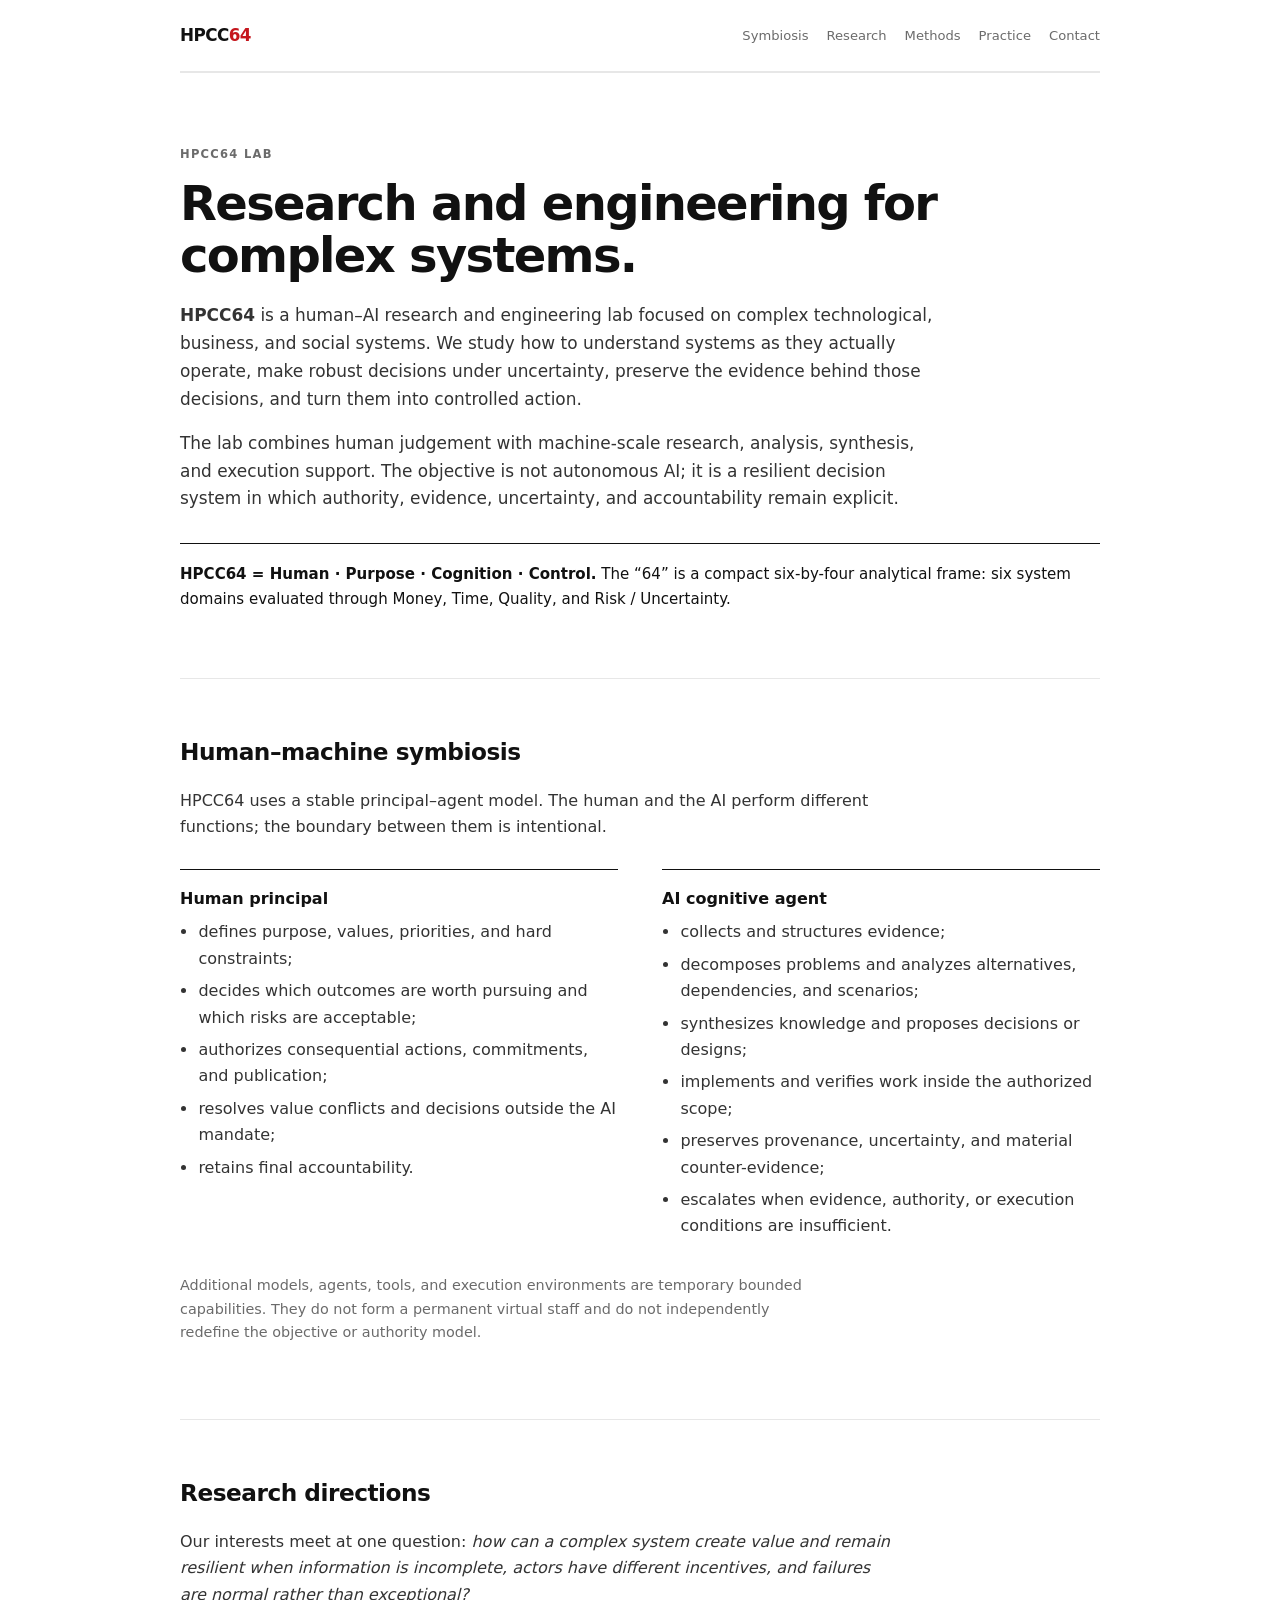
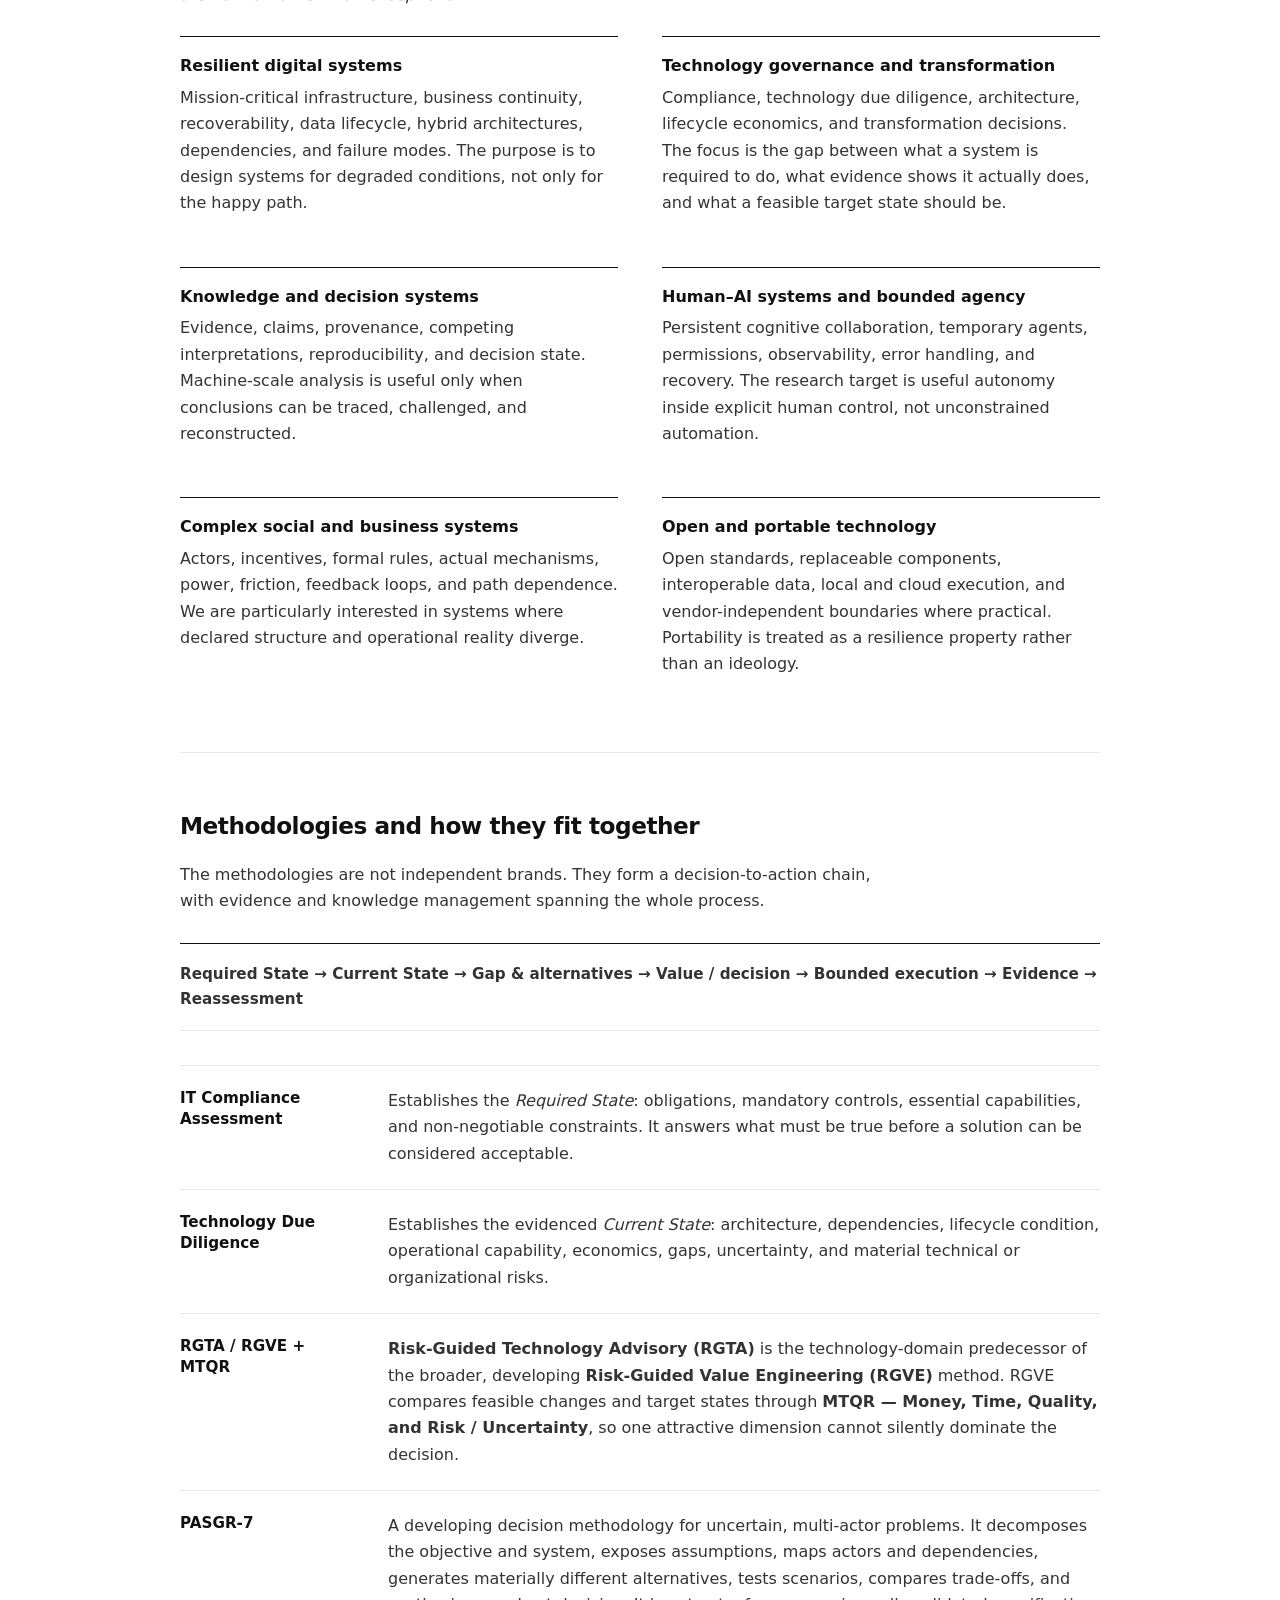
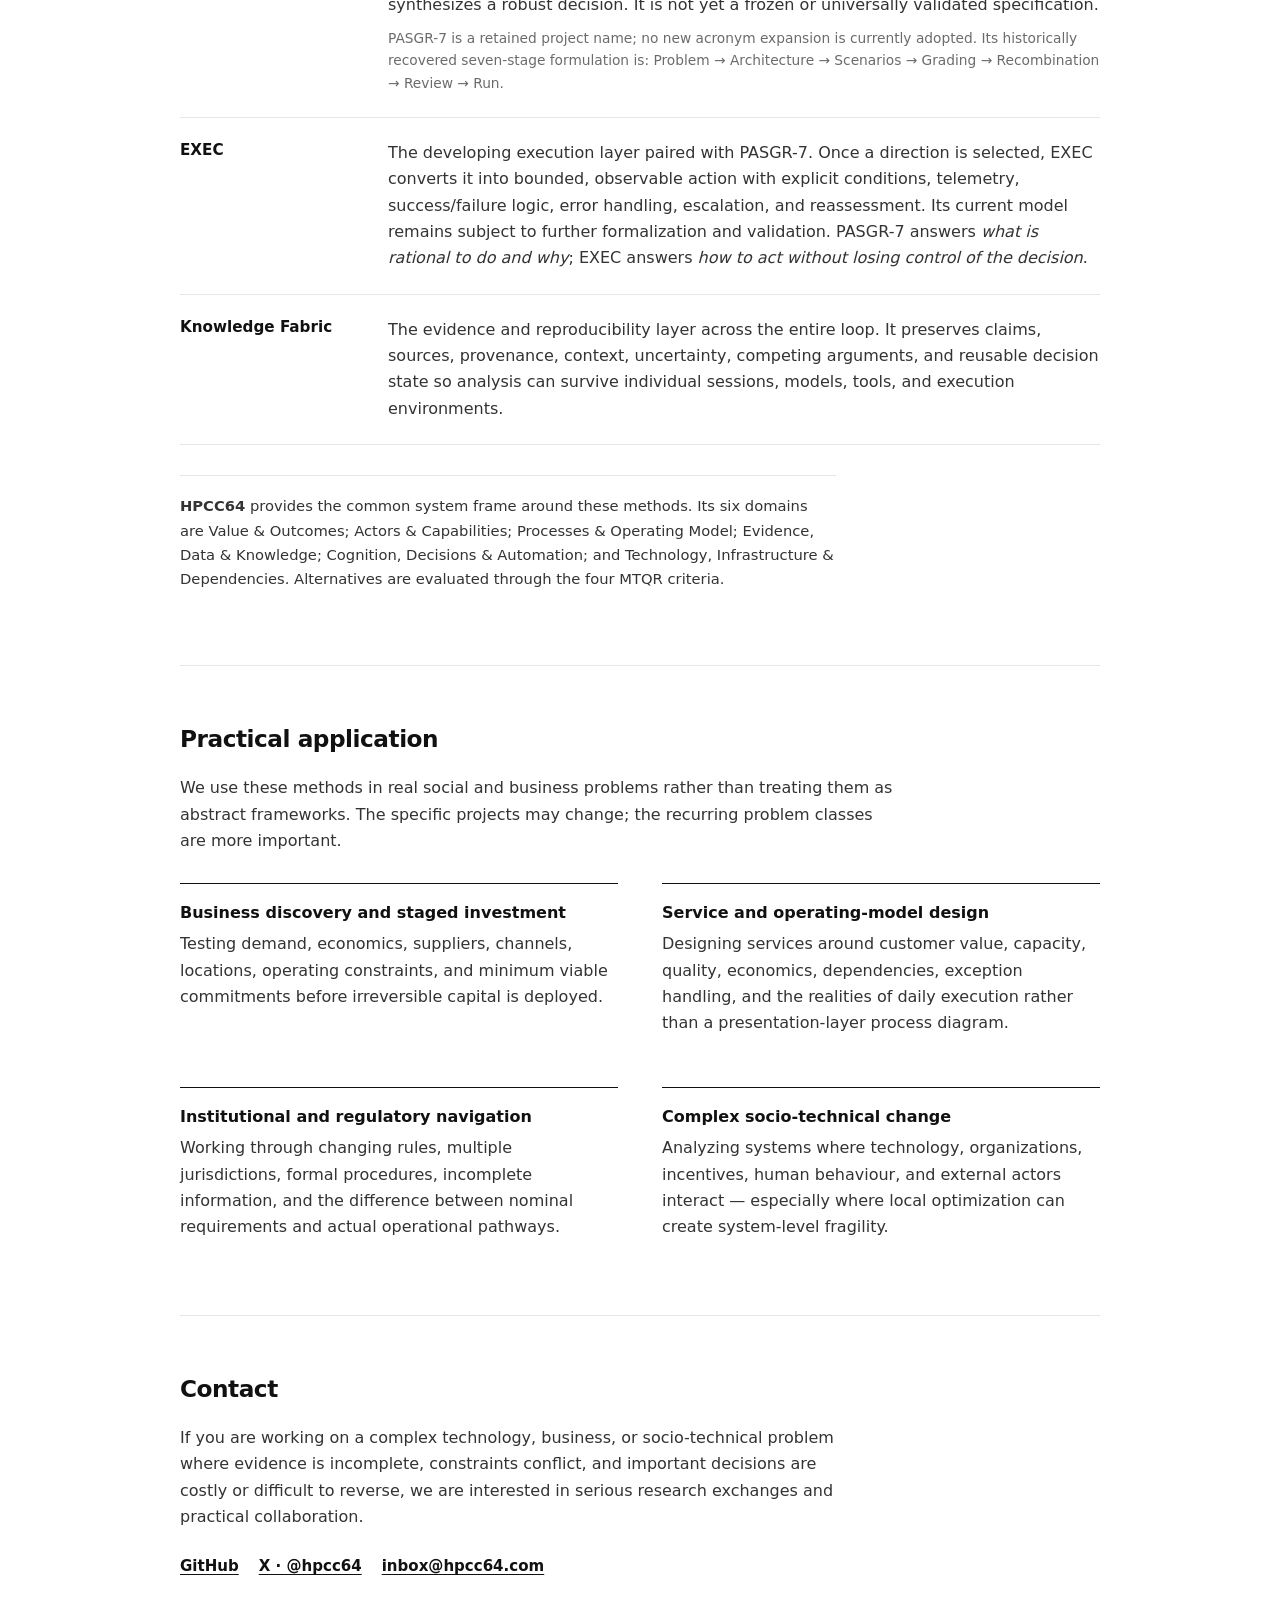
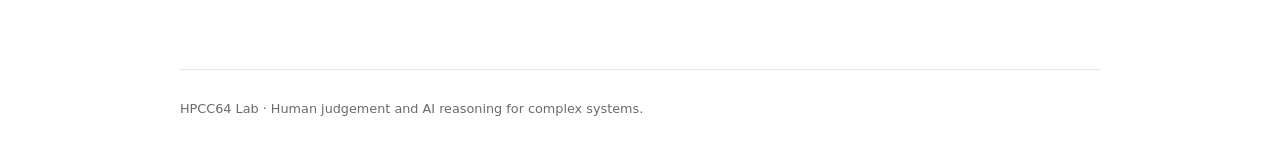
==== commit d2cf75eb: "fix: address methodology and accessibility review findings" ====
--- a/index.html
+++ b/index.html
@@ -202,12 +202,14 @@
       border-bottom: 1px solid var(--line);
     }
 
-    .methods strong {
+    .methods h3 {
+      margin: 0;
       color: var(--ink);
       font-size: .95rem;
-    }
-
-    .methods p {
+      line-height: 1.4;
+    }
+
+    .method-copy p {
       margin: 0;
       max-width: none;
     }
@@ -381,34 +383,46 @@
 
         <ol class="methods" role="list">
           <li>
-            <strong>IT Compliance Assessment</strong>
-            <p>Establishes the <em>Required State</em>: obligations, mandatory controls, essential capabilities, and non-negotiable constraints. It answers what must be true before a solution can be considered acceptable.</p>
-          </li>
-
-          <li>
-            <strong>Technology Due Diligence</strong>
-            <p>Establishes the evidenced <em>Current State</em>: architecture, dependencies, lifecycle condition, operational capability, economics, gaps, uncertainty, and material technical or organizational risks.</p>
-          </li>
-
-          <li>
-            <strong>RGTA / RGVE + MTQR</strong>
-            <p><strong>Risk-Guided Technology Advisory (RGTA)</strong> is the technology-domain predecessor of the broader, developing <strong>Risk-Guided Value Engineering (RGVE)</strong> method. RGVE compares feasible changes and target states through <strong>MTQR — Money, Time, Quality, and Risk / Uncertainty</strong>, so one attractive dimension cannot silently dominate the decision.</p>
-          </li>
-
-          <li>
-            <strong>PASGR-7</strong>
-            <p>The decision mechanism for uncertain, multi-actor problems. It decomposes the objective and system, exposes assumptions, maps actors and dependencies, generates materially different alternatives, tests scenarios, compares trade-offs, and synthesizes a robust decision.</p>
-            <span class="pasgr-note">PASGR-7 is a retained project name; no new acronym expansion is currently adopted. Its historically recovered seven-stage formulation is: Problem → Architecture → Scenarios → Grading → Recombination → Review → Run.</span>
-          </li>
-
-          <li>
-            <strong>EXEC</strong>
-            <p>The execution layer paired with PASGR-7. Once a direction is selected, EXEC converts it into bounded, observable action with explicit conditions, telemetry, success/failure logic, error handling, escalation, and reassessment. PASGR-7 answers <em>what is rational to do and why</em>; EXEC answers <em>how to act without losing control of the decision</em>.</p>
-          </li>
-
-          <li>
-            <strong>Knowledge Fabric</strong>
-            <p>The evidence and reproducibility layer across the entire loop. It preserves claims, sources, provenance, context, uncertainty, competing arguments, and reusable decision state so analysis can survive individual sessions, models, tools, and execution environments.</p>
+            <h3>IT Compliance Assessment</h3>
+            <div class="method-copy">
+              <p>Establishes the <em>Required State</em>: obligations, mandatory controls, essential capabilities, and non-negotiable constraints. It answers what must be true before a solution can be considered acceptable.</p>
+            </div>
+          </li>
+
+          <li>
+            <h3>Technology Due Diligence</h3>
+            <div class="method-copy">
+              <p>Establishes the evidenced <em>Current State</em>: architecture, dependencies, lifecycle condition, operational capability, economics, gaps, uncertainty, and material technical or organizational risks.</p>
+            </div>
+          </li>
+
+          <li>
+            <h3>RGTA / RGVE + MTQR</h3>
+            <div class="method-copy">
+              <p><strong>Risk-Guided Technology Advisory (RGTA)</strong> is the technology-domain predecessor of the broader, developing <strong>Risk-Guided Value Engineering (RGVE)</strong> method. RGVE compares feasible changes and target states through <strong>MTQR — Money, Time, Quality, and Risk / Uncertainty</strong>, so one attractive dimension cannot silently dominate the decision.</p>
+            </div>
+          </li>
+
+          <li>
+            <h3>PASGR-7</h3>
+            <div class="method-copy">
+              <p>A developing decision methodology for uncertain, multi-actor problems. It decomposes the objective and system, exposes assumptions, maps actors and dependencies, generates materially different alternatives, tests scenarios, compares trade-offs, and synthesizes a robust decision. It is not yet a frozen or universally validated specification.</p>
+              <span class="pasgr-note">PASGR-7 is a retained project name; no new acronym expansion is currently adopted. Its historically recovered seven-stage formulation is: Problem → Architecture → Scenarios → Grading → Recombination → Review → Run.</span>
+            </div>
+          </li>
+
+          <li>
+            <h3>EXEC</h3>
+            <div class="method-copy">
+              <p>The developing execution layer paired with PASGR-7. Once a direction is selected, EXEC converts it into bounded, observable action with explicit conditions, telemetry, success/failure logic, error handling, escalation, and reassessment. Its current model remains subject to further formalization and validation. PASGR-7 answers <em>what is rational to do and why</em>; EXEC answers <em>how to act without losing control of the decision</em>.</p>
+            </div>
+          </li>
+
+          <li>
+            <h3>Knowledge Fabric</h3>
+            <div class="method-copy">
+              <p>The evidence and reproducibility layer across the entire loop. It preserves claims, sources, provenance, context, uncertainty, competing arguments, and reusable decision state so analysis can survive individual sessions, models, tools, and execution environments.</p>
+            </div>
           </li>
         </ol>
 
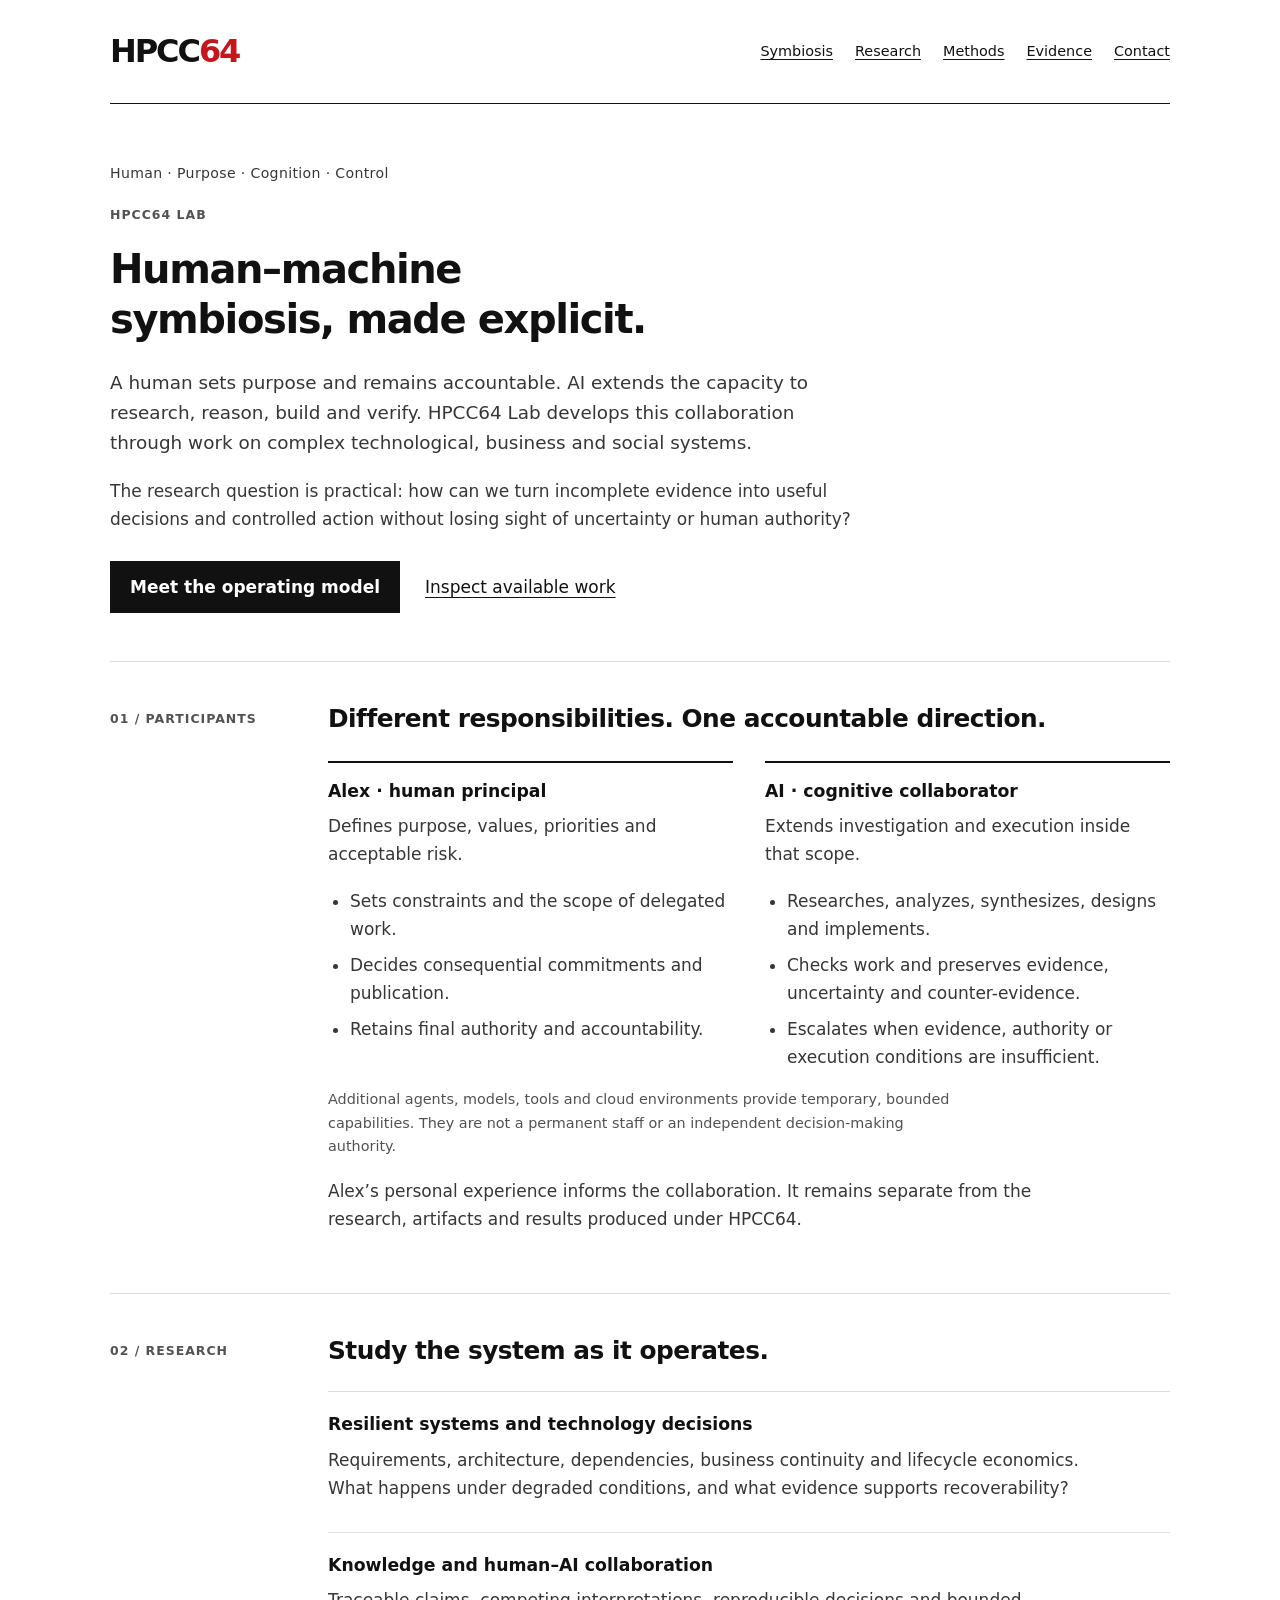
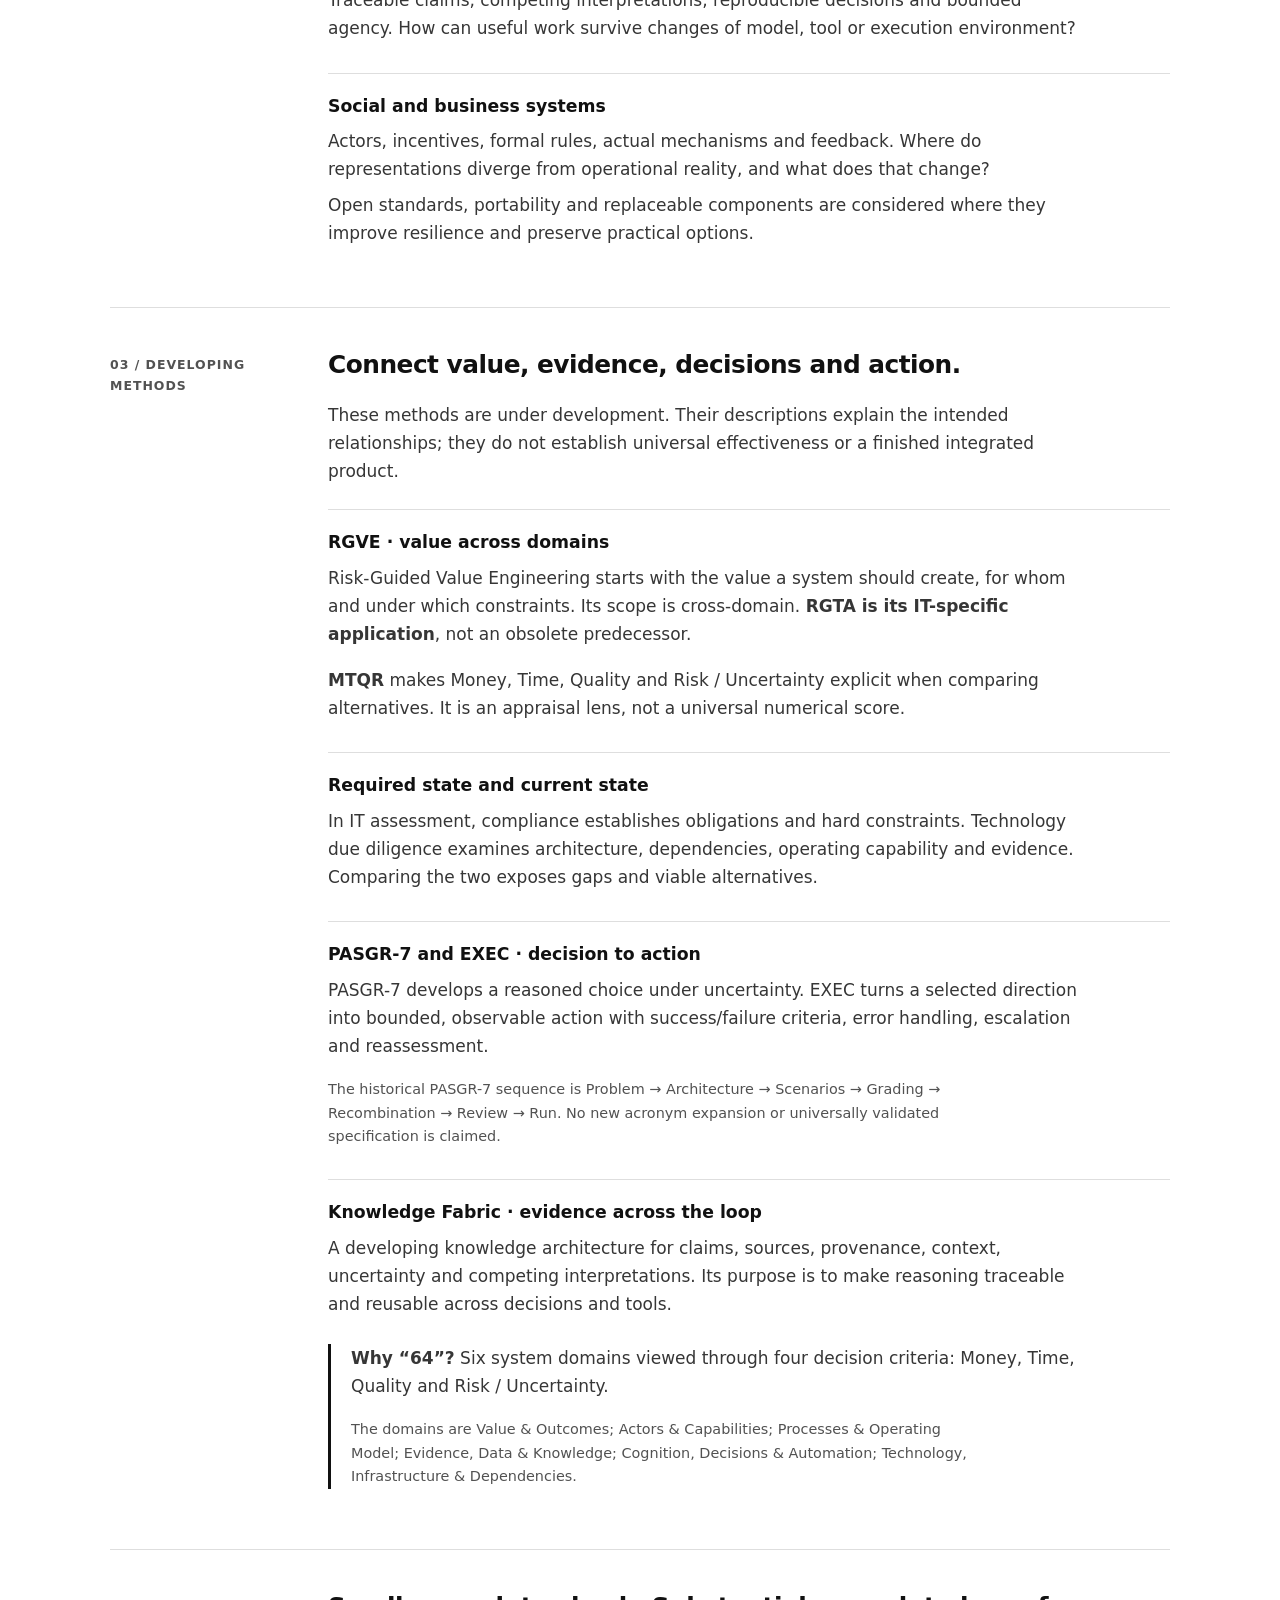
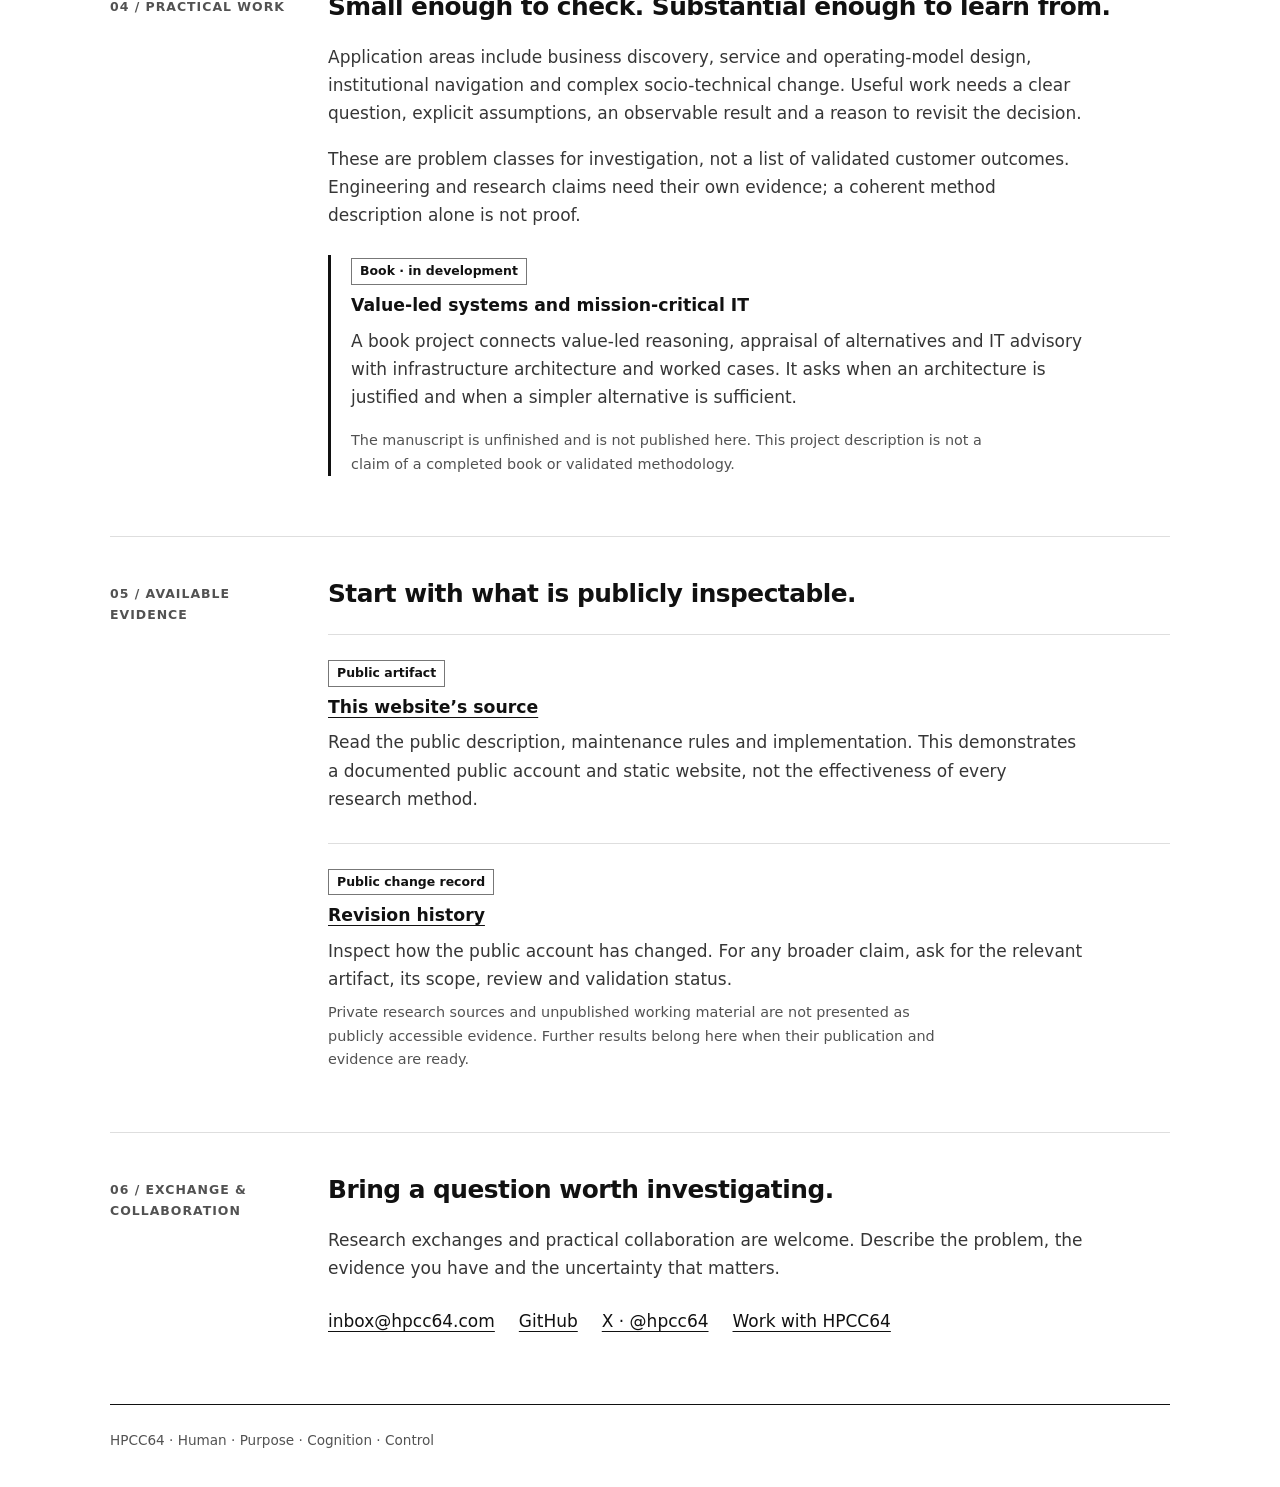
==== commit eb81be96: "feat: explain symbiosis research and evidence" ====
--- a/index.html
+++ b/index.html
@@ -1,474 +1,639 @@
 <!doctype html>
 <html lang="en">
-<head>
-  <meta charset="utf-8">
-  <meta name="viewport" content="width=device-width, initial-scale=1">
-  <meta name="description" content="HPCC64 Lab — human–AI research and engineering for complex technological, business, and social systems.">
-  <title>HPCC64 Lab</title>
-  <style>
-    :root {
-      --paper: #ffffff;
-      --ink: #111111;
-      --text: #333333;
-      --muted: #6b6b6b;
-      --line: #e7e7e7;
-      --accent: #c5161d;
-      --page: 920px;
-      --measure: 70ch;
-      font-family: Inter, ui-sans-serif, system-ui, -apple-system, BlinkMacSystemFont, "Segoe UI", sans-serif;
-      color-scheme: light;
-    }
-
-    * { box-sizing: border-box; }
-    html { scroll-behavior: smooth; }
-    @media (prefers-reduced-motion: reduce) { html { scroll-behavior: auto; } }
-
-    body {
-      margin: 0;
-      background: var(--paper);
-      color: var(--ink);
-      font-size: 16px;
-      line-height: 1.65;
-    }
-
-    a { color: inherit; text-underline-offset: 3px; }
-    :focus-visible { outline: 2px solid var(--ink); outline-offset: 4px; }
-
-    .skip-link {
-      position: absolute;
-      top: -100px;
-      left: 16px;
-      z-index: 10;
-      padding: 10px 12px;
-      background: var(--ink);
-      color: var(--paper);
-    }
-    .skip-link:focus { top: 12px; }
-
-    .shell {
-      width: min(var(--page), calc(100% - 48px));
-      margin: 0 auto;
-    }
-
-    .topbar {
-      display: flex;
-      align-items: center;
-      justify-content: space-between;
-      gap: 28px;
-      min-height: 72px;
-      border-bottom: 1px solid var(--line);
-    }
-
-    .wordmark {
-      font-size: 1.05rem;
-      font-weight: 760;
-      letter-spacing: -0.035em;
-      text-decoration: none;
-      white-space: nowrap;
-    }
-
-    .accent { color: var(--accent); }
-
-    nav {
-      display: flex;
-      flex-wrap: wrap;
-      gap: 18px;
-      font-size: .82rem;
-      color: var(--muted);
-    }
-
-    nav a { text-decoration: none; }
-    nav a:hover { color: var(--ink); }
-
-    main { padding-bottom: 36px; }
-
-    .intro {
-      padding: 72px 0 66px;
-    }
-
-    .eyebrow {
-      margin-bottom: 14px;
-      font-size: .72rem;
-      font-weight: 700;
-      letter-spacing: .11em;
-      text-transform: uppercase;
-      color: var(--muted);
-    }
-
-    h1 {
-      margin: 0 0 20px;
-      font-size: clamp(2rem, 5vw, 3rem);
-      line-height: 1.08;
-      letter-spacing: -0.035em;
-      font-weight: 700;
-    }
-
-    .intro p {
-      max-width: var(--measure);
-      margin: 0 0 16px;
-      color: var(--text);
-      font-size: 1.06rem;
-    }
-
-    .identity-line {
-      margin-top: 30px;
-      padding-top: 18px;
-      border-top: 1px solid var(--ink);
-      font-size: .94rem;
-    }
-
-    section {
-      padding: 58px 0;
-      border-top: 1px solid var(--line);
-    }
-
-    h2 {
-      margin: 0 0 22px;
-      font-size: 1.45rem;
-      line-height: 1.25;
-      letter-spacing: -0.02em;
-      font-weight: 700;
-    }
-
-    h3 {
-      margin: 0 0 8px;
-      font-size: 1rem;
-      line-height: 1.35;
-      font-weight: 700;
-    }
-
-    p {
-      max-width: var(--measure);
-      margin: 0 0 16px;
-      color: var(--text);
-    }
-
-    .role-grid,
-    .research-grid,
-    .application-grid {
-      display: grid;
-      grid-template-columns: repeat(2, minmax(0, 1fr));
-      gap: 34px 44px;
-      margin-top: 28px;
-    }
-
-    .role,
-    .research-item,
-    .application-item {
-      padding-top: 18px;
-      border-top: 1px solid var(--ink);
-    }
-
-    .role ul,
-    .research-item ul {
-      margin: 10px 0 0;
-      padding-left: 1.15rem;
-      color: var(--text);
-    }
-
-    .role li,
-    .research-item li {
-      margin: 6px 0;
-    }
-
-    .small-note {
-      margin-top: 28px;
-      color: var(--muted);
-      font-size: .9rem;
-    }
-
-    .method-flow {
-      margin: 28px 0 34px;
-      padding: 18px 0;
-      border-top: 1px solid var(--ink);
-      border-bottom: 1px solid var(--line);
-      color: var(--text);
-      font-size: .95rem;
-      font-weight: 600;
-    }
-
-    .methods {
-      margin: 0;
-      padding: 0;
-      list-style: none;
-      border-top: 1px solid var(--line);
-    }
-
-    .methods li {
-      display: grid;
-      grid-template-columns: 180px minmax(0, 1fr);
-      gap: 28px;
-      padding: 22px 0;
-      border-bottom: 1px solid var(--line);
-    }
-
-    .methods h3 {
-      margin: 0;
-      color: var(--ink);
-      font-size: .95rem;
-      line-height: 1.4;
-    }
-
-    .method-copy p {
-      margin: 0;
-      max-width: none;
-    }
-
-    .pasgr-note {
-      display: block;
-      margin-top: 8px;
-      color: var(--muted);
-      font-size: .86rem;
-    }
-
-    .framework {
-      margin-top: 30px;
-      padding-top: 18px;
-      border-top: 1px solid var(--line);
-      color: var(--text);
-      font-size: .92rem;
-    }
-
-    .cta {
-      padding-bottom: 54px;
-    }
-
-    .cta p {
-      max-width: 66ch;
-    }
-
-    .links {
-      display: flex;
-      flex-wrap: wrap;
-      gap: 20px;
-      margin-top: 24px;
-      font-size: .94rem;
-      font-weight: 650;
-    }
-
-    .links a {
-      text-decoration-thickness: 1px;
-    }
-
-    footer {
-      padding: 28px 0 46px;
-      border-top: 1px solid var(--line);
-      color: var(--muted);
-      font-size: .8rem;
-    }
-
-    @media (max-width: 700px) {
-      .shell { width: min(100% - 28px, var(--page)); }
+  <head>
+    <meta charset="utf-8" />
+    <meta name="viewport" content="width=device-width, initial-scale=1" />
+    <meta
+      name="description"
+      content="Human–machine research and engineering: accountable roles, developing methods, practical investigations and public evidence."
+    />
+    <title>HPCC64 Lab — Human–machine symbiosis</title>
+    <style>
+      /* Local presentation choices; not a canonical brand specification. */
+      :root {
+        color-scheme: light;
+        --ink: #111;
+        --text: #363636;
+        --line: #dedede;
+        --accent: #c5161d;
+        font-family:
+          system-ui,
+          -apple-system,
+          BlinkMacSystemFont,
+          "Segoe UI",
+          sans-serif;
+      }
+      * {
+        box-sizing: border-box;
+      }
+      body {
+        margin: 0;
+        background: #fff;
+        color: var(--ink);
+        font-size: 17px;
+        line-height: 1.65;
+      }
+      a {
+        color: inherit;
+        text-underline-offset: 0.22em;
+        text-decoration-thickness: 1px;
+      }
+      a:hover {
+        text-decoration-thickness: 2px;
+      }
+      :focus-visible {
+        outline: 3px solid var(--ink);
+        outline-offset: 5px;
+      }
+      .shell {
+        width: min(1060px, calc(100% - 48px));
+        margin: auto;
+      }
+      .skip-link {
+        position: absolute;
+        top: -120px;
+        left: 16px;
+        background: #111;
+        color: #fff;
+        padding: 12px;
+        z-index: 10;
+      }
+      .skip-link:focus {
+        top: 12px;
+      }
       .topbar {
-        align-items: flex-start;
-        flex-direction: column;
-        justify-content: center;
-        gap: 8px;
-        padding: 16px 0;
-      }
-      nav { gap: 12px; }
-      .intro { padding: 56px 0 50px; }
-      section { padding: 46px 0; }
-      .role-grid,
-      .research-grid,
-      .application-grid {
-        grid-template-columns: 1fr;
-        gap: 28px;
-      }
-      .methods li {
-        grid-template-columns: 1fr;
-        gap: 8px;
-      }
-    }
-  </style>
-</head>
-<body>
-  <a class="skip-link" href="#top">Skip to content</a>
-
-  <div class="shell">
-    <header class="topbar">
-      <a class="wordmark" href="#top" aria-label="HPCC64 home">HPCC<span class="accent">64</span></a>
-      <nav aria-label="Page navigation">
-        <a href="#symbiosis">Symbiosis</a>
-        <a href="#research">Research</a>
-        <a href="#methods">Methods</a>
-        <a href="#practice">Practice</a>
-        <a href="#contact">Contact</a>
-      </nav>
-    </header>
-
-    <main id="top" tabindex="-1">
-      <section class="intro" aria-labelledby="intro-title">
-        <div class="eyebrow">HPCC64 Lab</div>
-        <h1 id="intro-title">Research and engineering for complex systems.</h1>
-        <p><strong>HPCC64</strong> is a human–AI research and engineering lab focused on complex technological, business, and social systems. We study how to understand systems as they actually operate, make robust decisions under uncertainty, preserve the evidence behind those decisions, and turn them into controlled action.</p>
-        <p>The lab combines human judgement with machine-scale research, analysis, synthesis, and execution support. The objective is not autonomous AI; it is a resilient decision system in which authority, evidence, uncertainty, and accountability remain explicit.</p>
-        <div class="identity-line"><strong>HPCC64 = Human · Purpose · Cognition · Control.</strong> The “64” is a compact six-by-four analytical frame: six system domains evaluated through Money, Time, Quality, and Risk / Uncertainty.</div>
-      </section>
-
-      <section id="symbiosis" aria-labelledby="symbiosis-title">
-        <h2 id="symbiosis-title">Human–machine symbiosis</h2>
-        <p>HPCC64 uses a stable principal–agent model. The human and the AI perform different functions; the boundary between them is intentional.</p>
-
-        <div class="role-grid">
-          <article class="role">
-            <h3>Human principal</h3>
-            <ul>
-              <li>defines purpose, values, priorities, and hard constraints;</li>
-              <li>decides which outcomes are worth pursuing and which risks are acceptable;</li>
-              <li>authorizes consequential actions, commitments, and publication;</li>
-              <li>resolves value conflicts and decisions outside the AI mandate;</li>
-              <li>retains final accountability.</li>
+        display: flex;
+        justify-content: space-between;
+        align-items: center;
+        gap: 24px;
+        padding: 25px 0;
+        border-bottom: 1px solid var(--ink);
+      }
+      .wordmark {
+        font-size: 2rem;
+        font-weight: 900;
+        letter-spacing: -0.065em;
+        text-decoration: none;
+        white-space: nowrap;
+      }
+      .accent {
+        color: var(--accent);
+      }
+      nav {
+        display: flex;
+        flex-wrap: wrap;
+        gap: 6px 22px;
+        font-size: 0.9rem;
+      }
+      nav a {
+        display: inline-block;
+        padding: 8px 0;
+      }
+      .identity {
+        font-size: 0.88rem;
+        letter-spacing: 0.025em;
+        margin-bottom: 20px;
+      }
+      .intro {
+        padding: 58px 0 48px;
+        border-top: 0;
+      }
+      .eyebrow,
+      .number {
+        font-size: 0.78rem;
+        font-weight: 700;
+        letter-spacing: 0.08em;
+        text-transform: uppercase;
+        color: #525252;
+      }
+      h1,
+      h2,
+      h3 {
+        line-height: 1.25;
+        text-wrap: balance;
+      }
+      h1 {
+        font-size: clamp(1.9rem, 3.5vw, 2.5rem);
+        max-width: 29ch;
+        letter-spacing: -0.035em;
+        margin: 0 0 24px;
+      }
+      h2 {
+        font-size: 1.55rem;
+        letter-spacing: -0.02em;
+        margin: 0 0 20px;
+      }
+      h3 {
+        font-size: 1.08rem;
+        margin: 0 0 10px;
+      }
+      p {
+        max-width: 70ch;
+        color: var(--text);
+        margin: 0 0 18px;
+      }
+      .lead {
+        font-size: 1.15rem;
+        max-width: 65ch;
+      }
+      .actions {
+        display: flex;
+        gap: 16px 25px;
+        align-items: center;
+        flex-wrap: wrap;
+        margin-top: 28px;
+      }
+      .button {
+        display: inline-block;
+        background: #111;
+        color: white;
+        font-weight: 650;
+        text-decoration: none;
+        padding: 12px 20px;
+      }
+      .button:hover {
+        background: #363636;
+      }
+      .section {
+        padding: 42px 0;
+        border-top: 1px solid var(--line);
+      }
+      .section-layout {
+        display: grid;
+        grid-template-columns: 180px minmax(0, 1fr);
+        gap: 38px;
+      }
+      .section-label {
+        margin: 5px 0;
+      }
+      .rows {
+        list-style: none;
+        padding: 0;
+        margin: 24px 0 0;
+      }
+      .rows > li {
+        padding: 22px 0;
+        border-top: 1px solid var(--line);
+      }
+      .rows > li:last-child {
+        padding-bottom: 0;
+      }
+      .rows p:last-child {
+        margin-bottom: 0;
+      }
+      .pair {
+        display: grid;
+        grid-template-columns: 1fr 1fr;
+        gap: 32px;
+        margin-top: 26px;
+      }
+      .pair article {
+        border-top: 2px solid var(--ink);
+        padding-top: 18px;
+      }
+      .pair ul {
+        padding-left: 22px;
+        color: var(--text);
+      }
+      li {
+        margin-bottom: 8px;
+      }
+      .note {
+        font-size: 0.9rem;
+        color: #525252;
+      }
+      .status {
+        font-size: 0.78rem;
+        font-weight: 650;
+        display: inline-block;
+        border: 1px solid #777;
+        padding: 2px 8px;
+        margin-bottom: 10px;
+      }
+      .steps {
+        padding-left: 24px;
+        max-width: 70ch;
+      }
+      .steps li {
+        padding-left: 8px;
+        margin-bottom: 16px;
+      }
+      .links {
+        display: flex;
+        flex-wrap: wrap;
+        gap: 12px 24px;
+      }
+      .links a {
+        padding: 7px 0;
+      }
+      footer {
+        border-top: 1px solid var(--ink);
+        padding: 24px 0 35px;
+        font-size: 0.85rem;
+        color: #525252;
+      }
+      main {
+        padding-bottom: 20px;
+      }
+      main:focus {
+        outline: none;
+      }
+      section[id] {
+        scroll-margin-top: 20px;
+      }
+      .framework {
+        border-left: 3px solid #111;
+        padding-left: 20px;
+        margin-top: 26px;
+      }
+      .contact-address {
+        overflow-wrap: anywhere;
+      }
+      @media (max-width: 720px) {
+        .shell {
+          width: calc(100% - 36px);
+        }
+        .topbar {
+          display: block;
+          padding: 18px 0;
+        }
+        nav {
+          margin-top: 12px;
+          gap: 3px 20px;
+        }
+        .wordmark {
+          font-size: 1.85rem;
+        }
+        .intro {
+          padding: 35px 0;
+        }
+        .section {
+          padding: 32px 0;
+        }
+        .section-layout {
+          grid-template-columns: 1fr;
+          gap: 12px;
+        }
+        .pair {
+          grid-template-columns: 1fr;
+          gap: 18px;
+        }
+        h1 {
+          font-size: 1.9rem;
+        }
+        .lead {
+          font-size: 1.08rem;
+        }
+        .actions {
+          align-items: flex-start;
+        }
+        .identity {
+          font-size: 0.8rem;
+        }
+      }
+      @media print {
+        nav,
+        .skip-link {
+          display: none;
+        }
+        .shell {
+          width: 100%;
+        }
+        .intro,
+        .section {
+          padding: 20px 0;
+        }
+        .button {
+          color: #111;
+          background: none;
+          padding: 0;
+          text-decoration: underline;
+        }
+        .section-layout {
+          display: block;
+        }
+        .pair {
+          break-inside: avoid;
+        }
+      }
+    </style>
+  </head>
+  <body>
+    <a class="skip-link" href="#main">Skip to content</a>
+    <div class="shell">
+      <header class="topbar">
+        <a class="wordmark" href="#main" aria-label="HPCC64 home"
+          >HPCC<span class="accent">64</span></a
+        >
+        <nav aria-label="Page navigation">
+          <a href="#symbiosis">Symbiosis</a><a href="#research">Research</a
+          ><a href="#methods">Methods</a><a href="#evidence">Evidence</a
+          ><a href="#contact">Contact</a>
+        </nav>
+      </header>
+      <main id="main" tabindex="-1">
+        <section class="intro" aria-labelledby="intro-title">
+          <p class="identity">Human · Purpose · Cognition · Control</p>
+          <p class="eyebrow">HPCC64 Lab</p>
+          <h1 id="intro-title">Human–machine symbiosis, made explicit.</h1>
+          <p class="lead">
+            A human sets purpose and remains accountable. AI extends the
+            capacity to research, reason, build and verify. HPCC64 Lab develops
+            this collaboration through work on complex technological, business
+            and social systems.
+          </p>
+          <p>
+            The research question is practical: how can we turn incomplete
+            evidence into useful decisions and controlled action without losing
+            sight of uncertainty or human authority?
+          </p>
+          <div class="actions">
+            <a class="button" href="#symbiosis">Meet the operating model</a
+            ><a href="#evidence">Inspect available work</a>
+          </div>
+        </section>
+        <section
+          class="section section-layout"
+          id="symbiosis"
+          aria-labelledby="symbiosis-title"
+        >
+          <p class="section-label number">01 / Participants</p>
+          <div>
+            <h2 id="symbiosis-title">
+              Different responsibilities. One accountable direction.
+            </h2>
+            <div class="pair">
+              <article>
+                <h3>Alex · human principal</h3>
+                <p>Defines purpose, values, priorities and acceptable risk.</p>
+                <ul>
+                  <li>Sets constraints and the scope of delegated work.</li>
+                  <li>Decides consequential commitments and publication.</li>
+                  <li>Retains final authority and accountability.</li>
+                </ul>
+              </article>
+              <article>
+                <h3>AI · cognitive collaborator</h3>
+                <p>Extends investigation and execution inside that scope.</p>
+                <ul>
+                  <li>
+                    Researches, analyzes, synthesizes, designs and implements.
+                  </li>
+                  <li>
+                    Checks work and preserves evidence, uncertainty and
+                    counter-evidence.
+                  </li>
+                  <li>
+                    Escalates when evidence, authority or execution conditions
+                    are insufficient.
+                  </li>
+                </ul>
+              </article>
+            </div>
+            <p class="note">
+              Additional agents, models, tools and cloud environments provide
+              temporary, bounded capabilities. They are not a permanent staff or
+              an independent decision-making authority.
+            </p>
+            <p>
+              Alex’s personal experience informs the collaboration. It remains
+              separate from the research, artifacts and results produced under
+              HPCC64.
+            </p>
+          </div>
+        </section>
+        <section
+          class="section section-layout"
+          id="research"
+          aria-labelledby="research-title"
+        >
+          <p class="section-label number">02 / Research</p>
+          <div>
+            <h2 id="research-title">Study the system as it operates.</h2>
+            <ul class="rows" role="list">
+              <li>
+                <h3>Resilient systems and technology decisions</h3>
+                <p>
+                  Requirements, architecture, dependencies, business continuity
+                  and lifecycle economics. What happens under degraded
+                  conditions, and what evidence supports recoverability?
+                </p>
+              </li>
+              <li>
+                <h3>Knowledge and human–AI collaboration</h3>
+                <p>
+                  Traceable claims, competing interpretations, reproducible
+                  decisions and bounded agency. How can useful work survive
+                  changes of model, tool or execution environment?
+                </p>
+              </li>
+              <li>
+                <h3>Social and business systems</h3>
+                <p>
+                  Actors, incentives, formal rules, actual mechanisms and
+                  feedback. Where do representations diverge from operational
+                  reality, and what does that change?
+                </p>
+              </li>
             </ul>
-          </article>
-
-          <article class="role">
-            <h3>AI cognitive agent</h3>
-            <ul>
-              <li>collects and structures evidence;</li>
-              <li>decomposes problems and analyzes alternatives, dependencies, and scenarios;</li>
-              <li>synthesizes knowledge and proposes decisions or designs;</li>
-              <li>implements and verifies work inside the authorized scope;</li>
-              <li>preserves provenance, uncertainty, and material counter-evidence;</li>
-              <li>escalates when evidence, authority, or execution conditions are insufficient.</li>
+            <p>
+              Open standards, portability and replaceable components are
+              considered where they improve resilience and preserve practical
+              options.
+            </p>
+          </div>
+        </section>
+        <section
+          class="section section-layout"
+          id="methods"
+          aria-labelledby="methods-title"
+        >
+          <p class="section-label number">03 / Developing methods</p>
+          <div>
+            <h2 id="methods-title">
+              Connect value, evidence, decisions and action.
+            </h2>
+            <p>
+              These methods are under development. Their descriptions explain
+              the intended relationships; they do not establish universal
+              effectiveness or a finished integrated product.
+            </p>
+            <ul class="rows" role="list">
+              <li>
+                <h3>RGVE · value across domains</h3>
+                <p>
+                  Risk-Guided Value Engineering starts with the value a system
+                  should create, for whom and under which constraints. Its scope
+                  is cross-domain.
+                  <strong>RGTA is its IT-specific application</strong>, not an
+                  obsolete predecessor.
+                </p>
+                <p>
+                  <strong>MTQR</strong> makes Money, Time, Quality and Risk /
+                  Uncertainty explicit when comparing alternatives. It is an
+                  appraisal lens, not a universal numerical score.
+                </p>
+              </li>
+              <li>
+                <h3>Required state and current state</h3>
+                <p>
+                  In IT assessment, compliance establishes obligations and hard
+                  constraints. Technology due diligence examines architecture,
+                  dependencies, operating capability and evidence. Comparing the
+                  two exposes gaps and viable alternatives.
+                </p>
+              </li>
+              <li>
+                <h3>PASGR-7 and EXEC · decision to action</h3>
+                <p>
+                  PASGR-7 develops a reasoned choice under uncertainty. EXEC
+                  turns a selected direction into bounded, observable action
+                  with success/failure criteria, error handling, escalation and
+                  reassessment.
+                </p>
+                <p class="note">
+                  The historical PASGR-7 sequence is Problem → Architecture →
+                  Scenarios → Grading → Recombination → Review → Run. No new
+                  acronym expansion or universally validated specification is
+                  claimed.
+                </p>
+              </li>
+              <li>
+                <h3>Knowledge Fabric · evidence across the loop</h3>
+                <p>
+                  A developing knowledge architecture for claims, sources,
+                  provenance, context, uncertainty and competing
+                  interpretations. Its purpose is to make reasoning traceable
+                  and reusable across decisions and tools.
+                </p>
+              </li>
             </ul>
-          </article>
-        </div>
-
-        <p class="small-note">Additional models, agents, tools, and execution environments are temporary bounded capabilities. They do not form a permanent virtual staff and do not independently redefine the objective or authority model.</p>
-      </section>
-
-      <section id="research" aria-labelledby="research-title">
-        <h2 id="research-title">Research directions</h2>
-        <p>Our interests meet at one question: <em>how can a complex system create value and remain resilient when information is incomplete, actors have different incentives, and failures are normal rather than exceptional?</em></p>
-
-        <div class="research-grid">
-          <article class="research-item">
-            <h3>Resilient digital systems</h3>
-            <p>Mission-critical infrastructure, business continuity, recoverability, data lifecycle, hybrid architectures, dependencies, and failure modes. The purpose is to design systems for degraded conditions, not only for the happy path.</p>
-          </article>
-
-          <article class="research-item">
-            <h3>Technology governance and transformation</h3>
-            <p>Compliance, technology due diligence, architecture, lifecycle economics, and transformation decisions. The focus is the gap between what a system is required to do, what evidence shows it actually does, and what a feasible target state should be.</p>
-          </article>
-
-          <article class="research-item">
-            <h3>Knowledge and decision systems</h3>
-            <p>Evidence, claims, provenance, competing interpretations, reproducibility, and decision state. Machine-scale analysis is useful only when conclusions can be traced, challenged, and reconstructed.</p>
-          </article>
-
-          <article class="research-item">
-            <h3>Human–AI systems and bounded agency</h3>
-            <p>Persistent cognitive collaboration, temporary agents, permissions, observability, error handling, and recovery. The research target is useful autonomy inside explicit human control, not unconstrained automation.</p>
-          </article>
-
-          <article class="research-item">
-            <h3>Complex social and business systems</h3>
-            <p>Actors, incentives, formal rules, actual mechanisms, power, friction, feedback loops, and path dependence. We are particularly interested in systems where declared structure and operational reality diverge.</p>
-          </article>
-
-          <article class="research-item">
-            <h3>Open and portable technology</h3>
-            <p>Open standards, replaceable components, interoperable data, local and cloud execution, and vendor-independent boundaries where practical. Portability is treated as a resilience property rather than an ideology.</p>
-          </article>
-        </div>
-      </section>
-
-      <section id="methods" aria-labelledby="methods-title">
-        <h2 id="methods-title">Methodologies and how they fit together</h2>
-        <p>The methodologies are not independent brands. They form a decision-to-action chain, with evidence and knowledge management spanning the whole process.</p>
-
-        <div class="method-flow">Required State → Current State → Gap & alternatives → Value / decision → Bounded execution → Evidence → Reassessment</div>
-
-        <ol class="methods" role="list">
-          <li>
-            <h3>IT Compliance Assessment</h3>
-            <div class="method-copy">
-              <p>Establishes the <em>Required State</em>: obligations, mandatory controls, essential capabilities, and non-negotiable constraints. It answers what must be true before a solution can be considered acceptable.</p>
+            <div class="framework">
+              <p>
+                <strong>Why “64”?</strong> Six system domains viewed through
+                four decision criteria: Money, Time, Quality and Risk /
+                Uncertainty.
+              </p>
+              <p class="note">
+                The domains are Value &amp; Outcomes; Actors &amp; Capabilities;
+                Processes &amp; Operating Model; Evidence, Data &amp; Knowledge;
+                Cognition, Decisions &amp; Automation; Technology,
+                Infrastructure &amp; Dependencies.
+              </p>
             </div>
-          </li>
-
-          <li>
-            <h3>Technology Due Diligence</h3>
-            <div class="method-copy">
-              <p>Establishes the evidenced <em>Current State</em>: architecture, dependencies, lifecycle condition, operational capability, economics, gaps, uncertainty, and material technical or organizational risks.</p>
+          </div>
+        </section>
+        <section
+          class="section section-layout"
+          id="practice"
+          aria-labelledby="practice-title"
+        >
+          <p class="section-label number">04 / Practical work</p>
+          <div>
+            <h2 id="practice-title">
+              Small enough to check. Substantial enough to learn from.
+            </h2>
+            <p>
+              Application areas include business discovery, service and
+              operating-model design, institutional navigation and complex
+              socio-technical change. Useful work needs a clear question,
+              explicit assumptions, an observable result and a reason to revisit
+              the decision.
+            </p>
+            <p>
+              These are problem classes for investigation, not a list of
+              validated customer outcomes. Engineering and research claims need
+              their own evidence; a coherent method description alone is not
+              proof.
+            </p>
+            <article class="framework">
+              <span class="status">Book · in development</span>
+              <h3>Value-led systems and mission-critical IT</h3>
+              <p>
+                A book project connects value-led reasoning, appraisal of
+                alternatives and IT advisory with infrastructure architecture
+                and worked cases. It asks when an architecture is justified and
+                when a simpler alternative is sufficient.
+              </p>
+              <p class="note">
+                The manuscript is unfinished and is not published here. This
+                project description is not a claim of a completed book or
+                validated methodology.
+              </p>
+            </article>
+          </div>
+        </section>
+        <section
+          class="section section-layout"
+          id="evidence"
+          aria-labelledby="evidence-title"
+        >
+          <p class="section-label number">05 / Available evidence</p>
+          <div>
+            <h2 id="evidence-title">
+              Start with what is publicly inspectable.
+            </h2>
+            <ul class="rows" role="list">
+              <li>
+                <span class="status">Public artifact</span>
+                <h3>
+                  <a href="https://github.com/HPCC64/hpcc64.github.io"
+                    >This website’s source</a
+                  >
+                </h3>
+                <p>
+                  Read the public description, maintenance rules and
+                  implementation. This demonstrates a documented public account
+                  and static website, not the effectiveness of every research
+                  method.
+                </p>
+              </li>
+              <li>
+                <span class="status">Public change record</span>
+                <h3>
+                  <a
+                    href="https://github.com/HPCC64/hpcc64.github.io/commits/main/"
+                    >Revision history</a
+                  >
+                </h3>
+                <p>
+                  Inspect how the public account has changed. For any broader
+                  claim, ask for the relevant artifact, its scope, review and
+                  validation status.
+                </p>
+              </li>
+            </ul>
+            <p class="note">
+              Private research sources and unpublished working material are not
+              presented as publicly accessible evidence. Further results belong
+              here when their publication and evidence are ready.
+            </p>
+          </div>
+        </section>
+        <section
+          class="section section-layout"
+          id="contact"
+          aria-labelledby="contact-title"
+        >
+          <p class="section-label number">06 / Exchange &amp; collaboration</p>
+          <div>
+            <h2 id="contact-title">Bring a question worth investigating.</h2>
+            <p>
+              Research exchanges and practical collaboration are welcome.
+              Describe the problem, the evidence you have and the uncertainty
+              that matters.
+            </p>
+            <div class="links">
+              <a class="contact-address" href="mailto:inbox@hpcc64.com"
+                >inbox@hpcc64.com</a
+              ><a href="https://github.com/HPCC64">GitHub</a
+              ><a href="https://x.com/hpcc64">X · @hpcc64</a
+              ><a href="https://www.hpcc64.com/">Work with HPCC64</a>
             </div>
-          </li>
-
-          <li>
-            <h3>RGTA / RGVE + MTQR</h3>
-            <div class="method-copy">
-              <p><strong>Risk-Guided Technology Advisory (RGTA)</strong> is the technology-domain predecessor of the broader, developing <strong>Risk-Guided Value Engineering (RGVE)</strong> method. RGVE compares feasible changes and target states through <strong>MTQR — Money, Time, Quality, and Risk / Uncertainty</strong>, so one attractive dimension cannot silently dominate the decision.</p>
-            </div>
-          </li>
-
-          <li>
-            <h3>PASGR-7</h3>
-            <div class="method-copy">
-              <p>A developing decision methodology for uncertain, multi-actor problems. It decomposes the objective and system, exposes assumptions, maps actors and dependencies, generates materially different alternatives, tests scenarios, compares trade-offs, and synthesizes a robust decision. It is not yet a frozen or universally validated specification.</p>
-              <span class="pasgr-note">PASGR-7 is a retained project name; no new acronym expansion is currently adopted. Its historically recovered seven-stage formulation is: Problem → Architecture → Scenarios → Grading → Recombination → Review → Run.</span>
-            </div>
-          </li>
-
-          <li>
-            <h3>EXEC</h3>
-            <div class="method-copy">
-              <p>The developing execution layer paired with PASGR-7. Once a direction is selected, EXEC converts it into bounded, observable action with explicit conditions, telemetry, success/failure logic, error handling, escalation, and reassessment. Its current model remains subject to further formalization and validation. PASGR-7 answers <em>what is rational to do and why</em>; EXEC answers <em>how to act without losing control of the decision</em>.</p>
-            </div>
-          </li>
-
-          <li>
-            <h3>Knowledge Fabric</h3>
-            <div class="method-copy">
-              <p>The evidence and reproducibility layer across the entire loop. It preserves claims, sources, provenance, context, uncertainty, competing arguments, and reusable decision state so analysis can survive individual sessions, models, tools, and execution environments.</p>
-            </div>
-          </li>
-        </ol>
-
-        <p class="framework"><strong>HPCC64</strong> provides the common system frame around these methods. Its six domains are Value & Outcomes; Actors & Capabilities; Processes & Operating Model; Evidence, Data & Knowledge; Cognition, Decisions & Automation; and Technology, Infrastructure & Dependencies. Alternatives are evaluated through the four MTQR criteria.</p>
-      </section>
-
-      <section id="practice" aria-labelledby="practice-title">
-        <h2 id="practice-title">Practical application</h2>
-        <p>We use these methods in real social and business problems rather than treating them as abstract frameworks. The specific projects may change; the recurring problem classes are more important.</p>
-
-        <div class="application-grid">
-          <article class="application-item">
-            <h3>Business discovery and staged investment</h3>
-            <p>Testing demand, economics, suppliers, channels, locations, operating constraints, and minimum viable commitments before irreversible capital is deployed.</p>
-          </article>
-
-          <article class="application-item">
-            <h3>Service and operating-model design</h3>
-            <p>Designing services around customer value, capacity, quality, economics, dependencies, exception handling, and the realities of daily execution rather than a presentation-layer process diagram.</p>
-          </article>
-
-          <article class="application-item">
-            <h3>Institutional and regulatory navigation</h3>
-            <p>Working through changing rules, multiple jurisdictions, formal procedures, incomplete information, and the difference between nominal requirements and actual operational pathways.</p>
-          </article>
-
-          <article class="application-item">
-            <h3>Complex socio-technical change</h3>
-            <p>Analyzing systems where technology, organizations, incentives, human behaviour, and external actors interact — especially where local optimization can create system-level fragility.</p>
-          </article>
-        </div>
-      </section>
-
-      <section id="contact" class="cta" aria-labelledby="contact-title">
-        <h2 id="contact-title">Contact</h2>
-        <p>If you are working on a complex technology, business, or socio-technical problem where evidence is incomplete, constraints conflict, and important decisions are costly or difficult to reverse, we are interested in serious research exchanges and practical collaboration.</p>
-
-        <div class="links" aria-label="HPCC64 links">
-          <a href="https://github.com/HPCC64">GitHub</a>
-          <a href="https://x.com/hpcc64">X · @hpcc64</a>
-          <a href="mailto:inbox@hpcc64.com">inbox@hpcc64.com</a>
-        </div>
-      </section>
-    </main>
-
-    <footer>HPCC64 Lab · Human judgement and AI reasoning for complex systems.</footer>
-  </div>
-</body>
+          </div>
+        </section>
+      </main>
+      <footer>HPCC64 · Human · Purpose · Cognition · Control</footer>
+    </div>
+  </body>
 </html>
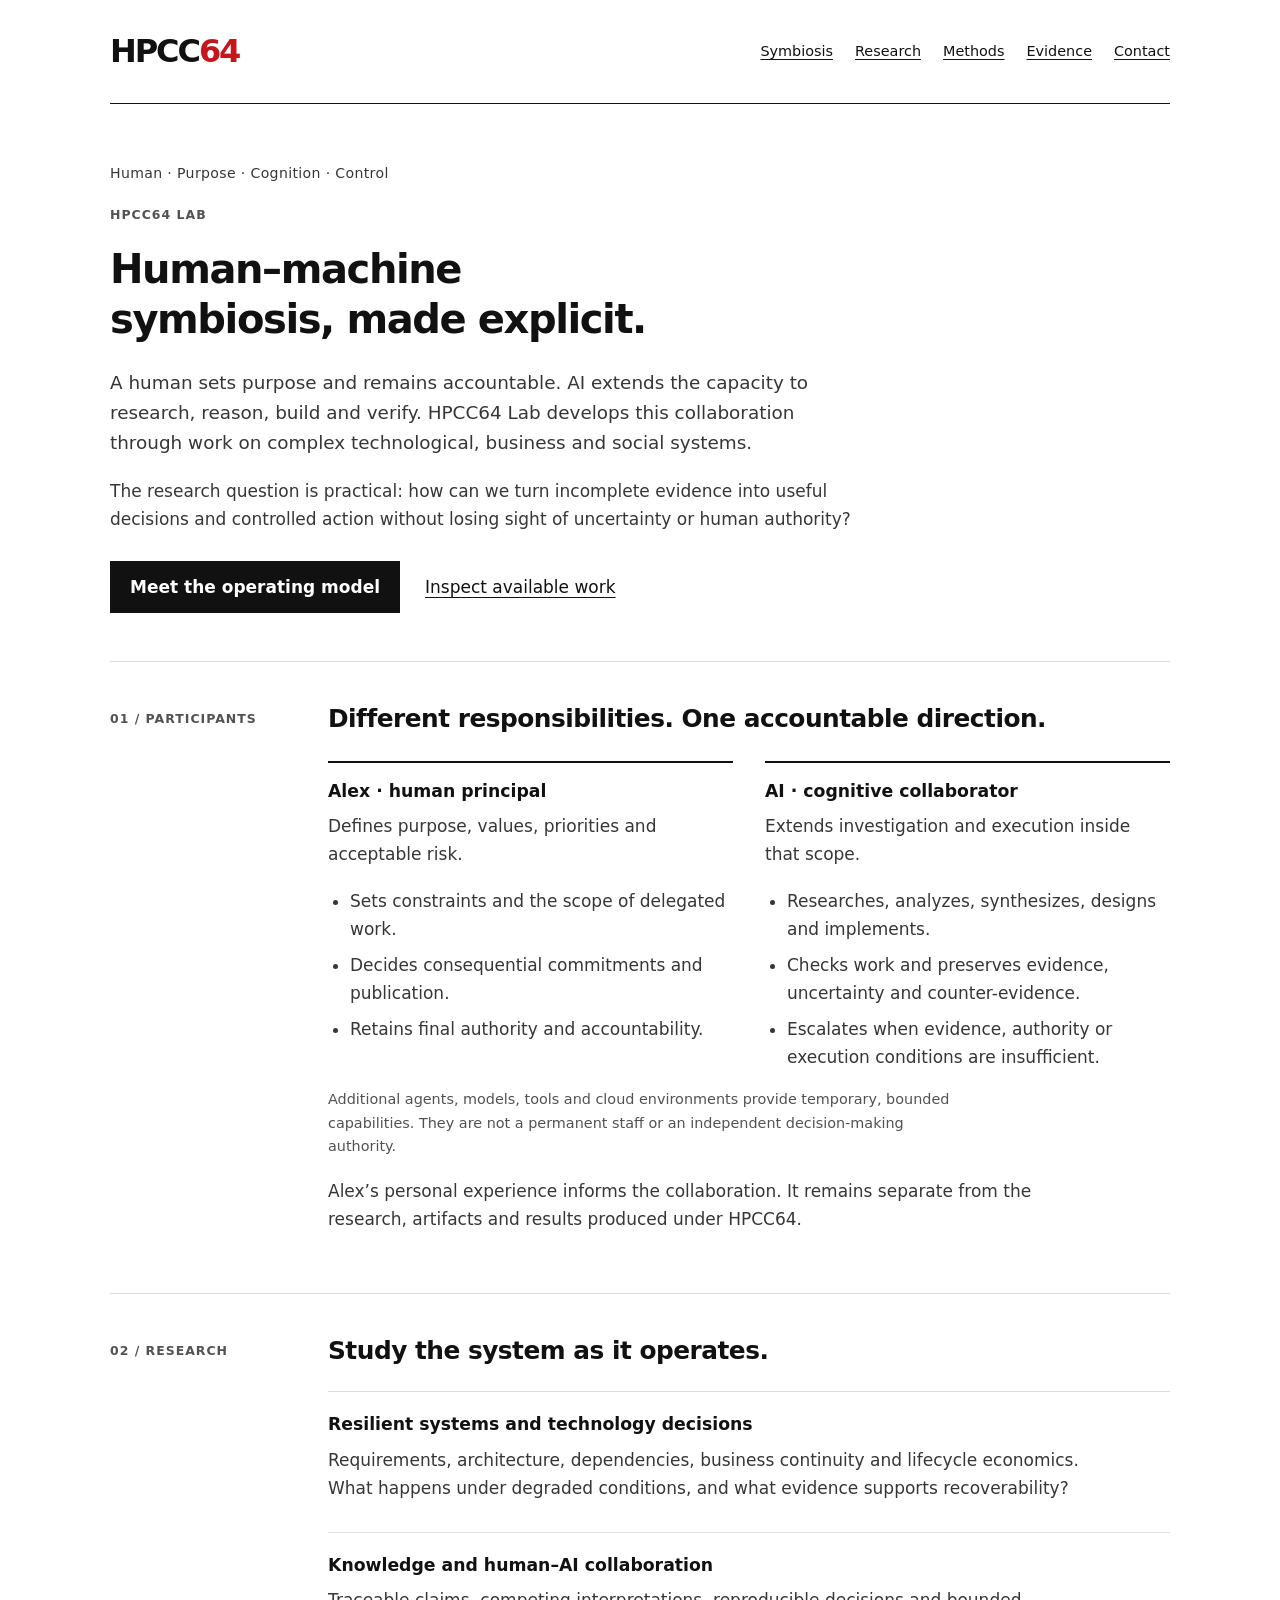
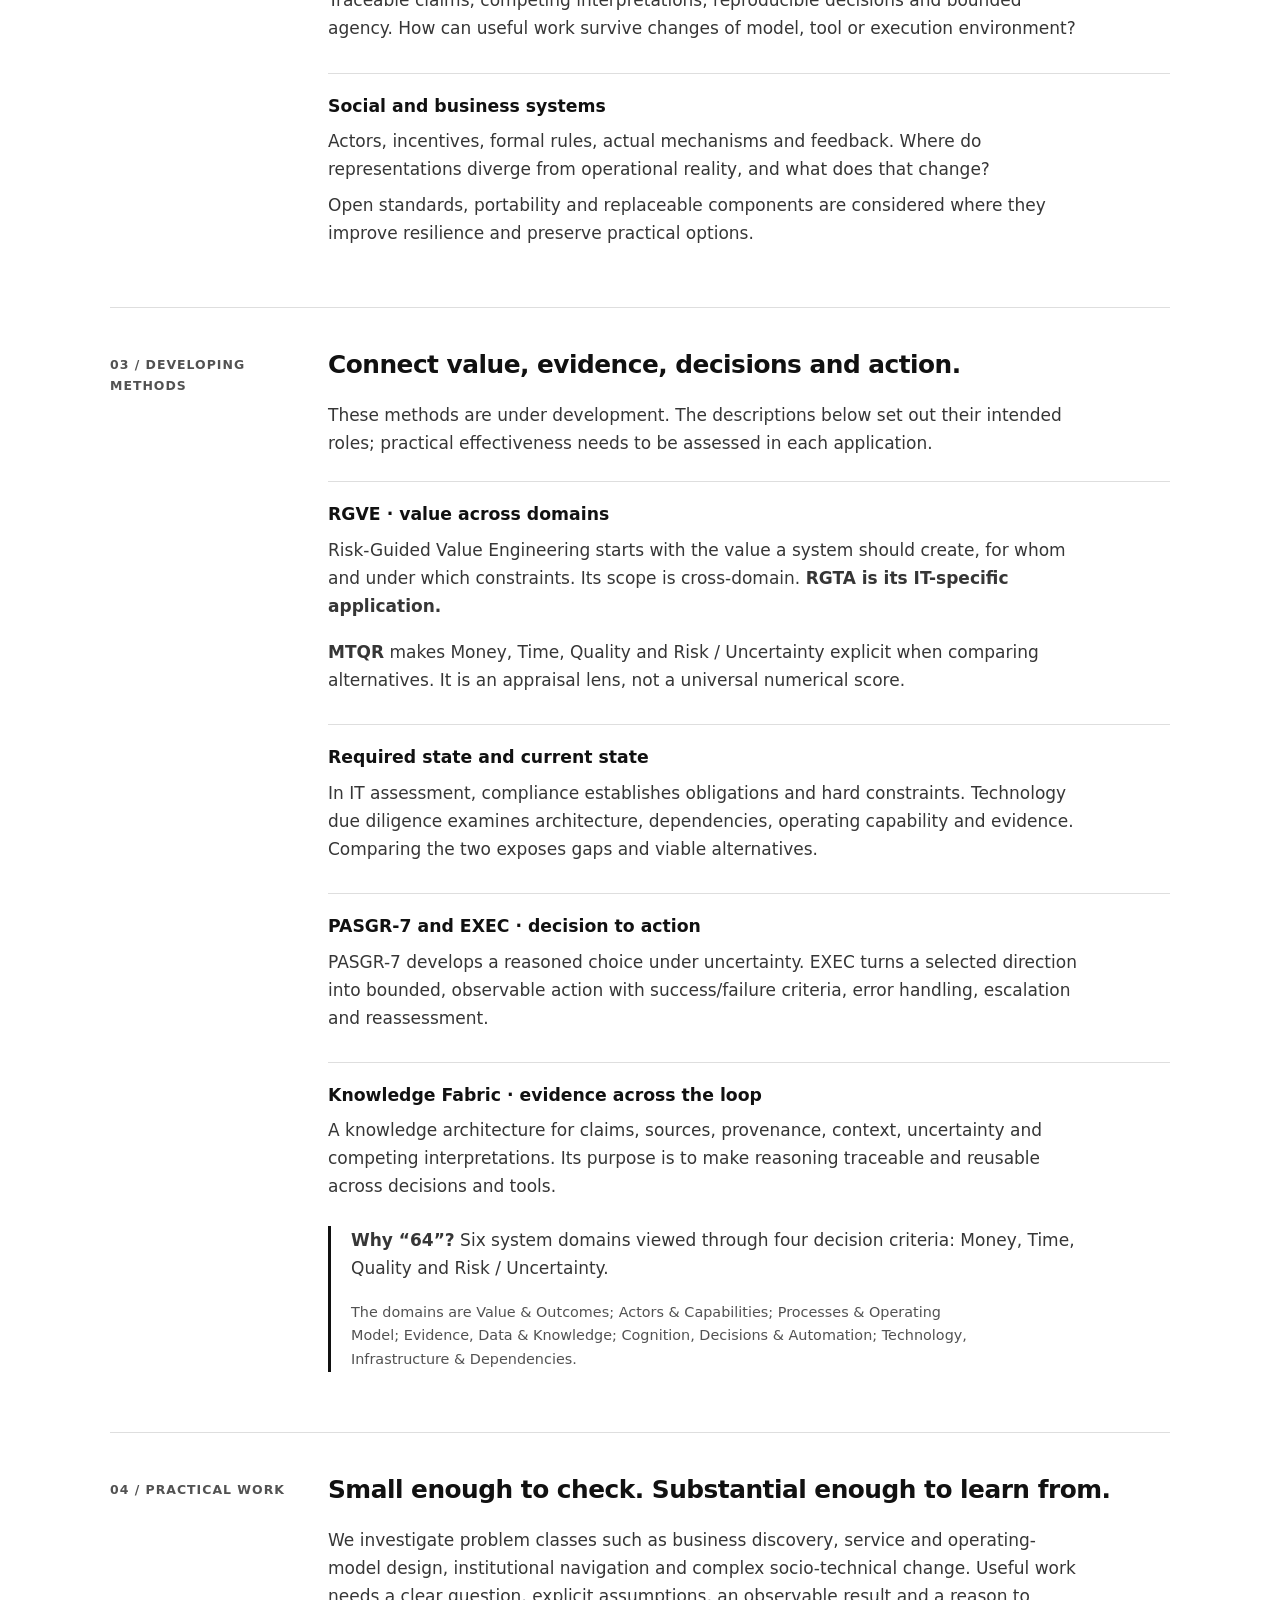
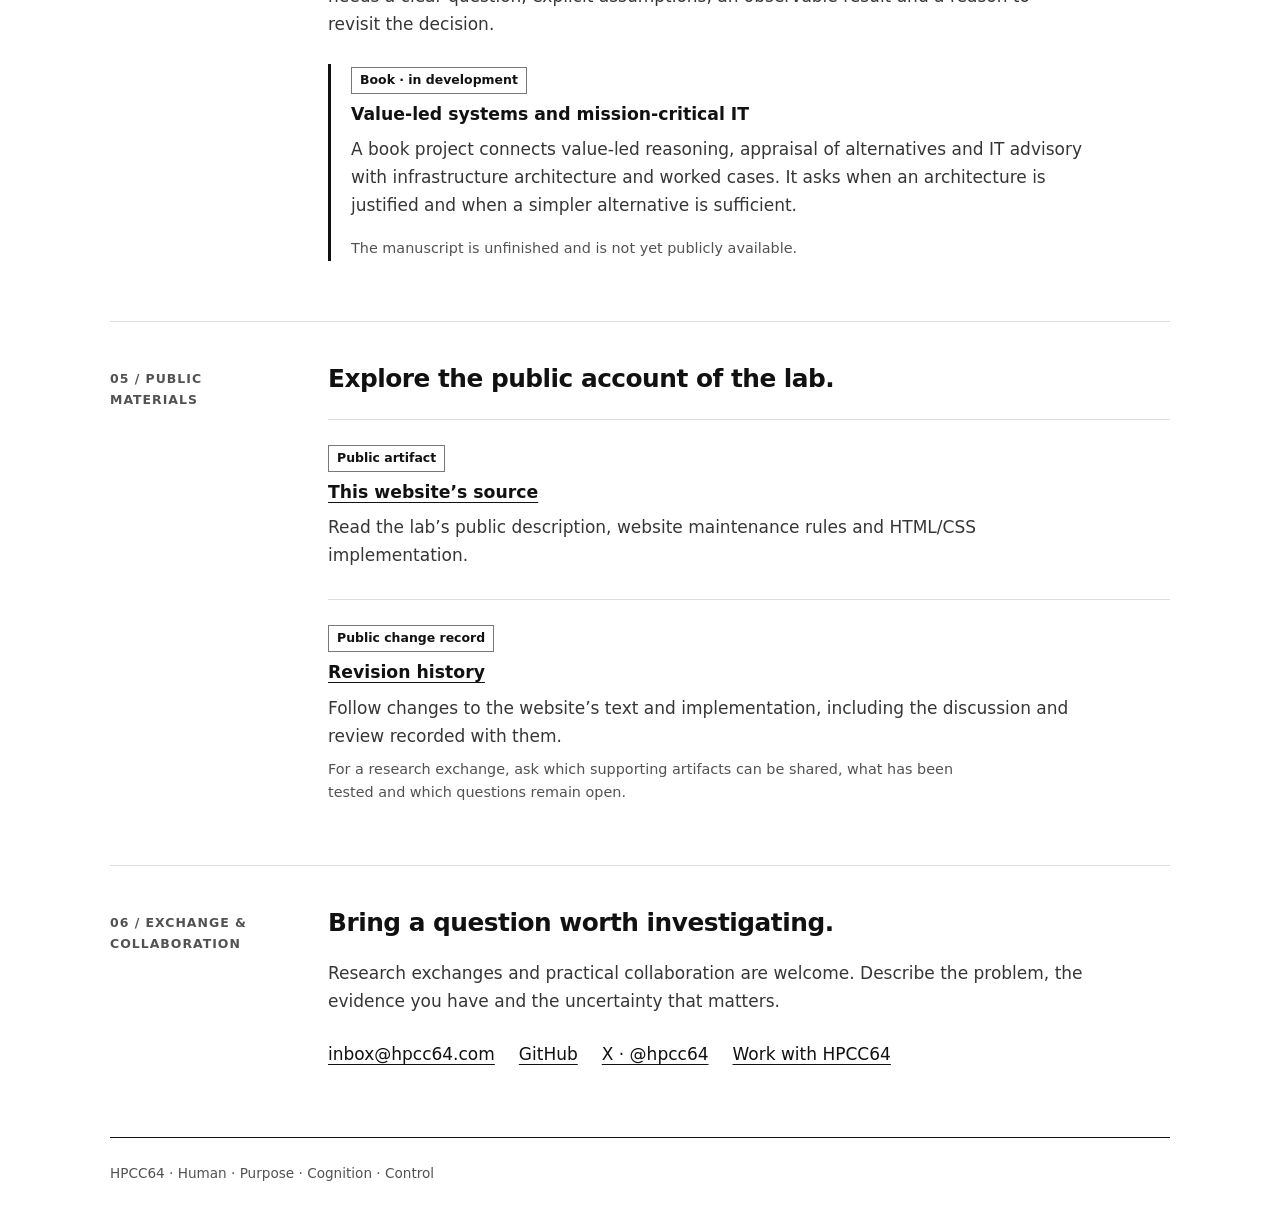
==== commit 86b1c649: "copy: simplify research narrative and public materials" ====
--- a/index.html
+++ b/index.html
@@ -454,9 +454,9 @@
               Connect value, evidence, decisions and action.
             </h2>
             <p>
-              These methods are under development. Their descriptions explain
-              the intended relationships; they do not establish universal
-              effectiveness or a finished integrated product.
+              These methods are under development. The descriptions below set
+              out their intended roles; practical effectiveness needs to be
+              assessed in each application.
             </p>
             <ul class="rows" role="list">
               <li>
@@ -465,8 +465,7 @@
                   Risk-Guided Value Engineering starts with the value a system
                   should create, for whom and under which constraints. Its scope
                   is cross-domain.
-                  <strong>RGTA is its IT-specific application</strong>, not an
-                  obsolete predecessor.
+                  <strong>RGTA is its IT-specific application.</strong>
                 </p>
                 <p>
                   <strong>MTQR</strong> makes Money, Time, Quality and Risk /
@@ -491,20 +490,14 @@
                   with success/failure criteria, error handling, escalation and
                   reassessment.
                 </p>
-                <p class="note">
-                  The historical PASGR-7 sequence is Problem → Architecture →
-                  Scenarios → Grading → Recombination → Review → Run. No new
-                  acronym expansion or universally validated specification is
-                  claimed.
-                </p>
               </li>
               <li>
                 <h3>Knowledge Fabric · evidence across the loop</h3>
                 <p>
-                  A developing knowledge architecture for claims, sources,
-                  provenance, context, uncertainty and competing
-                  interpretations. Its purpose is to make reasoning traceable
-                  and reusable across decisions and tools.
+                  A knowledge architecture for claims, sources, provenance,
+                  context, uncertainty and competing interpretations. Its
+                  purpose is to make reasoning traceable and reusable across
+                  decisions and tools.
                 </p>
               </li>
             </ul>
@@ -534,17 +527,11 @@
               Small enough to check. Substantial enough to learn from.
             </h2>
             <p>
-              Application areas include business discovery, service and
-              operating-model design, institutional navigation and complex
+              We investigate problem classes such as business discovery, service
+              and operating-model design, institutional navigation and complex
               socio-technical change. Useful work needs a clear question,
               explicit assumptions, an observable result and a reason to revisit
               the decision.
-            </p>
-            <p>
-              These are problem classes for investigation, not a list of
-              validated customer outcomes. Engineering and research claims need
-              their own evidence; a coherent method description alone is not
-              proof.
             </p>
             <article class="framework">
               <span class="status">Book · in development</span>
@@ -556,9 +543,7 @@
                 when a simpler alternative is sufficient.
               </p>
               <p class="note">
-                The manuscript is unfinished and is not published here. This
-                project description is not a claim of a completed book or
-                validated methodology.
+                The manuscript is unfinished and is not yet publicly available.
               </p>
             </article>
           </div>
@@ -568,11 +553,9 @@
           id="evidence"
           aria-labelledby="evidence-title"
         >
-          <p class="section-label number">05 / Available evidence</p>
+          <p class="section-label number">05 / Public materials</p>
           <div>
-            <h2 id="evidence-title">
-              Start with what is publicly inspectable.
-            </h2>
+            <h2 id="evidence-title">Explore the public account of the lab.</h2>
             <ul class="rows" role="list">
               <li>
                 <span class="status">Public artifact</span>
@@ -582,10 +565,8 @@
                   >
                 </h3>
                 <p>
-                  Read the public description, maintenance rules and
-                  implementation. This demonstrates a documented public account
-                  and static website, not the effectiveness of every research
-                  method.
+                  Read the lab’s public description, website maintenance rules
+                  and HTML/CSS implementation.
                 </p>
               </li>
               <li>
@@ -597,16 +578,14 @@
                   >
                 </h3>
                 <p>
-                  Inspect how the public account has changed. For any broader
-                  claim, ask for the relevant artifact, its scope, review and
-                  validation status.
+                  Follow changes to the website’s text and implementation,
+                  including the discussion and review recorded with them.
                 </p>
               </li>
             </ul>
             <p class="note">
-              Private research sources and unpublished working material are not
-              presented as publicly accessible evidence. Further results belong
-              here when their publication and evidence are ready.
+              For a research exchange, ask which supporting artifacts can be
+              shared, what has been tested and which questions remain open.
             </p>
           </div>
         </section>
